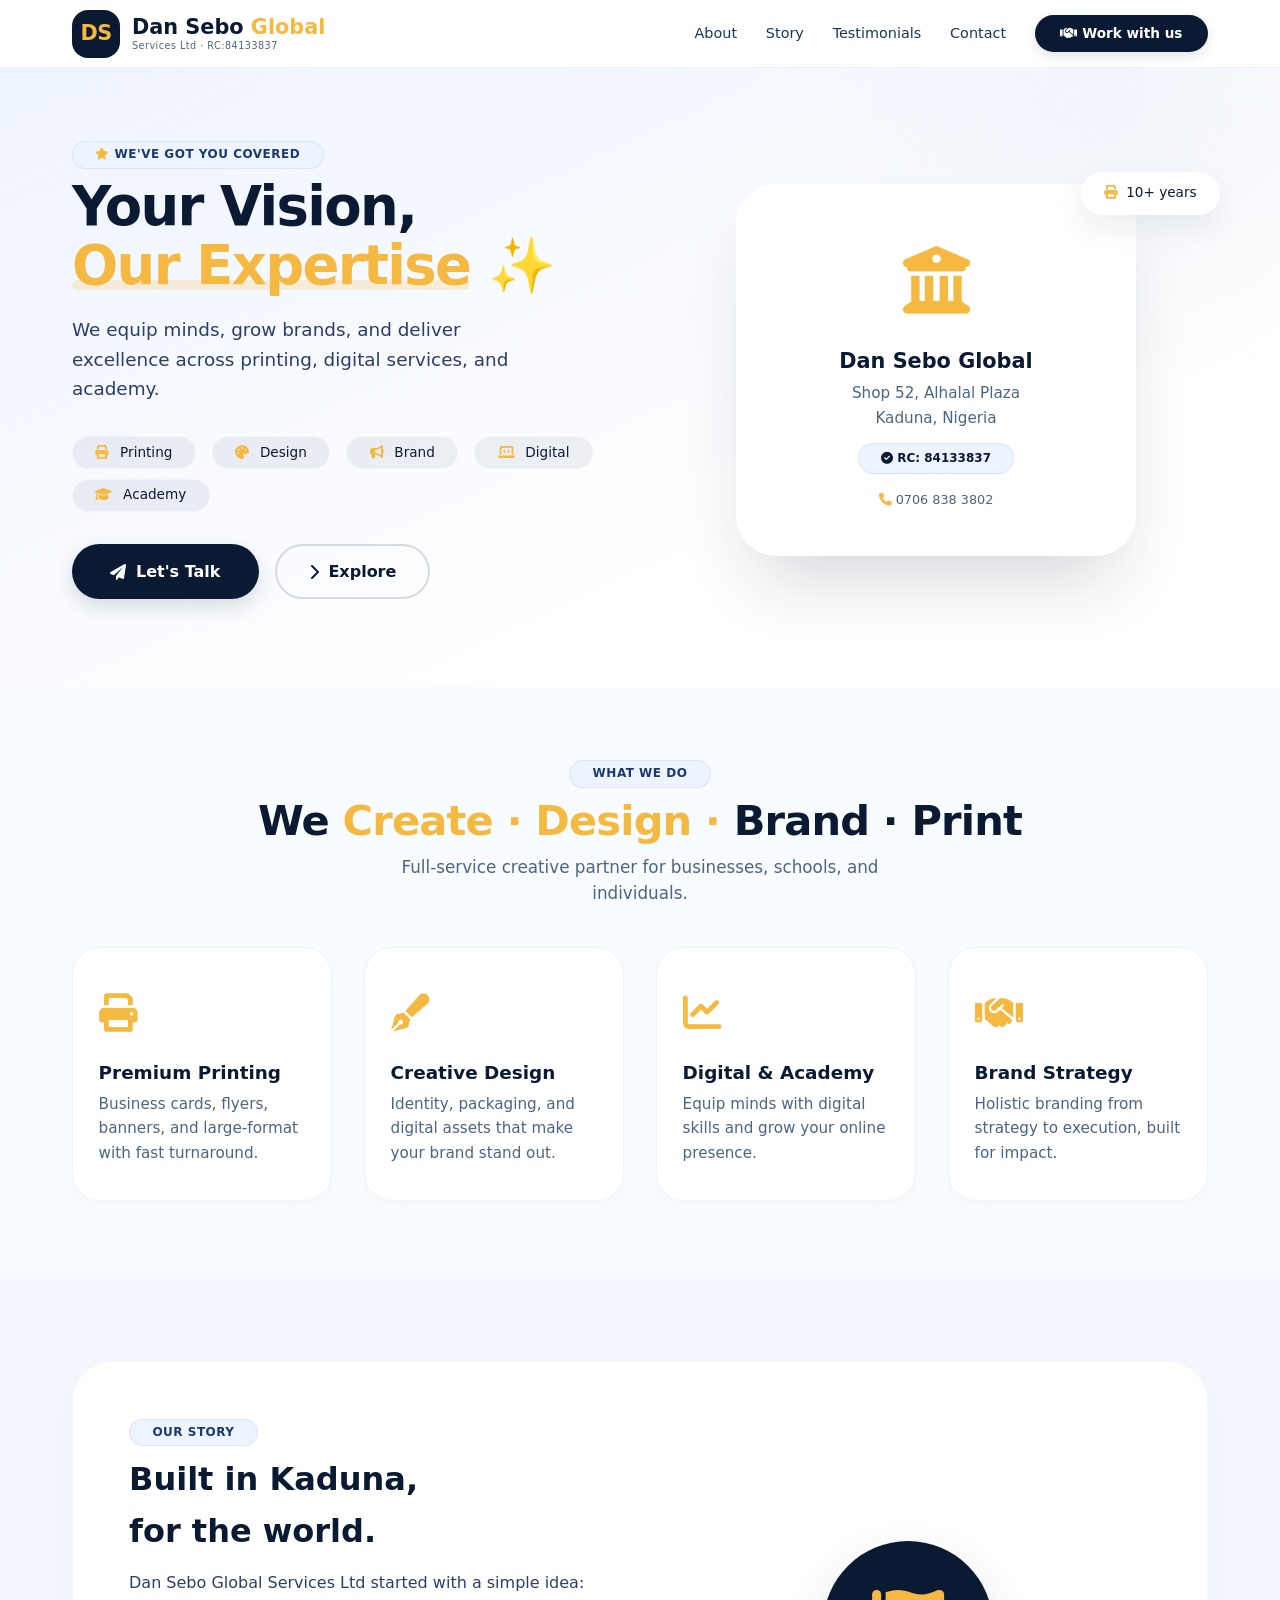
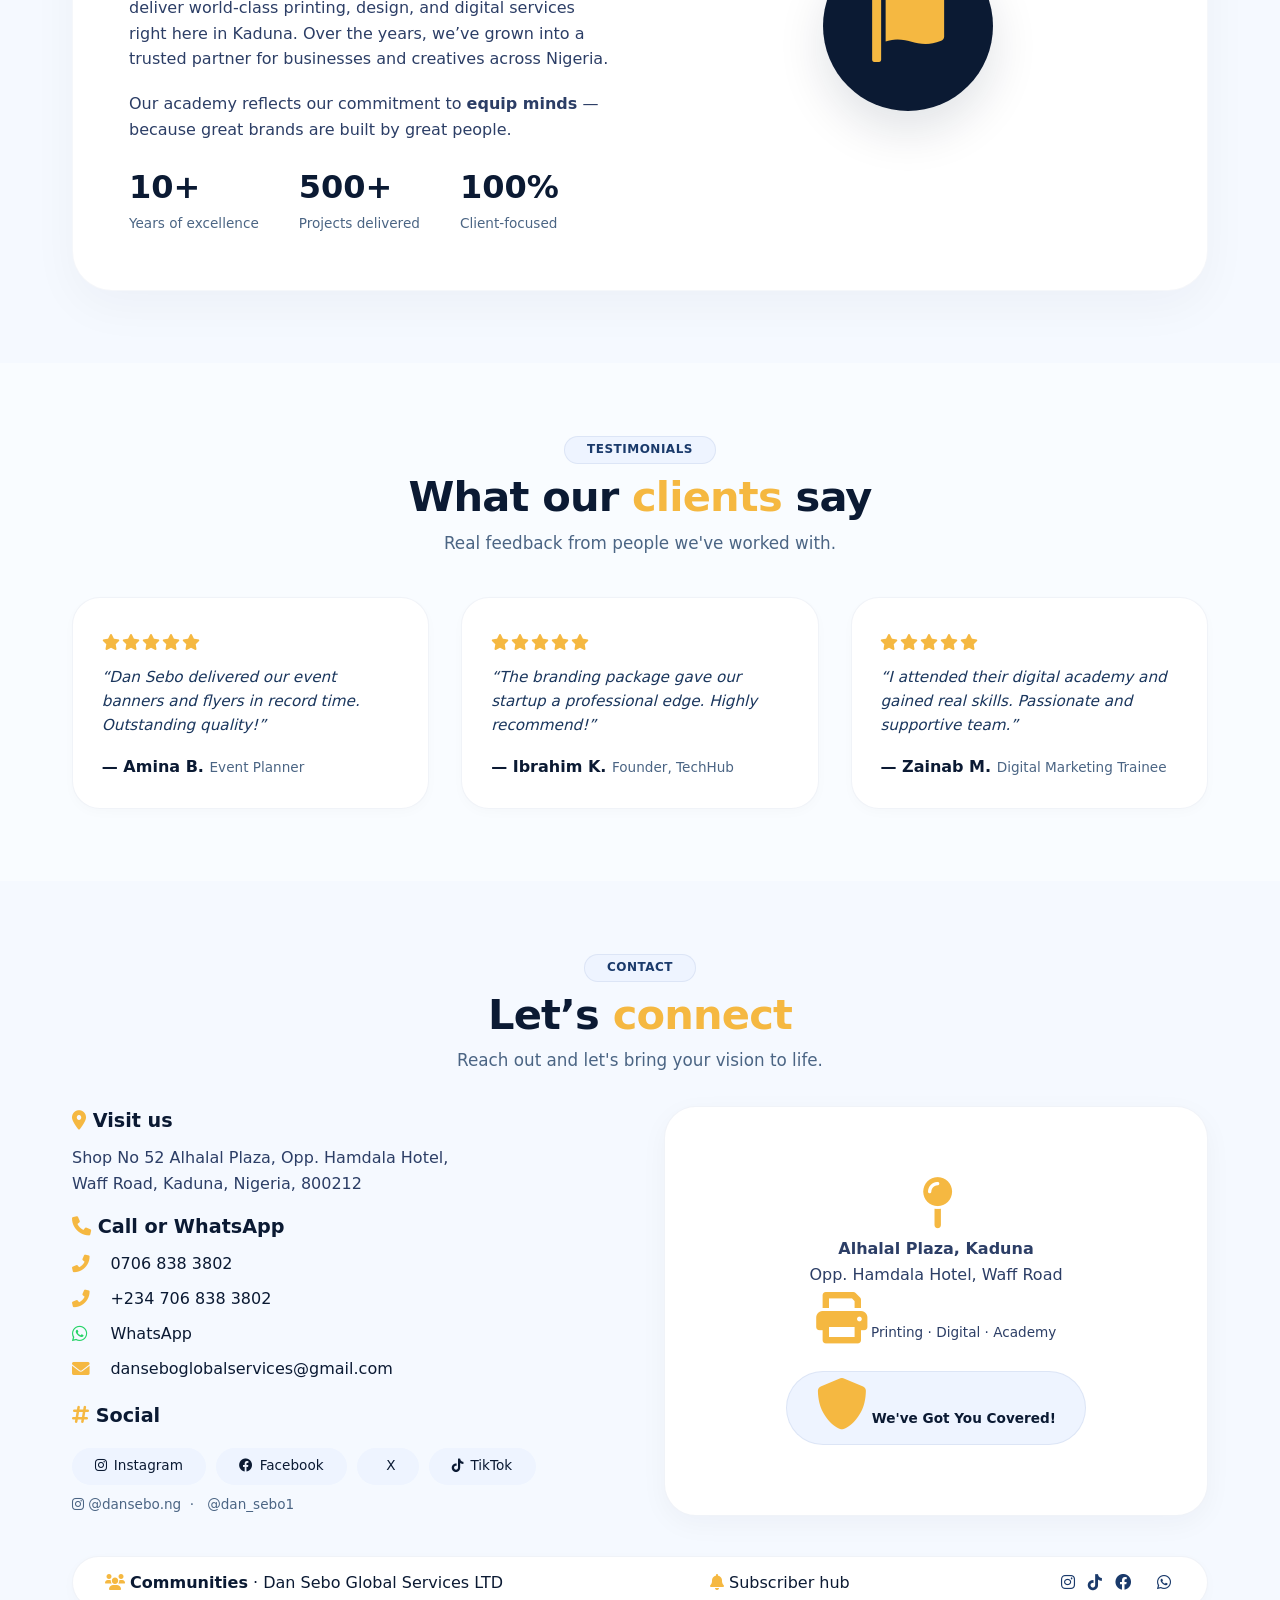
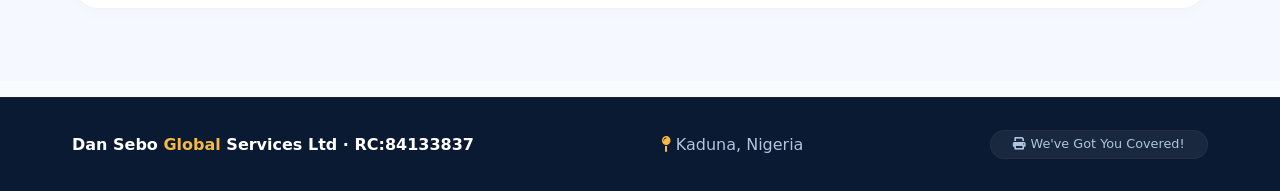
==== index.html @ afee2009 "Add files via upload" ====
<!DOCTYPE html>
<html lang="en">
<head>
  <meta charset="UTF-8" />
  <meta name="viewport" content="width=device-width, initial-scale=1.0" />
  <title>Dan Sebo Global Services Ltd</title>
  <link rel="stylesheet" href="https://cdnjs.cloudflare.com/ajax/libs/font-awesome/6.0.0-beta3/css/all.min.css" />
  <style>
    * {
      margin: 0;
      padding: 0;
      box-sizing: border-box;
    }

    html {
      scroll-behavior: smooth;
    }

    body {
      font-family: 'Inter', 'Segoe UI', system-ui, -apple-system, sans-serif;
      background: #f9fcff;
      color: #0b1a33;
      line-height: 1.6;
    }

    .container {
      max-width: 1200px;
      margin: 0 auto;
      padding: 0 2rem;
    }

    /* ---------- HEADER ---------- */
    header {
      background: rgba(255, 255, 255, 0.92);
      backdrop-filter: blur(14px);
      border-bottom: 1px solid rgba(13, 57, 138, 0.08);
      padding: 0.6rem 0;
      position: sticky;
      top: 0;
      z-index: 100;
      transition: box-shadow 0.2s;
    }

    header:hover {
      box-shadow: 0 8px 24px rgba(13, 57, 138, 0.06);
    }

    .header-inner {
      display: flex;
      justify-content: space-between;
      align-items: center;
      flex-wrap: wrap;
      gap: 1rem;
    }

    .logo {
      display: flex;
      align-items: center;
      gap: 0.75rem;
      text-decoration: none;
    }

    .logo-mark {
      background: #0b1a33;
      color: #f5b841;
      width: 48px;
      height: 48px;
      border-radius: 16px;
      display: flex;
      align-items: center;
      justify-content: center;
      font-weight: 800;
      font-size: 1.3rem;
      letter-spacing: -0.5px;
      transition: transform 0.3s ease;
    }

    .logo:hover .logo-mark {
      transform: rotate(-4deg) scale(1.02);
    }

    .logo-text {
      font-weight: 700;
      font-size: 1.3rem;
      color: #0b1a33;
      line-height: 1.2;
    }

    .logo-text span {
      color: #f5b841;
    }

    .logo-text small {
      display: block;
      font-weight: 400;
      font-size: 0.6rem;
      color: #4b6584;
      letter-spacing: 0.5px;
    }

    nav {
      display: flex;
      align-items: center;
      gap: 1.8rem;
      flex-wrap: wrap;
    }

    nav a {
      text-decoration: none;
      color: #1a365d;
      font-weight: 500;
      font-size: 0.9rem;
      transition: color 0.2s;
      position: relative;
    }

    nav a::after {
      content: '';
      position: absolute;
      bottom: -4px;
      left: 0;
      width: 0;
      height: 2.5px;
      background: #f5b841;
      transition: width 0.3s cubic-bezier(0.25, 0.46, 0.45, 0.94);
    }

    nav a:hover {
      color: #0b1a33;
    }

    nav a:hover::after {
      width: 100%;
    }

    .nav-cta {
      background: #0b1a33;
      color: #fff !important;
      padding: 0.5rem 1.6rem;
      border-radius: 100px;
      font-weight: 600;
      font-size: 0.85rem;
      transition: all 0.25s ease;
      box-shadow: 0 4px 12px rgba(11, 26, 51, 0.12);
    }

    .nav-cta::after {
      display: none !important;
    }

    .nav-cta:hover {
      background: #1a3a6b;
      color: #fff !important;
      transform: translateY(-2px);
      box-shadow: 0 10px 24px rgba(11, 26, 51, 0.2);
    }

    /* ---------- HERO ---------- */
    .hero {
      padding: 4.5rem 0 5.5rem;
      background: linear-gradient(155deg, #eef4ff 0%, #ffffff 70%);
      position: relative;
      overflow: hidden;
    }

    .hero::before {
      content: '';
      position: absolute;
      top: -40%;
      right: -10%;
      width: 600px;
      height: 600px;
      background: radial-gradient(circle, rgba(13, 57, 138, 0.03) 0%, transparent 70%);
      border-radius: 50%;
      pointer-events: none;
    }

    .hero-grid {
      display: grid;
      grid-template-columns: 1fr 1fr;
      gap: 3rem;
      align-items: center;
      position: relative;
      z-index: 2;
    }

    .hero h1 {
      font-size: 3.4rem;
      font-weight: 800;
      line-height: 1.1;
      letter-spacing: -0.03em;
      color: #0b1a33;
      animation: fadeUp 0.9s ease forwards;
    }

    .hero h1 .highlight {
      color: #f5b841;
      position: relative;
      display: inline-block;
    }

    .hero h1 .highlight::after {
      content: '';
      position: absolute;
      left: 0;
      bottom: 6px;
      width: 100%;
      height: 10px;
      background: rgba(245, 184, 65, 0.2);
      border-radius: 8px;
      z-index: -1;
    }

    .hero p {
      font-size: 1.15rem;
      color: #2c3e66;
      margin: 1.2rem 0 2rem;
      max-width: 480px;
      animation: fadeUp 1s ease forwards;
      animation-delay: 0.1s;
      opacity: 0;
    }

    .hero-tags {
      display: flex;
      flex-wrap: wrap;
      gap: 0.6rem 1rem;
      margin-bottom: 2rem;
      animation: fadeUp 1s ease forwards;
      animation-delay: 0.2s;
      opacity: 0;
    }

    .hero-tags span {
      background: rgba(11, 26, 51, 0.06);
      padding: 0.3rem 1.4rem;
      border-radius: 100px;
      font-size: 0.85rem;
      font-weight: 500;
      color: #0b1a33;
      backdrop-filter: blur(4px);
      border: 1px solid rgba(255, 255, 255, 0.4);
      transition: all 0.2s;
    }

    .hero-tags span:hover {
      background: #0b1a33;
      color: #fff;
      transform: translateY(-2px);
    }

    .hero-tags span i {
      color: #f5b841;
      margin-right: 0.4rem;
    }

    .hero-buttons {
      display: flex;
      flex-wrap: wrap;
      gap: 1rem;
      animation: fadeUp 1s ease forwards;
      animation-delay: 0.35s;
      opacity: 0;
    }

    .btn-primary {
      background: #0b1a33;
      color: #fff;
      padding: 0.8rem 2.4rem;
      border-radius: 100px;
      text-decoration: none;
      font-weight: 600;
      display: inline-flex;
      align-items: center;
      gap: 0.6rem;
      transition: all 0.3s cubic-bezier(0.25, 0.46, 0.45, 0.94);
      border: none;
      cursor: pointer;
      box-shadow: 0 8px 20px rgba(11, 26, 51, 0.15);
    }

    .btn-primary:hover {
      background: #1a3a6b;
      transform: translateY(-4px);
      box-shadow: 0 16px 36px rgba(11, 26, 51, 0.2);
    }

    .btn-outline {
      background: transparent;
      color: #0b1a33;
      padding: 0.8rem 2rem;
      border-radius: 100px;
      text-decoration: none;
      font-weight: 600;
      border: 2px solid rgba(11, 26, 51, 0.15);
      display: inline-flex;
      align-items: center;
      gap: 0.6rem;
      transition: all 0.25s;
    }

    .btn-outline:hover {
      border-color: #0b1a33;
      background: rgba(11, 26, 51, 0.04);
      transform: translateY(-2px);
    }

    .hero-visual {
      display: flex;
      justify-content: center;
      align-items: center;
      position: relative;
      animation: float 6s ease-in-out infinite;
    }

    @keyframes float {
      0% { transform: translateY(0); }
      50% { transform: translateY(-12px); }
      100% { transform: translateY(0); }
    }

    .hero-card {
      background: #ffffff;
      border-radius: 40px;
      padding: 2.8rem 2rem;
      box-shadow: 0 40px 70px -20px rgba(11, 26, 51, 0.18);
      width: 100%;
      max-width: 400px;
      border: 1px solid rgba(255, 255, 255, 0.7);
      backdrop-filter: blur(6px);
      text-align: center;
      transition: transform 0.3s ease;
    }

    .hero-card:hover {
      transform: scale(1.01);
    }

    .hero-card .big-icon {
      font-size: 4.2rem;
      color: #f5b841;
      margin-bottom: 0.5rem;
    }

    .hero-card h3 {
      font-size: 1.3rem;
      color: #0b1a33;
    }

    .hero-card p {
      font-size: 0.95rem;
      color: #4b6584;
      margin: 0.2rem 0 0.8rem;
    }

    .hero-card .badge {
      background: #eef4ff;
      padding: 0.3rem 1.4rem;
      border-radius: 100px;
      font-size: 0.75rem;
      font-weight: 600;
      color: #0b1a33;
      display: inline-block;
      border: 1px solid rgba(13, 57, 138, 0.08);
    }

    .floating-badge {
      position: absolute;
      background: #fff;
      padding: 0.6rem 1.4rem;
      border-radius: 100px;
      box-shadow: 0 12px 32px rgba(11, 26, 51, 0.08);
      font-weight: 500;
      font-size: 0.85rem;
      display: flex;
      align-items: center;
      gap: 0.5rem;
      border: 1px solid rgba(255, 255, 255, 0.6);
      backdrop-filter: blur(4px);
      animation: pulseBadge 3s infinite;
    }

    @keyframes pulseBadge {
      0% { box-shadow: 0 8px 20px rgba(11, 26, 51, 0.06); }
      50% { box-shadow: 0 16px 36px rgba(11, 26, 51, 0.14); }
      100% { box-shadow: 0 8px 20px rgba(11, 26, 51, 0.06); }
    }

    .floating-badge i {
      color: #f5b841;
    }

    .floating-badge.top-right {
      top: -12px;
      right: -12px;
    }

    /* ---------- SECTION COMMON ---------- */
    section {
      padding: 4.5rem 0;
    }

    .section-label {
      display: inline-block;
      background: #eef4ff;
      padding: 0.2rem 1.4rem;
      border-radius: 100px;
      font-size: 0.75rem;
      font-weight: 600;
      color: #1a3a6b;
      letter-spacing: 0.5px;
      text-transform: uppercase;
      margin-bottom: 0.5rem;
      border: 1px solid rgba(13, 57, 138, 0.08);
    }

    .section-title {
      font-size: 2.6rem;
      font-weight: 800;
      color: #0b1a33;
      letter-spacing: -0.02em;
      line-height: 1.2;
    }

    .section-title span {
      color: #f5b841;
    }

    .section-desc {
      color: #4b6584;
      font-size: 1.05rem;
      max-width: 560px;
      margin-top: 0.5rem;
    }

    .text-center {
      text-align: center;
    }

    .mx-auto {
      margin-left: auto;
      margin-right: auto;
    }

    /* ---------- ABOUT / SERVICES ---------- */
    .services-grid {
      display: grid;
      grid-template-columns: repeat(auto-fit, minmax(230px, 1fr));
      gap: 2rem;
      margin-top: 2.5rem;
    }

    .service-card {
      background: #ffffff;
      padding: 2.2rem 1.6rem;
      border-radius: 28px;
      border: 1px solid rgba(13, 57, 138, 0.06);
      transition: all 0.35s cubic-bezier(0.25, 0.46, 0.45, 0.94);
      box-shadow: 0 4px 12px rgba(11, 26, 51, 0.02);
    }

    .service-card:hover {
      border-color: #f5b841;
      transform: translateY(-10px);
      box-shadow: 0 28px 48px -16px rgba(11, 26, 51, 0.10);
      background: #fcfdff;
    }

    .service-card .icon {
      font-size: 2.4rem;
      color: #f5b841;
      margin-bottom: 0.8rem;
      transition: transform 0.3s;
    }

    .service-card:hover .icon {
      transform: scale(1.08);
    }

    .service-card h4 {
      font-size: 1.15rem;
      color: #0b1a33;
      margin-bottom: 0.3rem;
    }

    .service-card p {
      color: #4b6584;
      font-size: 0.95rem;
    }

    /* ---------- STORY ---------- */
    .story-wrap {
      display: grid;
      grid-template-columns: 1fr 1fr;
      gap: 3rem;
      align-items: center;
      background: #ffffff;
      border-radius: 40px;
      padding: 3.5rem;
      margin-top: 1rem;
      box-shadow: 0 16px 48px rgba(11, 26, 51, 0.04);
      border: 1px solid rgba(13, 57, 138, 0.04);
    }

    .story-wrap .story-content h3 {
      font-size: 2rem;
      font-weight: 700;
      color: #0b1a33;
    }

    .story-wrap .story-content p {
      color: #2c3e66;
      margin: 0.8rem 0 1.2rem;
    }

    .story-stats {
      display: flex;
      gap: 2.5rem;
      flex-wrap: wrap;
    }

    .story-stats .stat h4 {
      font-size: 2rem;
      font-weight: 800;
      color: #0b1a33;
    }

    .story-stats .stat p {
      font-size: 0.85rem;
      color: #4b6584;
      margin: 0;
    }

    .story-visual {
      display: flex;
      justify-content: center;
    }

    .story-visual .circle-icon {
      background: #0b1a33;
      width: 170px;
      height: 170px;
      border-radius: 50%;
      display: flex;
      align-items: center;
      justify-content: center;
      color: #f5b841;
      font-size: 4.5rem;
      box-shadow: 0 20px 48px rgba(11, 26, 51, 0.12);
      transition: transform 0.4s ease;
    }

    .story-visual .circle-icon:hover {
      transform: scale(1.04) rotate(2deg);
    }

    /* ---------- TESTIMONIALS ---------- */
    .testimonial-grid {
      display: grid;
      grid-template-columns: repeat(auto-fit, minmax(260px, 1fr));
      gap: 2rem;
      margin-top: 2.5rem;
    }

    .testimonial-card {
      background: #fff;
      padding: 2rem 1.8rem 1.8rem;
      border-radius: 28px;
      border: 1px solid rgba(13, 57, 138, 0.06);
      transition: all 0.3s ease;
      box-shadow: 0 4px 12px rgba(11, 26, 51, 0.02);
    }

    .testimonial-card:hover {
      border-color: #f5b841;
      transform: translateY(-6px);
      box-shadow: 0 24px 44px -16px rgba(11, 26, 51, 0.08);
    }

    .testimonial-card .stars {
      color: #f5b841;
      letter-spacing: 2px;
      margin-bottom: 0.6rem;
    }

    .testimonial-card blockquote {
      font-style: italic;
      color: #1a365d;
      font-size: 0.95rem;
    }

    .testimonial-card .author {
      margin-top: 1rem;
      font-weight: 600;
      color: #0b1a33;
    }

    .testimonial-card .author span {
      font-weight: 400;
      color: #4b6584;
      font-size: 0.85rem;
    }

    /* ---------- CONTACT ---------- */
    .contact-grid {
      display: grid;
      grid-template-columns: 1fr 1fr;
      gap: 3rem;
      margin-top: 2rem;
    }

    .contact-info h4 {
      font-size: 1.2rem;
      margin-bottom: 0.5rem;
      color: #0b1a33;
    }

    .contact-info .detail {
      display: flex;
      align-items: center;
      gap: 0.8rem;
      margin-bottom: 0.6rem;
      color: #2c3e66;
    }

    .contact-info .detail i {
      width: 1.6rem;
      color: #f5b841;
      font-size: 1.1rem;
    }

    .contact-info .detail a {
      color: #0b1a33;
      text-decoration: none;
      font-weight: 500;
      transition: color 0.2s;
    }

    .contact-info .detail a:hover {
      color: #f5b841;
    }

    .social-links {
      display: flex;
      flex-wrap: wrap;
      gap: 0.6rem;
      margin-top: 1rem;
    }

    .social-links a {
      background: #eef4ff;
      padding: 0.4rem 1.4rem;
      border-radius: 100px;
      text-decoration: none;
      color: #0b1a33;
      font-size: 0.85rem;
      font-weight: 500;
      display: inline-flex;
      align-items: center;
      gap: 0.4rem;
      transition: all 0.25s;
      border: 1px solid transparent;
    }

    .social-links a:hover {
      background: #0b1a33;
      color: #fff;
      border-color: #0b1a33;
      transform: translateY(-2px);
    }

    .contact-map {
      background: #ffffff;
      border-radius: 32px;
      padding: 2.5rem 2rem;
      display: flex;
      flex-direction: column;
      align-items: center;
      justify-content: center;
      min-height: 220px;
      border: 1px solid rgba(13, 57, 138, 0.06);
      box-shadow: 0 8px 28px rgba(11, 26, 51, 0.04);
      transition: transform 0.3s ease;
    }

    .contact-map:hover {
      transform: translateY(-4px);
    }

    .contact-map i {
      font-size: 3.2rem;
      color: #f5b841;
      margin-bottom: 0.5rem;
    }

    .contact-map p {
      color: #2c3e66;
      text-align: center;
    }

    /* community hub */
    .community-hub {
      margin-top: 2.5rem;
      background: #ffffff;
      padding: 0.8rem 2rem;
      border-radius: 100px;
      display: flex;
      flex-wrap: wrap;
      justify-content: space-between;
      align-items: center;
      border: 1px solid rgba(13, 57, 138, 0.06);
      box-shadow: 0 4px 16px rgba(11, 26, 51, 0.02);
      transition: all 0.3s ease;
    }

    .community-hub:hover {
      border-color: #f5b841;
      box-shadow: 0 8px 24px rgba(11, 26, 51, 0.05);
    }

    .community-hub span i {
      color: #f5b841;
    }

    .community-hub .social-icons i {
      margin: 0 4px;
      color: #1a3a6b;
      transition: color 0.2s;
      font-size: 1rem;
    }

    .community-hub .social-icons i:hover {
      color: #f5b841;
    }

    /* ---------- FOOTER ---------- */
    footer {
      background: #0b1a33;
      color: #b0c4de;
      padding: 2rem 0;
      margin-top: 1rem;
      border-top: 1px solid rgba(255, 255, 255, 0.04);
    }

    .footer-inner {
      display: flex;
      justify-content: space-between;
      align-items: center;
      flex-wrap: wrap;
      gap: 1rem;
    }

    .footer-inner .brand {
      font-weight: 600;
      color: #fff;
    }

    .footer-inner .brand span {
      color: #f5b841;
    }

    .footer-inner .tag {
      background: rgba(255, 255, 255, 0.06);
      padding: 0.2rem 1.4rem;
      border-radius: 100px;
      font-size: 0.8rem;
      border: 1px solid rgba(255, 255, 255, 0.04);
      color: #b0c4de;
    }

    /* ---------- ANIMATIONS ---------- */
    @keyframes fadeUp {
      0% { opacity: 0; transform: translateY(24px); }
      100% { opacity: 1; transform: translateY(0); }
    }

    /* ---------- RESPONSIVE ---------- */
    @media (max-width: 900px) {
      .hero-grid {
        grid-template-columns: 1fr;
        text-align: center;
      }
      .hero p {
        margin-left: auto;
        margin-right: auto;
      }
      .hero-tags {
        justify-content: center;
      }
      .hero-buttons {
        justify-content: center;
      }
      .story-wrap {
        grid-template-columns: 1fr;
        text-align: center;
        padding: 2rem;
      }
      .story-stats {
        justify-content: center;
      }
      .contact-grid {
        grid-template-columns: 1fr;
      }
      .section-title {
        font-size: 2.2rem;
      }
      .hero h1 {
        font-size: 2.6rem;
      }
      .container {
        padding: 0 1.2rem;
      }
      .floating-badge {
        display: none;
      }
      .community-hub {
        flex-direction: column;
        align-items: center;
        gap: 0.6rem;
        border-radius: 32px;
        padding: 1.2rem;
      }
    }

    @media (max-width: 600px) {
      .header-inner {
        flex-direction: column;
        align-items: stretch;
      }
      nav {
        justify-content: center;
        gap: 1rem;
      }
      .hero {
        padding: 2.5rem 0 3rem;
      }
      .hero-card {
        padding: 1.5rem;
      }
      .story-wrap {
        padding: 1.5rem;
      }
      section {
        padding: 3rem 0;
      }
      .story-visual .circle-icon {
        width: 130px;
        height: 130px;
        font-size: 3.5rem;
      }
    }
  </style>
</head>
<body>

<!-- ===== HEADER ===== -->
<header>
  <div class="container header-inner">
    <a href="#" class="logo">
      <div class="logo-mark">DS</div>
      <div class="logo-text">
        Dan Sebo <span>Global</span>
        <small>Services Ltd · RC:84133837</small>
      </div>
    </a>
    <nav>
      <a href="#about">About</a>
      <a href="#story">Story</a>
      <a href="#testimonials">Testimonials</a>
      <a href="#contact">Contact</a>
      <a href="#contact" class="nav-cta"><i class="fas fa-handshake"></i> Work with us</a>
    </nav>
  </div>
</header>

<!-- ===== HERO ===== -->
<section class="hero">
  <div class="container hero-grid">
    <div>
      <div class="section-label"><i class="fas fa-star" style="color:#f5b841;"></i> We've Got You Covered</div>
      <h1>Your Vision, <span class="highlight">Our Expertise</span> ✨</h1>
      <p>We equip minds, grow brands, and deliver excellence across printing, digital services, and academy.</p>
      <div class="hero-tags">
        <span><i class="fas fa-print"></i> Printing</span>
        <span><i class="fas fa-palette"></i> Design</span>
        <span><i class="fas fa-bullhorn"></i> Brand</span>
        <span><i class="fas fa-laptop-code"></i> Digital</span>
        <span><i class="fas fa-graduation-cap"></i> Academy</span>
      </div>
      <div class="hero-buttons">
        <a href="#contact" class="btn-primary"><i class="fas fa-paper-plane"></i> Let's Talk</a>
        <a href="#about" class="btn-outline"><i class="fas fa-chevron-right"></i> Explore</a>
      </div>
    </div>
    <div class="hero-visual">
      <div class="hero-card">
        <div class="big-icon"><i class="fas fa-building-columns"></i></div>
        <h3>Dan Sebo Global</h3>
        <p>Shop 52, Alhalal Plaza<br />Kaduna, Nigeria</p>
        <span class="badge"><i class="fas fa-check-circle"></i> RC: 84133837</span>
        <div style="margin-top:1rem; font-size:0.8rem; color:#4b6584;">
          <i class="fas fa-phone" style="color:#f5b841;"></i> 0706 838 3802
        </div>
      </div>
      <div class="floating-badge top-right">
        <i class="fas fa-print"></i> 10+ years
      </div>
    </div>
  </div>
</section>

<!-- ===== ABOUT / SERVICES ===== -->
<section id="about">
  <div class="container">
    <div class="text-center">
      <span class="section-label">What we do</span>
      <h2 class="section-title">We <span>Create · Design ·</span> Brand · Print</h2>
      <p class="section-desc mx-auto">Full-service creative partner for businesses, schools, and individuals.</p>
    </div>
    <div class="services-grid">
      <div class="service-card">
        <div class="icon"><i class="fas fa-print"></i></div>
        <h4>Premium Printing</h4>
        <p>Business cards, flyers, banners, and large-format with fast turnaround.</p>
      </div>
      <div class="service-card">
        <div class="icon"><i class="fas fa-pen-fancy"></i></div>
        <h4>Creative Design</h4>
        <p>Identity, packaging, and digital assets that make your brand stand out.</p>
      </div>
      <div class="service-card">
        <div class="icon"><i class="fas fa-chart-line"></i></div>
        <h4>Digital &amp; Academy</h4>
        <p>Equip minds with digital skills and grow your online presence.</p>
      </div>
      <div class="service-card">
        <div class="icon"><i class="fas fa-handshake"></i></div>
        <h4>Brand Strategy</h4>
        <p>Holistic branding from strategy to execution, built for impact.</p>
      </div>
    </div>
  </div>
</section>

<!-- ===== STORY ===== -->
<section id="story" style="background: #f5f9ff;">
  <div class="container">
    <div class="story-wrap">
      <div class="story-content">
        <span class="section-label">Our story</span>
        <h3>Built in Kaduna, <br />for the world.</h3>
        <p>Dan Sebo Global Services Ltd started with a simple idea: deliver world-class printing, design, and digital services right here in Kaduna. Over the years, we’ve grown into a trusted partner for businesses and creatives across Nigeria.</p>
        <p>Our academy reflects our commitment to <strong>equip minds</strong> — because great brands are built by great people.</p>
        <div class="story-stats">
          <div class="stat">
            <h4>10+</h4>
            <p>Years of excellence</p>
          </div>
          <div class="stat">
            <h4>500+</h4>
            <p>Projects delivered</p>
          </div>
          <div class="stat">
            <h4>100%</h4>
            <p>Client-focused</p>
          </div>
        </div>
      </div>
      <div class="story-visual">
        <div class="circle-icon">
          <i class="fas fa-flag"></i>
        </div>
      </div>
    </div>
  </div>
</section>

<!-- ===== TESTIMONIALS ===== -->
<section id="testimonials">
  <div class="container">
    <div class="text-center">
      <span class="section-label">Testimonials</span>
      <h2 class="section-title">What our <span>clients</span> say</h2>
      <p class="section-desc mx-auto">Real feedback from people we've worked with.</p>
    </div>
    <div class="testimonial-grid">
      <div class="testimonial-card">
        <div class="stars"><i class="fas fa-star"></i><i class="fas fa-star"></i><i class="fas fa-star"></i><i class="fas fa-star"></i><i class="fas fa-star"></i></div>
        <blockquote>“Dan Sebo delivered our event banners and flyers in record time. Outstanding quality!”</blockquote>
        <div class="author">— Amina B. <span>Event Planner</span></div>
      </div>
      <div class="testimonial-card">
        <div class="stars"><i class="fas fa-star"></i><i class="fas fa-star"></i><i class="fas fa-star"></i><i class="fas fa-star"></i><i class="fas fa-star"></i></div>
        <blockquote>“The branding package gave our startup a professional edge. Highly recommend!”</blockquote>
        <div class="author">— Ibrahim K. <span>Founder, TechHub</span></div>
      </div>
      <div class="testimonial-card">
        <div class="stars"><i class="fas fa-star"></i><i class="fas fa-star"></i><i class="fas fa-star"></i><i class="fas fa-star"></i><i class="fas fa-star"></i></div>
        <blockquote>“I attended their digital academy and gained real skills. Passionate and supportive team.”</blockquote>
        <div class="author">— Zainab M. <span>Digital Marketing Trainee</span></div>
      </div>
    </div>
  </div>
</section>

<!-- ===== CONTACT ===== -->
<section id="contact" style="background: #f5f9ff;">
  <div class="container">
    <div class="text-center">
      <span class="section-label">Contact</span>
      <h2 class="section-title">Let’s <span>connect</span></h2>
      <p class="section-desc mx-auto">Reach out and let's bring your vision to life.</p>
    </div>
    <div class="contact-grid">
      <div class="contact-info">
        <h4><i class="fas fa-location-dot" style="color:#f5b841;"></i> Visit us</h4>
        <p style="color:#2c3e66; margin-bottom:1rem;">
          Shop No 52 Alhalal Plaza, Opp. Hamdala Hotel,<br />
          Waff Road, Kaduna, Nigeria, 800212
        </p>
        <h4><i class="fas fa-phone" style="color:#f5b841;"></i> Call or WhatsApp</h4>
        <div class="detail"><i class="fas fa-phone-alt"></i> <a href="tel:+2347068383802">0706 838 3802</a></div>
        <div class="detail"><i class="fas fa-phone-alt"></i> <a href="tel:+2347068383802">+234 706 838 3802</a></div>
        <div class="detail"><i class="fab fa-whatsapp" style="color:#25d366;"></i> <a href="https://wa.me/2347068383802" target="_blank">WhatsApp</a></div>
        <div class="detail"><i class="fas fa-envelope"></i> <a href="mailto:danseboglobalservices@gmail.com">danseboglobalservices@gmail.com</a></div>
        <h4 style="margin-top:1.2rem;"><i class="fas fa-hashtag" style="color:#f5b841;"></i> Social</h4>
        <div class="social-links">
          <a href="https://www.instagram.com/Dansebo.ng" target="_blank"><i class="fab fa-instagram"></i> Instagram</a>
          <a href="https://web.facebook.com/profile.php?id=100091279508615" target="_blank"><i class="fab fa-facebook"></i> Facebook</a>
          <a href="https://x.com/dan_sebo1" target="_blank"><i class="fab fa-x-twitter"></i> X</a>
          <a href="https://www.tiktok.com/@dansebo" target="_blank"><i class="fab fa-tiktok"></i> TikTok</a>
        </div>
        <div style="margin-top:0.6rem; font-size:0.85rem; color:#4b6584;">
          <i class="fab fa-instagram"></i> @dansebo.ng &nbsp;·&nbsp; <i class="fab fa-x-twitter"></i> @dan_sebo1
        </div>
      </div>
      <div class="contact-map">
        <i class="fas fa-map-pin"></i>
        <p><strong>Alhalal Plaza, Kaduna</strong><br />Opp. Hamdala Hotel, Waff Road</p>
        <p style="font-size:0.85rem; margin-top:0.3rem;">
          <i class="fas fa-print" style="color:#f5b841;"></i> Printing · Digital · Academy
        </p>
        <div style="margin-top:1.2rem; background:#eef4ff; padding:0.4rem 1.8rem; border-radius:100px; font-size:0.85rem; font-weight:600; border:1px solid rgba(13,57,138,0.08);">
          <i class="fas fa-shield-alt" style="color:#f5b841;"></i> We've Got You Covered!
        </div>
      </div>
    </div>
    <!-- community hub -->
    <div class="community-hub">
      <span><i class="fas fa-users"></i> <strong>Communities</strong> · Dan Sebo Global Services LTD</span>
      <span><i class="fas fa-bell"></i> Subscriber hub</span>
      <span class="social-icons">
        <i class="fab fa-instagram"></i> <i class="fab fa-tiktok"></i> <i class="fab fa-facebook"></i> <i class="fab fa-x-twitter"></i> <i class="fab fa-whatsapp"></i>
      </span>
    </div>
  </div>
</section>

<!-- ===== FOOTER ===== -->
<footer>
  <div class="container footer-inner">
    <div class="brand">
      Dan Sebo <span>Global</span> Services Ltd · RC:84133837
    </div>
    <div>
      <i class="fas fa-map-pin" style="color:#f5b841;"></i> Kaduna, Nigeria
    </div>
    <div class="tag">
      <i class="fas fa-print"></i> We've Got You Covered!
    </div>
  </div>
</footer>

</body>
</html>
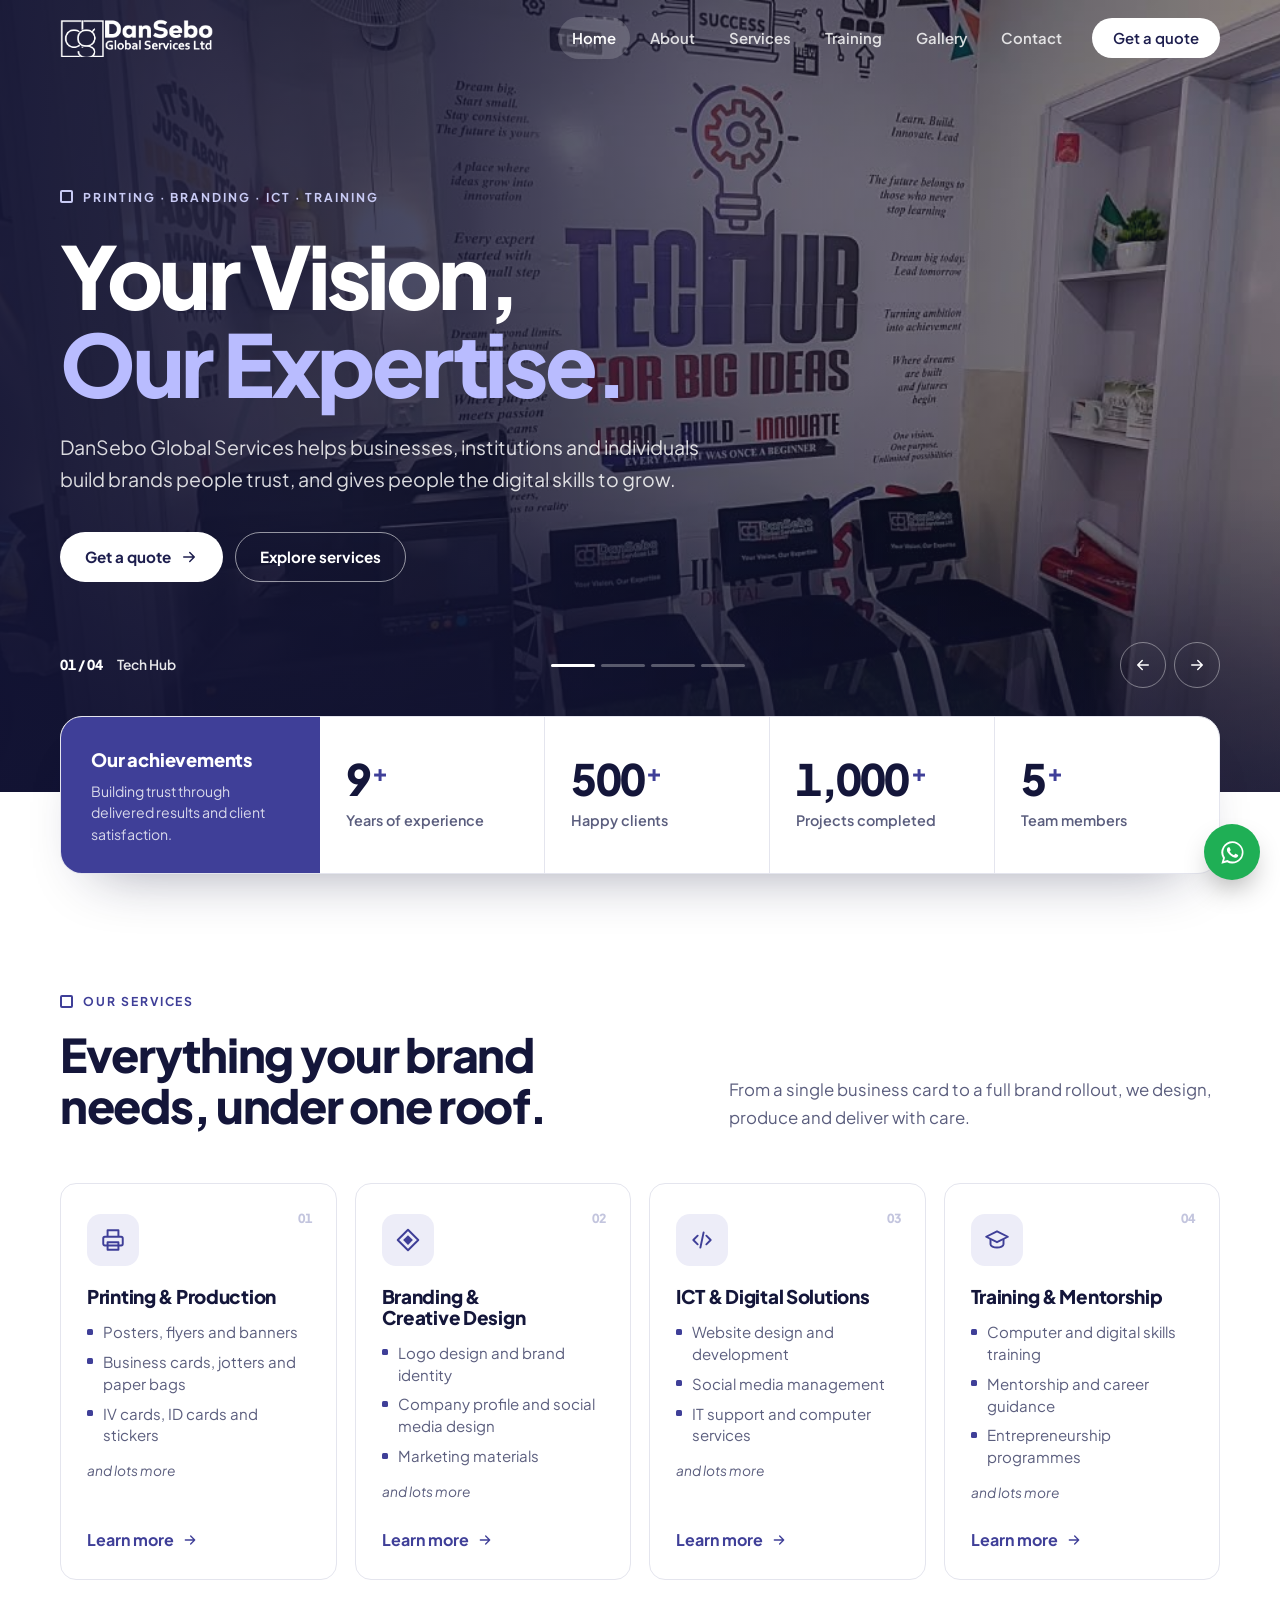
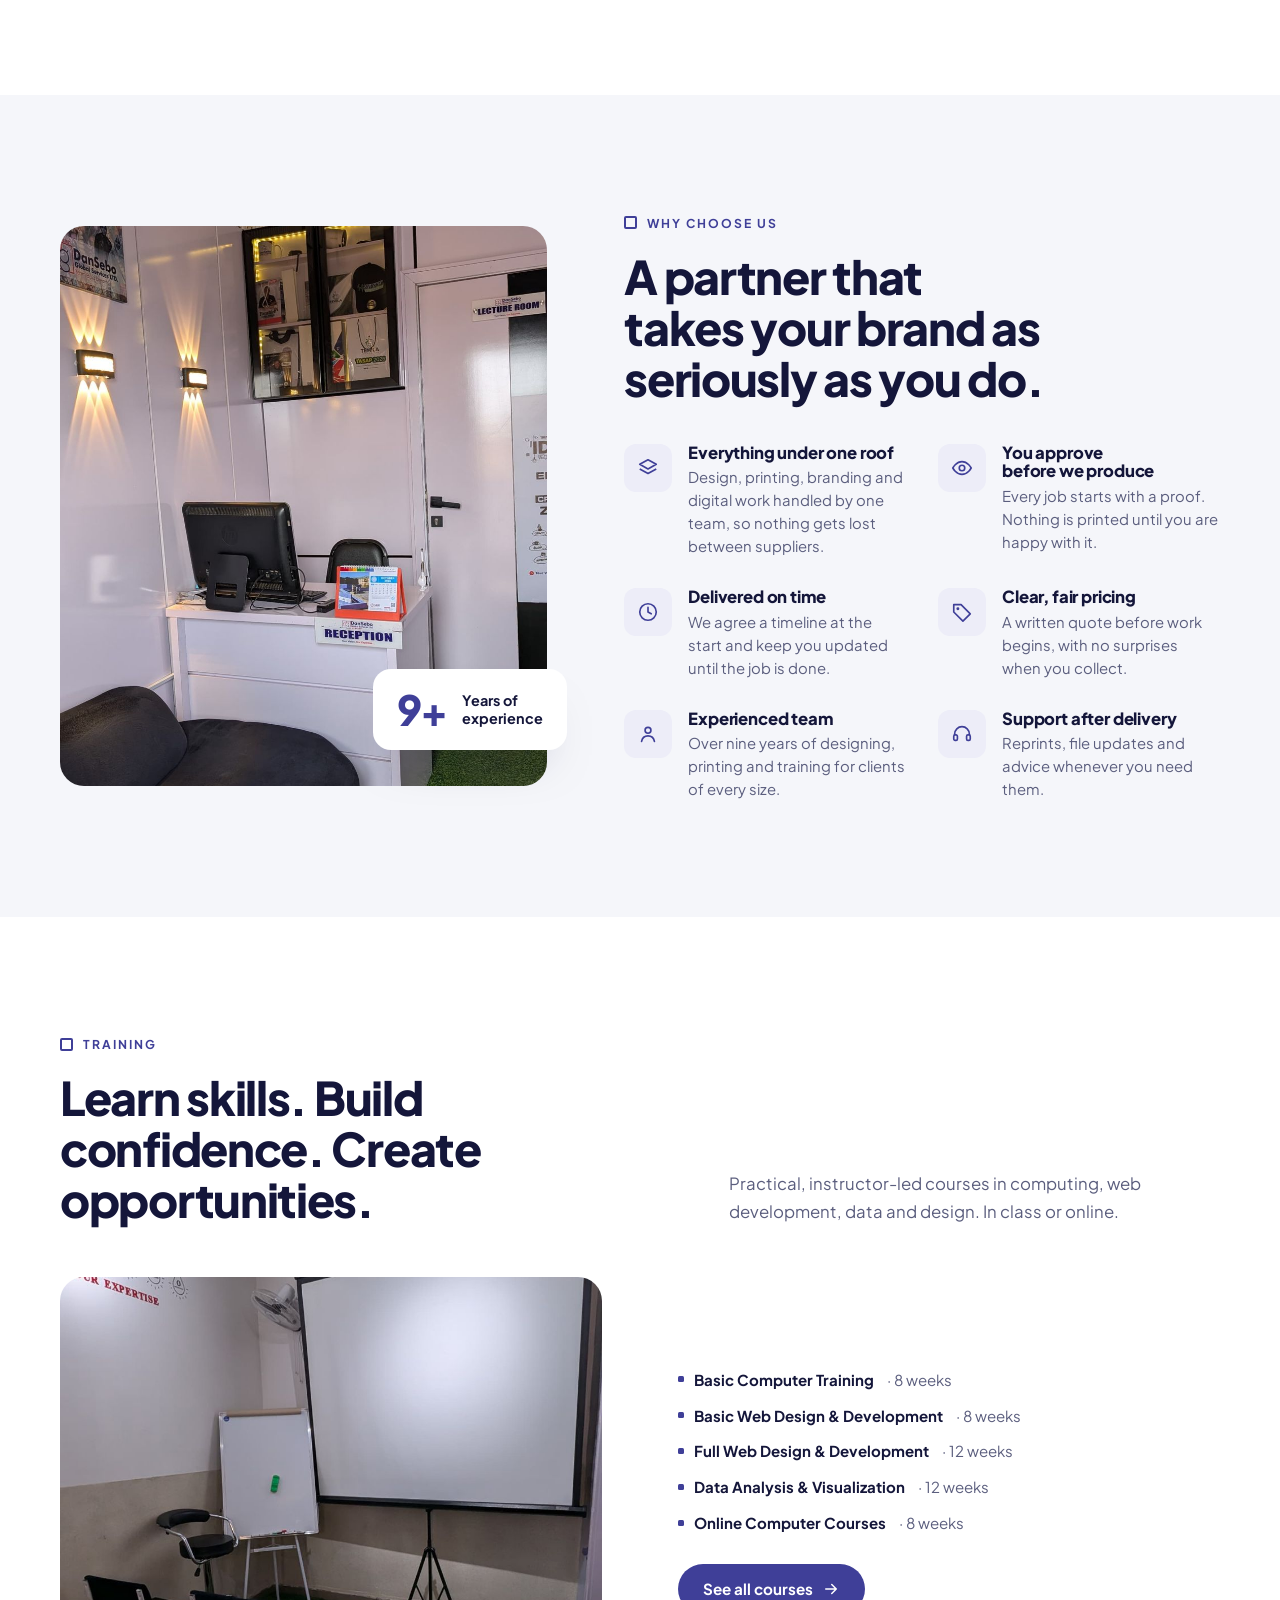
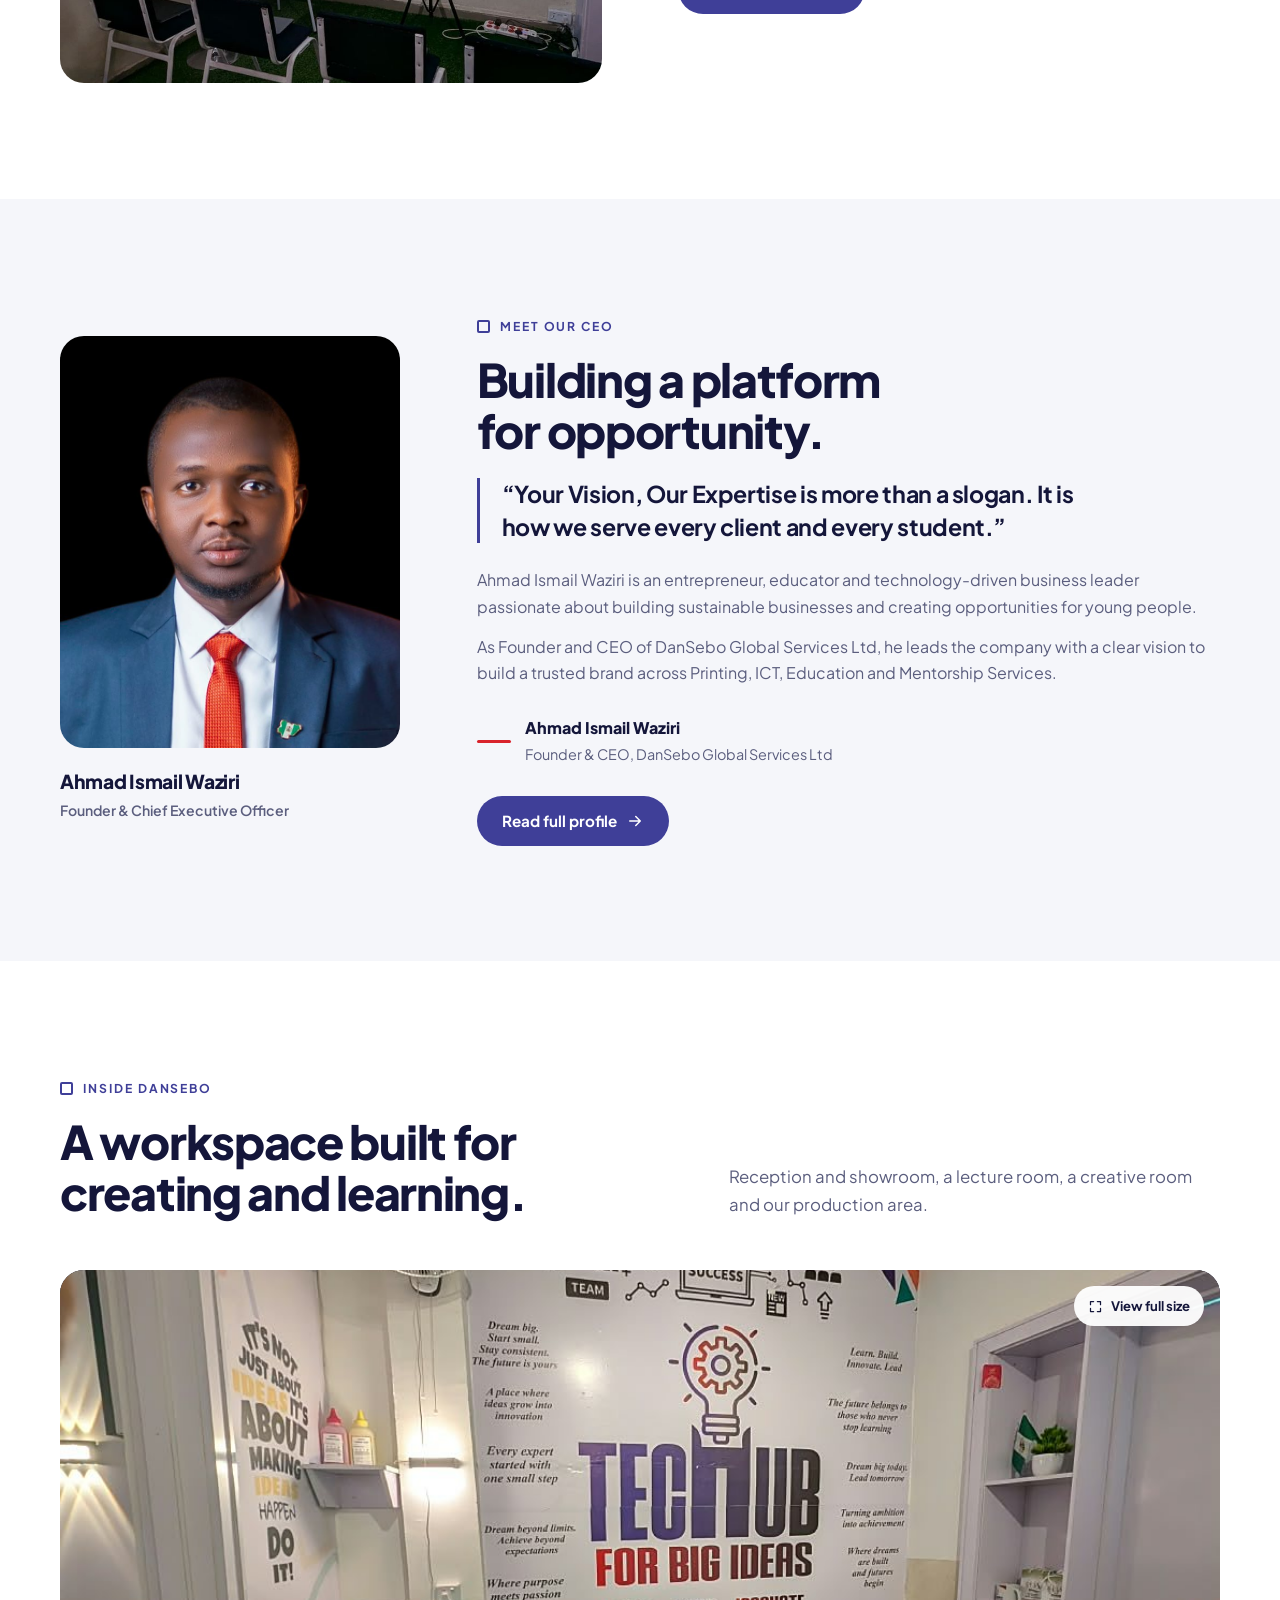
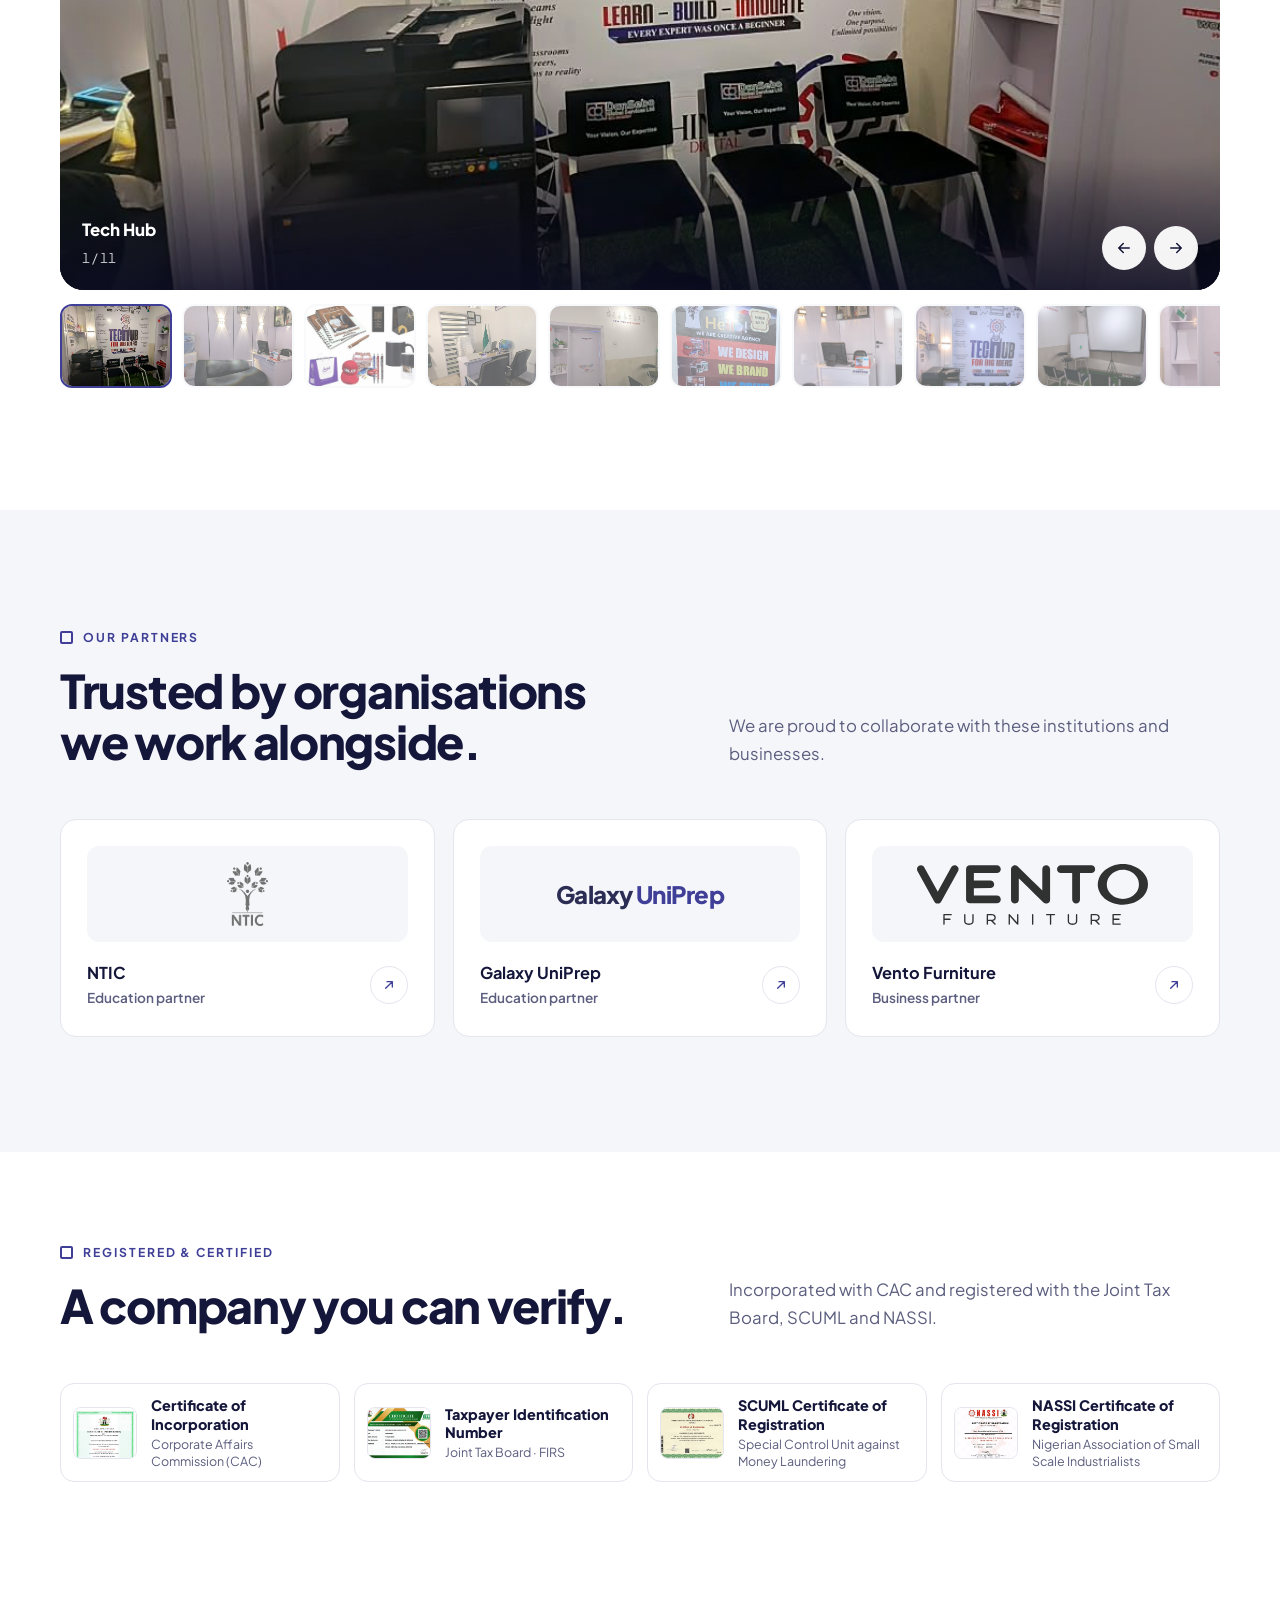
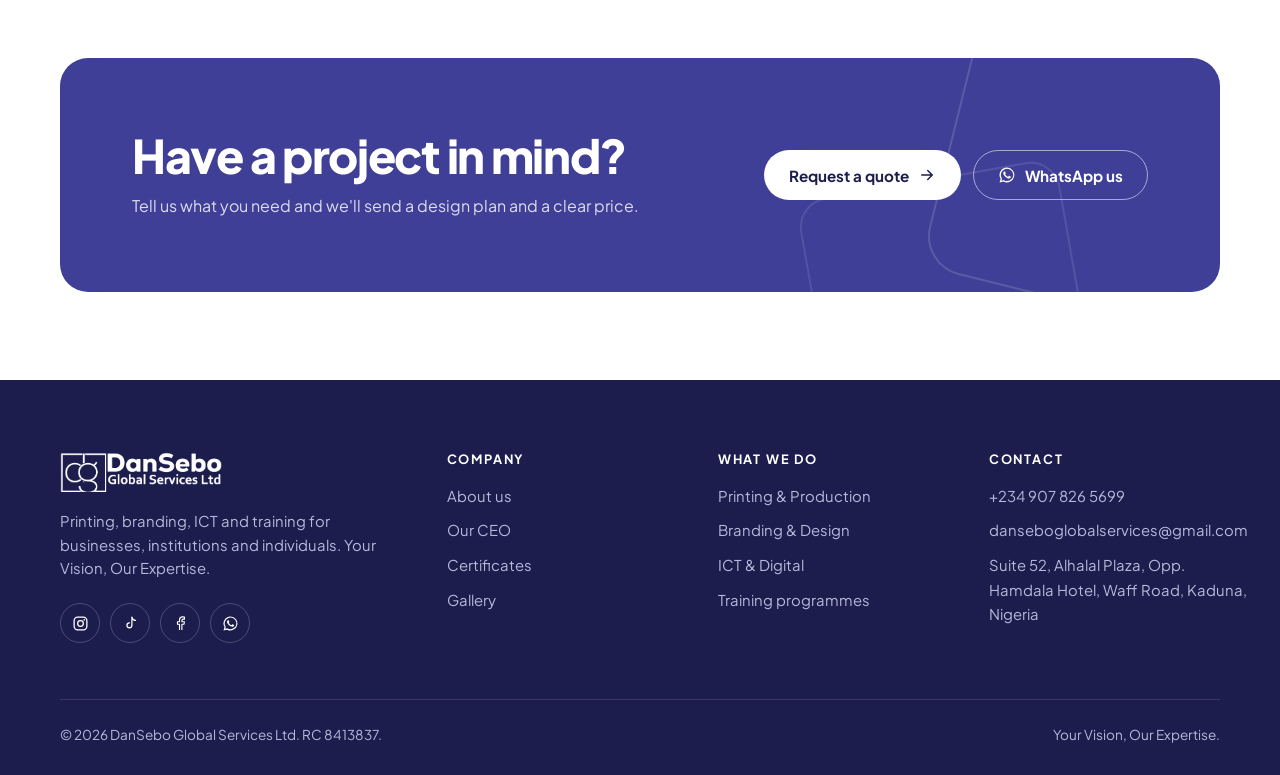
==== commit bb4300ae: "updated whole pages" ====
--- a/index.html
+++ b/index.html
@@ -1,1075 +1,156 @@
-<!DOCTYPE html>
-<html lang="en">
-<head>
-  <meta charset="UTF-8" />
-  <meta name="viewport" content="width=device-width, initial-scale=1.0" />
-  <title>Dan Sebo Global Services Ltd</title>
-  <link rel="stylesheet" href="https://cdnjs.cloudflare.com/ajax/libs/font-awesome/6.0.0-beta3/css/all.min.css" />
-  <style>
-    * {
-      margin: 0;
-      padding: 0;
-      box-sizing: border-box;
-    }
-
-    html {
-      scroll-behavior: smooth;
-    }
-
-    body {
-      font-family: 'Inter', 'Segoe UI', system-ui, -apple-system, sans-serif;
-      background: #f9fcff;
-      color: #0b1a33;
-      line-height: 1.6;
-    }
-
-    .container {
-      max-width: 1200px;
-      margin: 0 auto;
-      padding: 0 2rem;
-    }
-
-    /* ---------- HEADER ---------- */
-    header {
-      background: rgba(255, 255, 255, 0.92);
-      backdrop-filter: blur(14px);
-      border-bottom: 1px solid rgba(13, 57, 138, 0.08);
-      padding: 0.6rem 0;
-      position: sticky;
-      top: 0;
-      z-index: 100;
-      transition: box-shadow 0.2s;
-    }
-
-    header:hover {
-      box-shadow: 0 8px 24px rgba(13, 57, 138, 0.06);
-    }
-
-    .header-inner {
-      display: flex;
-      justify-content: space-between;
-      align-items: center;
-      flex-wrap: wrap;
-      gap: 1rem;
-    }
-
-    .logo {
-      display: flex;
-      align-items: center;
-      gap: 0.75rem;
-      text-decoration: none;
-    }
-
-    .logo-mark {
-      background: #0b1a33;
-      color: #f5b841;
-      width: 48px;
-      height: 48px;
-      border-radius: 16px;
-      display: flex;
-      align-items: center;
-      justify-content: center;
-      font-weight: 800;
-      font-size: 1.3rem;
-      letter-spacing: -0.5px;
-      transition: transform 0.3s ease;
-    }
-
-    .logo:hover .logo-mark {
-      transform: rotate(-4deg) scale(1.02);
-    }
-
-    .logo-text {
-      font-weight: 700;
-      font-size: 1.3rem;
-      color: #0b1a33;
-      line-height: 1.2;
-    }
-
-    .logo-text span {
-      color: #f5b841;
-    }
-
-    .logo-text small {
-      display: block;
-      font-weight: 400;
-      font-size: 0.6rem;
-      color: #4b6584;
-      letter-spacing: 0.5px;
-    }
-
-    nav {
-      display: flex;
-      align-items: center;
-      gap: 1.8rem;
-      flex-wrap: wrap;
-    }
-
-    nav a {
-      text-decoration: none;
-      color: #1a365d;
-      font-weight: 500;
-      font-size: 0.9rem;
-      transition: color 0.2s;
-      position: relative;
-    }
-
-    nav a::after {
-      content: '';
-      position: absolute;
-      bottom: -4px;
-      left: 0;
-      width: 0;
-      height: 2.5px;
-      background: #f5b841;
-      transition: width 0.3s cubic-bezier(0.25, 0.46, 0.45, 0.94);
-    }
-
-    nav a:hover {
-      color: #0b1a33;
-    }
-
-    nav a:hover::after {
-      width: 100%;
-    }
-
-    .nav-cta {
-      background: #0b1a33;
-      color: #fff !important;
-      padding: 0.5rem 1.6rem;
-      border-radius: 100px;
-      font-weight: 600;
-      font-size: 0.85rem;
-      transition: all 0.25s ease;
-      box-shadow: 0 4px 12px rgba(11, 26, 51, 0.12);
-    }
-
-    .nav-cta::after {
-      display: none !important;
-    }
-
-    .nav-cta:hover {
-      background: #1a3a6b;
-      color: #fff !important;
-      transform: translateY(-2px);
-      box-shadow: 0 10px 24px rgba(11, 26, 51, 0.2);
-    }
-
-    /* ---------- HERO ---------- */
-    .hero {
-      padding: 4.5rem 0 5.5rem;
-      background: linear-gradient(155deg, #eef4ff 0%, #ffffff 70%);
-      position: relative;
-      overflow: hidden;
-    }
-
-    .hero::before {
-      content: '';
-      position: absolute;
-      top: -40%;
-      right: -10%;
-      width: 600px;
-      height: 600px;
-      background: radial-gradient(circle, rgba(13, 57, 138, 0.03) 0%, transparent 70%);
-      border-radius: 50%;
-      pointer-events: none;
-    }
-
-    .hero-grid {
-      display: grid;
-      grid-template-columns: 1fr 1fr;
-      gap: 3rem;
-      align-items: center;
-      position: relative;
-      z-index: 2;
-    }
-
-    .hero h1 {
-      font-size: 3.4rem;
-      font-weight: 800;
-      line-height: 1.1;
-      letter-spacing: -0.03em;
-      color: #0b1a33;
-      animation: fadeUp 0.9s ease forwards;
-    }
-
-    .hero h1 .highlight {
-      color: #f5b841;
-      position: relative;
-      display: inline-block;
-    }
-
-    .hero h1 .highlight::after {
-      content: '';
-      position: absolute;
-      left: 0;
-      bottom: 6px;
-      width: 100%;
-      height: 10px;
-      background: rgba(245, 184, 65, 0.2);
-      border-radius: 8px;
-      z-index: -1;
-    }
-
-    .hero p {
-      font-size: 1.15rem;
-      color: #2c3e66;
-      margin: 1.2rem 0 2rem;
-      max-width: 480px;
-      animation: fadeUp 1s ease forwards;
-      animation-delay: 0.1s;
-      opacity: 0;
-    }
-
-    .hero-tags {
-      display: flex;
-      flex-wrap: wrap;
-      gap: 0.6rem 1rem;
-      margin-bottom: 2rem;
-      animation: fadeUp 1s ease forwards;
-      animation-delay: 0.2s;
-      opacity: 0;
-    }
-
-    .hero-tags span {
-      background: rgba(11, 26, 51, 0.06);
-      padding: 0.3rem 1.4rem;
-      border-radius: 100px;
-      font-size: 0.85rem;
-      font-weight: 500;
-      color: #0b1a33;
-      backdrop-filter: blur(4px);
-      border: 1px solid rgba(255, 255, 255, 0.4);
-      transition: all 0.2s;
-    }
-
-    .hero-tags span:hover {
-      background: #0b1a33;
-      color: #fff;
-      transform: translateY(-2px);
-    }
-
-    .hero-tags span i {
-      color: #f5b841;
-      margin-right: 0.4rem;
-    }
-
-    .hero-buttons {
-      display: flex;
-      flex-wrap: wrap;
-      gap: 1rem;
-      animation: fadeUp 1s ease forwards;
-      animation-delay: 0.35s;
-      opacity: 0;
-    }
-
-    .btn-primary {
-      background: #0b1a33;
-      color: #fff;
-      padding: 0.8rem 2.4rem;
-      border-radius: 100px;
-      text-decoration: none;
-      font-weight: 600;
-      display: inline-flex;
-      align-items: center;
-      gap: 0.6rem;
-      transition: all 0.3s cubic-bezier(0.25, 0.46, 0.45, 0.94);
-      border: none;
-      cursor: pointer;
-      box-shadow: 0 8px 20px rgba(11, 26, 51, 0.15);
-    }
-
-    .btn-primary:hover {
-      background: #1a3a6b;
-      transform: translateY(-4px);
-      box-shadow: 0 16px 36px rgba(11, 26, 51, 0.2);
-    }
-
-    .btn-outline {
-      background: transparent;
-      color: #0b1a33;
-      padding: 0.8rem 2rem;
-      border-radius: 100px;
-      text-decoration: none;
-      font-weight: 600;
-      border: 2px solid rgba(11, 26, 51, 0.15);
-      display: inline-flex;
-      align-items: center;
-      gap: 0.6rem;
-      transition: all 0.25s;
-    }
-
-    .btn-outline:hover {
-      border-color: #0b1a33;
-      background: rgba(11, 26, 51, 0.04);
-      transform: translateY(-2px);
-    }
-
-    .hero-visual {
-      display: flex;
-      justify-content: center;
-      align-items: center;
-      position: relative;
-      animation: float 6s ease-in-out infinite;
-    }
-
-    @keyframes float {
-      0% { transform: translateY(0); }
-      50% { transform: translateY(-12px); }
-      100% { transform: translateY(0); }
-    }
-
-    .hero-card {
-      background: #ffffff;
-      border-radius: 40px;
-      padding: 2.8rem 2rem;
-      box-shadow: 0 40px 70px -20px rgba(11, 26, 51, 0.18);
-      width: 100%;
-      max-width: 400px;
-      border: 1px solid rgba(255, 255, 255, 0.7);
-      backdrop-filter: blur(6px);
-      text-align: center;
-      transition: transform 0.3s ease;
-    }
-
-    .hero-card:hover {
-      transform: scale(1.01);
-    }
-
-    .hero-card .big-icon {
-      font-size: 4.2rem;
-      color: #f5b841;
-      margin-bottom: 0.5rem;
-    }
-
-    .hero-card h3 {
-      font-size: 1.3rem;
-      color: #0b1a33;
-    }
-
-    .hero-card p {
-      font-size: 0.95rem;
-      color: #4b6584;
-      margin: 0.2rem 0 0.8rem;
-    }
-
-    .hero-card .badge {
-      background: #eef4ff;
-      padding: 0.3rem 1.4rem;
-      border-radius: 100px;
-      font-size: 0.75rem;
-      font-weight: 600;
-      color: #0b1a33;
-      display: inline-block;
-      border: 1px solid rgba(13, 57, 138, 0.08);
-    }
-
-    .floating-badge {
-      position: absolute;
-      background: #fff;
-      padding: 0.6rem 1.4rem;
-      border-radius: 100px;
-      box-shadow: 0 12px 32px rgba(11, 26, 51, 0.08);
-      font-weight: 500;
-      font-size: 0.85rem;
-      display: flex;
-      align-items: center;
-      gap: 0.5rem;
-      border: 1px solid rgba(255, 255, 255, 0.6);
-      backdrop-filter: blur(4px);
-      animation: pulseBadge 3s infinite;
-    }
-
-    @keyframes pulseBadge {
-      0% { box-shadow: 0 8px 20px rgba(11, 26, 51, 0.06); }
-      50% { box-shadow: 0 16px 36px rgba(11, 26, 51, 0.14); }
-      100% { box-shadow: 0 8px 20px rgba(11, 26, 51, 0.06); }
-    }
-
-    .floating-badge i {
-      color: #f5b841;
-    }
-
-    .floating-badge.top-right {
-      top: -12px;
-      right: -12px;
-    }
-
-    /* ---------- SECTION COMMON ---------- */
-    section {
-      padding: 4.5rem 0;
-    }
-
-    .section-label {
-      display: inline-block;
-      background: #eef4ff;
-      padding: 0.2rem 1.4rem;
-      border-radius: 100px;
-      font-size: 0.75rem;
-      font-weight: 600;
-      color: #1a3a6b;
-      letter-spacing: 0.5px;
-      text-transform: uppercase;
-      margin-bottom: 0.5rem;
-      border: 1px solid rgba(13, 57, 138, 0.08);
-    }
-
-    .section-title {
-      font-size: 2.6rem;
-      font-weight: 800;
-      color: #0b1a33;
-      letter-spacing: -0.02em;
-      line-height: 1.2;
-    }
-
-    .section-title span {
-      color: #f5b841;
-    }
-
-    .section-desc {
-      color: #4b6584;
-      font-size: 1.05rem;
-      max-width: 560px;
-      margin-top: 0.5rem;
-    }
-
-    .text-center {
-      text-align: center;
-    }
-
-    .mx-auto {
-      margin-left: auto;
-      margin-right: auto;
-    }
-
-    /* ---------- ABOUT / SERVICES ---------- */
-    .services-grid {
-      display: grid;
-      grid-template-columns: repeat(auto-fit, minmax(230px, 1fr));
-      gap: 2rem;
-      margin-top: 2.5rem;
-    }
-
-    .service-card {
-      background: #ffffff;
-      padding: 2.2rem 1.6rem;
-      border-radius: 28px;
-      border: 1px solid rgba(13, 57, 138, 0.06);
-      transition: all 0.35s cubic-bezier(0.25, 0.46, 0.45, 0.94);
-      box-shadow: 0 4px 12px rgba(11, 26, 51, 0.02);
-    }
-
-    .service-card:hover {
-      border-color: #f5b841;
-      transform: translateY(-10px);
-      box-shadow: 0 28px 48px -16px rgba(11, 26, 51, 0.10);
-      background: #fcfdff;
-    }
-
-    .service-card .icon {
-      font-size: 2.4rem;
-      color: #f5b841;
-      margin-bottom: 0.8rem;
-      transition: transform 0.3s;
-    }
-
-    .service-card:hover .icon {
-      transform: scale(1.08);
-    }
-
-    .service-card h4 {
-      font-size: 1.15rem;
-      color: #0b1a33;
-      margin-bottom: 0.3rem;
-    }
-
-    .service-card p {
-      color: #4b6584;
-      font-size: 0.95rem;
-    }
-
-    /* ---------- STORY ---------- */
-    .story-wrap {
-      display: grid;
-      grid-template-columns: 1fr 1fr;
-      gap: 3rem;
-      align-items: center;
-      background: #ffffff;
-      border-radius: 40px;
-      padding: 3.5rem;
-      margin-top: 1rem;
-      box-shadow: 0 16px 48px rgba(11, 26, 51, 0.04);
-      border: 1px solid rgba(13, 57, 138, 0.04);
-    }
-
-    .story-wrap .story-content h3 {
-      font-size: 2rem;
-      font-weight: 700;
-      color: #0b1a33;
-    }
-
-    .story-wrap .story-content p {
-      color: #2c3e66;
-      margin: 0.8rem 0 1.2rem;
-    }
-
-    .story-stats {
-      display: flex;
-      gap: 2.5rem;
-      flex-wrap: wrap;
-    }
-
-    .story-stats .stat h4 {
-      font-size: 2rem;
-      font-weight: 800;
-      color: #0b1a33;
-    }
-
-    .story-stats .stat p {
-      font-size: 0.85rem;
-      color: #4b6584;
-      margin: 0;
-    }
-
-    .story-visual {
-      display: flex;
-      justify-content: center;
-    }
-
-    .story-visual .circle-icon {
-      background: #0b1a33;
-      width: 170px;
-      height: 170px;
-      border-radius: 50%;
-      display: flex;
-      align-items: center;
-      justify-content: center;
-      color: #f5b841;
-      font-size: 4.5rem;
-      box-shadow: 0 20px 48px rgba(11, 26, 51, 0.12);
-      transition: transform 0.4s ease;
-    }
-
-    .story-visual .circle-icon:hover {
-      transform: scale(1.04) rotate(2deg);
-    }
-
-    /* ---------- TESTIMONIALS ---------- */
-    .testimonial-grid {
-      display: grid;
-      grid-template-columns: repeat(auto-fit, minmax(260px, 1fr));
-      gap: 2rem;
-      margin-top: 2.5rem;
-    }
-
-    .testimonial-card {
-      background: #fff;
-      padding: 2rem 1.8rem 1.8rem;
-      border-radius: 28px;
-      border: 1px solid rgba(13, 57, 138, 0.06);
-      transition: all 0.3s ease;
-      box-shadow: 0 4px 12px rgba(11, 26, 51, 0.02);
-    }
-
-    .testimonial-card:hover {
-      border-color: #f5b841;
-      transform: translateY(-6px);
-      box-shadow: 0 24px 44px -16px rgba(11, 26, 51, 0.08);
-    }
-
-    .testimonial-card .stars {
-      color: #f5b841;
-      letter-spacing: 2px;
-      margin-bottom: 0.6rem;
-    }
-
-    .testimonial-card blockquote {
-      font-style: italic;
-      color: #1a365d;
-      font-size: 0.95rem;
-    }
-
-    .testimonial-card .author {
-      margin-top: 1rem;
-      font-weight: 600;
-      color: #0b1a33;
-    }
-
-    .testimonial-card .author span {
-      font-weight: 400;
-      color: #4b6584;
-      font-size: 0.85rem;
-    }
-
-    /* ---------- CONTACT ---------- */
-    .contact-grid {
-      display: grid;
-      grid-template-columns: 1fr 1fr;
-      gap: 3rem;
-      margin-top: 2rem;
-    }
-
-    .contact-info h4 {
-      font-size: 1.2rem;
-      margin-bottom: 0.5rem;
-      color: #0b1a33;
-    }
-
-    .contact-info .detail {
-      display: flex;
-      align-items: center;
-      gap: 0.8rem;
-      margin-bottom: 0.6rem;
-      color: #2c3e66;
-    }
-
-    .contact-info .detail i {
-      width: 1.6rem;
-      color: #f5b841;
-      font-size: 1.1rem;
-    }
-
-    .contact-info .detail a {
-      color: #0b1a33;
-      text-decoration: none;
-      font-weight: 500;
-      transition: color 0.2s;
-    }
-
-    .contact-info .detail a:hover {
-      color: #f5b841;
-    }
-
-    .social-links {
-      display: flex;
-      flex-wrap: wrap;
-      gap: 0.6rem;
-      margin-top: 1rem;
-    }
-
-    .social-links a {
-      background: #eef4ff;
-      padding: 0.4rem 1.4rem;
-      border-radius: 100px;
-      text-decoration: none;
-      color: #0b1a33;
-      font-size: 0.85rem;
-      font-weight: 500;
-      display: inline-flex;
-      align-items: center;
-      gap: 0.4rem;
-      transition: all 0.25s;
-      border: 1px solid transparent;
-    }
-
-    .social-links a:hover {
-      background: #0b1a33;
-      color: #fff;
-      border-color: #0b1a33;
-      transform: translateY(-2px);
-    }
-
-    .contact-map {
-      background: #ffffff;
-      border-radius: 32px;
-      padding: 2.5rem 2rem;
-      display: flex;
-      flex-direction: column;
-      align-items: center;
-      justify-content: center;
-      min-height: 220px;
-      border: 1px solid rgba(13, 57, 138, 0.06);
-      box-shadow: 0 8px 28px rgba(11, 26, 51, 0.04);
-      transition: transform 0.3s ease;
-    }
-
-    .contact-map:hover {
-      transform: translateY(-4px);
-    }
-
-    .contact-map i {
-      font-size: 3.2rem;
-      color: #f5b841;
-      margin-bottom: 0.5rem;
-    }
-
-    .contact-map p {
-      color: #2c3e66;
-      text-align: center;
-    }
-
-    /* community hub */
-    .community-hub {
-      margin-top: 2.5rem;
-      background: #ffffff;
-      padding: 0.8rem 2rem;
-      border-radius: 100px;
-      display: flex;
-      flex-wrap: wrap;
-      justify-content: space-between;
-      align-items: center;
-      border: 1px solid rgba(13, 57, 138, 0.06);
-      box-shadow: 0 4px 16px rgba(11, 26, 51, 0.02);
-      transition: all 0.3s ease;
-    }
-
-    .community-hub:hover {
-      border-color: #f5b841;
-      box-shadow: 0 8px 24px rgba(11, 26, 51, 0.05);
-    }
-
-    .community-hub span i {
-      color: #f5b841;
-    }
-
-    .community-hub .social-icons i {
-      margin: 0 4px;
-      color: #1a3a6b;
-      transition: color 0.2s;
-      font-size: 1rem;
-    }
-
-    .community-hub .social-icons i:hover {
-      color: #f5b841;
-    }
-
-    /* ---------- FOOTER ---------- */
-    footer {
-      background: #0b1a33;
-      color: #b0c4de;
-      padding: 2rem 0;
-      margin-top: 1rem;
-      border-top: 1px solid rgba(255, 255, 255, 0.04);
-    }
-
-    .footer-inner {
-      display: flex;
-      justify-content: space-between;
-      align-items: center;
-      flex-wrap: wrap;
-      gap: 1rem;
-    }
-
-    .footer-inner .brand {
-      font-weight: 600;
-      color: #fff;
-    }
-
-    .footer-inner .brand span {
-      color: #f5b841;
-    }
-
-    .footer-inner .tag {
-      background: rgba(255, 255, 255, 0.06);
-      padding: 0.2rem 1.4rem;
-      border-radius: 100px;
-      font-size: 0.8rem;
-      border: 1px solid rgba(255, 255, 255, 0.04);
-      color: #b0c4de;
-    }
-
-    /* ---------- ANIMATIONS ---------- */
-    @keyframes fadeUp {
-      0% { opacity: 0; transform: translateY(24px); }
-      100% { opacity: 1; transform: translateY(0); }
-    }
-
-    /* ---------- RESPONSIVE ---------- */
-    @media (max-width: 900px) {
-      .hero-grid {
-        grid-template-columns: 1fr;
-        text-align: center;
-      }
-      .hero p {
-        margin-left: auto;
-        margin-right: auto;
-      }
-      .hero-tags {
-        justify-content: center;
-      }
-      .hero-buttons {
-        justify-content: center;
-      }
-      .story-wrap {
-        grid-template-columns: 1fr;
-        text-align: center;
-        padding: 2rem;
-      }
-      .story-stats {
-        justify-content: center;
-      }
-      .contact-grid {
-        grid-template-columns: 1fr;
-      }
-      .section-title {
-        font-size: 2.2rem;
-      }
-      .hero h1 {
-        font-size: 2.6rem;
-      }
-      .container {
-        padding: 0 1.2rem;
-      }
-      .floating-badge {
-        display: none;
-      }
-      .community-hub {
-        flex-direction: column;
-        align-items: center;
-        gap: 0.6rem;
-        border-radius: 32px;
-        padding: 1.2rem;
-      }
-    }
-
-    @media (max-width: 600px) {
-      .header-inner {
-        flex-direction: column;
-        align-items: stretch;
-      }
-      nav {
-        justify-content: center;
-        gap: 1rem;
-      }
-      .hero {
-        padding: 2.5rem 0 3rem;
-      }
-      .hero-card {
-        padding: 1.5rem;
-      }
-      .story-wrap {
-        padding: 1.5rem;
-      }
-      section {
-        padding: 3rem 0;
-      }
-      .story-visual .circle-icon {
-        width: 130px;
-        height: 130px;
-        font-size: 3.5rem;
-      }
-    }
-  </style>
-</head>
-<body>
-
-<!-- ===== HEADER ===== -->
-<header>
-  <div class="container header-inner">
-    <a href="#" class="logo">
-      <div class="logo-mark">DS</div>
-      <div class="logo-text">
-        Dan Sebo <span>Global</span>
-        <small>Services Ltd · RC:84133837</small>
-      </div>
-    </a>
-    <nav>
-      <a href="#about">About</a>
-      <a href="#story">Story</a>
-      <a href="#testimonials">Testimonials</a>
-      <a href="#contact">Contact</a>
-      <a href="#contact" class="nav-cta"><i class="fas fa-handshake"></i> Work with us</a>
-    </nav>
-  </div>
-</header>
-
-<!-- ===== HERO ===== -->
-<section class="hero">
-  <div class="container hero-grid">
-    <div>
-      <div class="section-label"><i class="fas fa-star" style="color:#f5b841;"></i> We've Got You Covered</div>
-      <h1>Your Vision, <span class="highlight">Our Expertise</span> ✨</h1>
-      <p>We equip minds, grow brands, and deliver excellence across printing, digital services, and academy.</p>
-      <div class="hero-tags">
-        <span><i class="fas fa-print"></i> Printing</span>
-        <span><i class="fas fa-palette"></i> Design</span>
-        <span><i class="fas fa-bullhorn"></i> Brand</span>
-        <span><i class="fas fa-laptop-code"></i> Digital</span>
-        <span><i class="fas fa-graduation-cap"></i> Academy</span>
-      </div>
-      <div class="hero-buttons">
-        <a href="#contact" class="btn-primary"><i class="fas fa-paper-plane"></i> Let's Talk</a>
-        <a href="#about" class="btn-outline"><i class="fas fa-chevron-right"></i> Explore</a>
-      </div>
-    </div>
-    <div class="hero-visual">
-      <div class="hero-card">
-        <div class="big-icon"><i class="fas fa-building-columns"></i></div>
-        <h3>Dan Sebo Global</h3>
-        <p>Shop 52, Alhalal Plaza<br />Kaduna, Nigeria</p>
-        <span class="badge"><i class="fas fa-check-circle"></i> RC: 84133837</span>
-        <div style="margin-top:1rem; font-size:0.8rem; color:#4b6584;">
-          <i class="fas fa-phone" style="color:#f5b841;"></i> 0706 838 3802
-        </div>
-      </div>
-      <div class="floating-badge top-right">
-        <i class="fas fa-print"></i> 10+ years
-      </div>
-    </div>
-  </div>
-</section>
-
-<!-- ===== ABOUT / SERVICES ===== -->
-<section id="about">
-  <div class="container">
-    <div class="text-center">
-      <span class="section-label">What we do</span>
-      <h2 class="section-title">We <span>Create · Design ·</span> Brand · Print</h2>
-      <p class="section-desc mx-auto">Full-service creative partner for businesses, schools, and individuals.</p>
-    </div>
-    <div class="services-grid">
-      <div class="service-card">
-        <div class="icon"><i class="fas fa-print"></i></div>
-        <h4>Premium Printing</h4>
-        <p>Business cards, flyers, banners, and large-format with fast turnaround.</p>
-      </div>
-      <div class="service-card">
-        <div class="icon"><i class="fas fa-pen-fancy"></i></div>
-        <h4>Creative Design</h4>
-        <p>Identity, packaging, and digital assets that make your brand stand out.</p>
-      </div>
-      <div class="service-card">
-        <div class="icon"><i class="fas fa-chart-line"></i></div>
-        <h4>Digital &amp; Academy</h4>
-        <p>Equip minds with digital skills and grow your online presence.</p>
-      </div>
-      <div class="service-card">
-        <div class="icon"><i class="fas fa-handshake"></i></div>
-        <h4>Brand Strategy</h4>
-        <p>Holistic branding from strategy to execution, built for impact.</p>
-      </div>
-    </div>
-  </div>
-</section>
-
-<!-- ===== STORY ===== -->
-<section id="story" style="background: #f5f9ff;">
-  <div class="container">
-    <div class="story-wrap">
-      <div class="story-content">
-        <span class="section-label">Our story</span>
-        <h3>Built in Kaduna, <br />for the world.</h3>
-        <p>Dan Sebo Global Services Ltd started with a simple idea: deliver world-class printing, design, and digital services right here in Kaduna. Over the years, we’ve grown into a trusted partner for businesses and creatives across Nigeria.</p>
-        <p>Our academy reflects our commitment to <strong>equip minds</strong> — because great brands are built by great people.</p>
-        <div class="story-stats">
-          <div class="stat">
-            <h4>10+</h4>
-            <p>Years of excellence</p>
-          </div>
-          <div class="stat">
-            <h4>500+</h4>
-            <p>Projects delivered</p>
-          </div>
-          <div class="stat">
-            <h4>100%</h4>
-            <p>Client-focused</p>
-          </div>
-        </div>
-      </div>
-      <div class="story-visual">
-        <div class="circle-icon">
-          <i class="fas fa-flag"></i>
-        </div>
-      </div>
-    </div>
-  </div>
-</section>
-
-<!-- ===== TESTIMONIALS ===== -->
-<section id="testimonials">
-  <div class="container">
-    <div class="text-center">
-      <span class="section-label">Testimonials</span>
-      <h2 class="section-title">What our <span>clients</span> say</h2>
-      <p class="section-desc mx-auto">Real feedback from people we've worked with.</p>
-    </div>
-    <div class="testimonial-grid">
-      <div class="testimonial-card">
-        <div class="stars"><i class="fas fa-star"></i><i class="fas fa-star"></i><i class="fas fa-star"></i><i class="fas fa-star"></i><i class="fas fa-star"></i></div>
-        <blockquote>“Dan Sebo delivered our event banners and flyers in record time. Outstanding quality!”</blockquote>
-        <div class="author">— Amina B. <span>Event Planner</span></div>
-      </div>
-      <div class="testimonial-card">
-        <div class="stars"><i class="fas fa-star"></i><i class="fas fa-star"></i><i class="fas fa-star"></i><i class="fas fa-star"></i><i class="fas fa-star"></i></div>
-        <blockquote>“The branding package gave our startup a professional edge. Highly recommend!”</blockquote>
-        <div class="author">— Ibrahim K. <span>Founder, TechHub</span></div>
-      </div>
-      <div class="testimonial-card">
-        <div class="stars"><i class="fas fa-star"></i><i class="fas fa-star"></i><i class="fas fa-star"></i><i class="fas fa-star"></i><i class="fas fa-star"></i></div>
-        <blockquote>“I attended their digital academy and gained real skills. Passionate and supportive team.”</blockquote>
-        <div class="author">— Zainab M. <span>Digital Marketing Trainee</span></div>
-      </div>
-    </div>
-  </div>
-</section>
-
-<!-- ===== CONTACT ===== -->
-<section id="contact" style="background: #f5f9ff;">
-  <div class="container">
-    <div class="text-center">
-      <span class="section-label">Contact</span>
-      <h2 class="section-title">Let’s <span>connect</span></h2>
-      <p class="section-desc mx-auto">Reach out and let's bring your vision to life.</p>
-    </div>
-    <div class="contact-grid">
-      <div class="contact-info">
-        <h4><i class="fas fa-location-dot" style="color:#f5b841;"></i> Visit us</h4>
-        <p style="color:#2c3e66; margin-bottom:1rem;">
-          Shop No 52 Alhalal Plaza, Opp. Hamdala Hotel,<br />
-          Waff Road, Kaduna, Nigeria, 800212
-        </p>
-        <h4><i class="fas fa-phone" style="color:#f5b841;"></i> Call or WhatsApp</h4>
-        <div class="detail"><i class="fas fa-phone-alt"></i> <a href="tel:+2347068383802">0706 838 3802</a></div>
-        <div class="detail"><i class="fas fa-phone-alt"></i> <a href="tel:+2347068383802">+234 706 838 3802</a></div>
-        <div class="detail"><i class="fab fa-whatsapp" style="color:#25d366;"></i> <a href="https://wa.me/2347068383802" target="_blank">WhatsApp</a></div>
-        <div class="detail"><i class="fas fa-envelope"></i> <a href="mailto:danseboglobalservices@gmail.com">danseboglobalservices@gmail.com</a></div>
-        <h4 style="margin-top:1.2rem;"><i class="fas fa-hashtag" style="color:#f5b841;"></i> Social</h4>
-        <div class="social-links">
-          <a href="https://www.instagram.com/Dansebo.ng" target="_blank"><i class="fab fa-instagram"></i> Instagram</a>
-          <a href="https://web.facebook.com/profile.php?id=100091279508615" target="_blank"><i class="fab fa-facebook"></i> Facebook</a>
-          <a href="https://x.com/dan_sebo1" target="_blank"><i class="fab fa-x-twitter"></i> X</a>
-          <a href="https://www.tiktok.com/@dansebo" target="_blank"><i class="fab fa-tiktok"></i> TikTok</a>
-        </div>
-        <div style="margin-top:0.6rem; font-size:0.85rem; color:#4b6584;">
-          <i class="fab fa-instagram"></i> @dansebo.ng &nbsp;·&nbsp; <i class="fab fa-x-twitter"></i> @dan_sebo1
-        </div>
-      </div>
-      <div class="contact-map">
-        <i class="fas fa-map-pin"></i>
-        <p><strong>Alhalal Plaza, Kaduna</strong><br />Opp. Hamdala Hotel, Waff Road</p>
-        <p style="font-size:0.85rem; margin-top:0.3rem;">
-          <i class="fas fa-print" style="color:#f5b841;"></i> Printing · Digital · Academy
-        </p>
-        <div style="margin-top:1.2rem; background:#eef4ff; padding:0.4rem 1.8rem; border-radius:100px; font-size:0.85rem; font-weight:600; border:1px solid rgba(13,57,138,0.08);">
-          <i class="fas fa-shield-alt" style="color:#f5b841;"></i> We've Got You Covered!
-        </div>
-      </div>
-    </div>
-    <!-- community hub -->
-    <div class="community-hub">
-      <span><i class="fas fa-users"></i> <strong>Communities</strong> · Dan Sebo Global Services LTD</span>
-      <span><i class="fas fa-bell"></i> Subscriber hub</span>
-      <span class="social-icons">
-        <i class="fab fa-instagram"></i> <i class="fab fa-tiktok"></i> <i class="fab fa-facebook"></i> <i class="fab fa-x-twitter"></i> <i class="fab fa-whatsapp"></i>
-      </span>
-    </div>
-  </div>
-</section>
-
-<!-- ===== FOOTER ===== -->
-<footer>
-  <div class="container footer-inner">
-    <div class="brand">
-      Dan Sebo <span>Global</span> Services Ltd · RC:84133837
-    </div>
-    <div>
-      <i class="fas fa-map-pin" style="color:#f5b841;"></i> Kaduna, Nigeria
-    </div>
-    <div class="tag">
-      <i class="fas fa-print"></i> We've Got You Covered!
-    </div>
-  </div>
-</footer>
-
-</body>
+<!doctype html>
+<html lang="en">
+<head>
+<meta charset="utf-8">
+<meta name="viewport" content="width=device-width,initial-scale=1,viewport-fit=cover">
+<title>DanSebo Global Services</title>
+<meta name="description" content="Printing, branding, ICT and training. Your Vision, Our Expertise.">
+<link rel="icon" type="image/png" sizes="32x32" href="/assets/favicon-32.png">
+<link rel="icon" type="image/png" sizes="48x48" href="/assets/favicon-48.png">
+<link rel="apple-touch-icon" href="/assets/apple-touch-icon.png">
+<meta name="theme-color" content="#3F3F98">
+
+<link rel="preconnect" href="https://fonts.googleapis.com"><link rel="preconnect" href="https://fonts.gstatic.com" crossorigin><link rel="stylesheet" href="https://fonts.googleapis.com/css2?family=Plus+Jakarta+Sans:wght@400;500;600;700;800&display=swap">
+<style>:root{padding-top:env(safe-area-inset-top,0px);padding-bottom:env(safe-area-inset-bottom,0px)}</style>
+<link rel="stylesheet" href="/site.css">
+</head>
+<body>
+<svg width="0" height="0" style="position:absolute" aria-hidden="true">
+<symbol id="i-arrow" viewBox="0 0 24 24"><path d="M5 12h14M13 6l6 6-6 6" fill="none" stroke="currentColor" stroke-width="2" stroke-linecap="round" stroke-linejoin="round"/></symbol>
+<symbol id="i-x" viewBox="0 0 24 24"><path d="M6 6l12 12M18 6 6 18" fill="none" stroke="currentColor" stroke-width="2" stroke-linecap="round"/></symbol>
+<symbol id="i-ext" viewBox="0 0 24 24"><path d="M7 17 17 7M9 7h8v8" fill="none" stroke="currentColor" stroke-width="2" stroke-linecap="round" stroke-linejoin="round"/></symbol>
+<symbol id="i-zoom" viewBox="0 0 24 24"><path d="M4 9V4h5M20 9V4h-5M4 15v5h5M20 15v5h-5" fill="none" stroke="currentColor" stroke-width="2" stroke-linecap="round" stroke-linejoin="round"/></symbol>
+<symbol id="i-check" viewBox="0 0 24 24"><path d="M4 12.5l5 5L20 6.5" fill="none" stroke="currentColor" stroke-width="2.6" stroke-linecap="round" stroke-linejoin="round"/></symbol>
+<symbol id="i-wa" viewBox="0 0 24 24"><path fill="currentColor" d="M12.04 2a9.9 9.9 0 0 0-8.5 15l-1.4 5 5.1-1.34A9.9 9.9 0 1 0 12.04 2Zm0 18.1a8.2 8.2 0 0 1-4.2-1.15l-.3-.18-3.03.8.81-2.95-.2-.31a8.23 8.23 0 1 1 6.92 3.79Zm4.5-6.15c-.25-.12-1.46-.72-1.69-.8-.23-.08-.39-.12-.55.12-.17.25-.64.8-.78.97-.14.16-.29.18-.53.06a6.74 6.74 0 0 1-3.37-2.94c-.25-.44.25-.41.72-1.36.08-.16.04-.3-.02-.43-.06-.12-.55-1.33-.76-1.82-.2-.48-.4-.41-.55-.42h-.47a.9.9 0 0 0-.66.31 2.76 2.76 0 0 0-.86 2.05 4.8 4.8 0 0 0 1 2.55 11 11 0 0 0 4.2 3.7c1.56.68 2.17.73 2.95.62.48-.07 1.46-.6 1.67-1.18.2-.58.2-1.07.14-1.18-.06-.1-.22-.16-.47-.28Z"/></symbol>
+<symbol id="i-phone" viewBox="0 0 24 24"><path d="M6.6 3h2.6l1.5 4.2-1.9 1.4a12 12 0 0 0 6.6 6.6l1.4-1.9 4.2 1.5v2.6A2.6 2.6 0 0 1 18.4 20 15.4 15.4 0 0 1 4 5.6 2.6 2.6 0 0 1 6.6 3Z" fill="none" stroke="currentColor" stroke-width="1.8" stroke-linejoin="round"/></symbol>
+<symbol id="i-mail" viewBox="0 0 24 24"><rect x="3" y="5" width="18" height="14" rx="2" fill="none" stroke="currentColor" stroke-width="1.8"/><path d="M3.5 6.5 12 13l8.5-6.5" fill="none" stroke="currentColor" stroke-width="1.8"/></symbol>
+<symbol id="i-pin" viewBox="0 0 24 24"><path d="M12 21s-7-6.2-7-11.5a7 7 0 0 1 14 0C19 14.8 12 21 12 21Z" fill="none" stroke="currentColor" stroke-width="1.8"/><circle cx="12" cy="9.5" r="2.6" fill="none" stroke="currentColor" stroke-width="1.8"/></symbol>
+<symbol id="i-pinfill" viewBox="0 0 24 24"><path d="M12 22s-7.5-6.6-7.5-12.3a7.5 7.5 0 0 1 15 0C19.5 15.4 12 22 12 22Z" fill="currentColor"/><circle cx="12" cy="9.7" r="2.8" fill="#fff"/></symbol>
+<symbol id="s-print" viewBox="0 0 24 24"><rect x="3" y="9" width="18" height="8" rx="1.5" fill="none" stroke="currentColor" stroke-width="1.8"/><path d="M7 9V3h10v6M7 14h10v7H7z" fill="none" stroke="currentColor" stroke-width="1.8" stroke-linejoin="round"/></symbol>
+<symbol id="s-brand" viewBox="0 0 24 24"><path d="M12 2.5 21.5 12 12 21.5 2.5 12z" fill="none" stroke="currentColor" stroke-width="1.8" stroke-linejoin="round"/><path d="M12 7.5 16.5 12 12 16.5 7.5 12z" fill="currentColor"/></symbol>
+<symbol id="s-ict" viewBox="0 0 24 24"><path d="m8 8-4 4 4 4M16 8l4 4-4 4M13.5 5l-3 14" fill="none" stroke="currentColor" stroke-width="1.8" stroke-linecap="round" stroke-linejoin="round"/></symbol>
+<symbol id="s-train" viewBox="0 0 24 24"><path d="M2 9l10-5 10 5-10 5z" fill="none" stroke="currentColor" stroke-width="1.8" stroke-linejoin="round"/><path d="M6 11v5c0 1.5 2.7 3 6 3s6-1.5 6-3v-5" fill="none" stroke="currentColor" stroke-width="1.8"/></symbol>
+<symbol id="s-mentor" viewBox="0 0 24 24"><circle cx="8" cy="7" r="3" fill="none" stroke="currentColor" stroke-width="1.8"/><circle cx="17" cy="9" r="2.3" fill="none" stroke="currentColor" stroke-width="1.8"/><path d="M2.5 20c.6-3.6 2.8-5.5 5.5-5.5s4.9 1.9 5.5 5.5M14 15c.8-.5 1.8-.8 3-.8 2.2 0 3.8 1.5 4.5 4.3" fill="none" stroke="currentColor" stroke-width="1.8" stroke-linecap="round"/></symbol>
+<symbol id="s-gift" viewBox="0 0 24 24"><rect x="3" y="8" width="18" height="5" rx="1" fill="none" stroke="currentColor" stroke-width="1.8"/><path d="M5 13v8h14v-8M12 8v13M12 8c-1-3-5-4-5-1.5S11 8 12 8Zm0 0c1-3 5-4 5-1.5S13 8 12 8Z" fill="none" stroke="currentColor" stroke-width="1.8" stroke-linejoin="round"/></symbol>
+<symbol id="s-layers" viewBox="0 0 24 24"><path d="m12 3 9 5-9 5-9-5z M3 13l9 5 9-5" fill="none" stroke="currentColor" stroke-width="1.8" stroke-linejoin="round"/></symbol>
+<symbol id="s-eye" viewBox="0 0 24 24"><path d="M2 12s3.6-7 10-7 10 7 10 7-3.6 7-10 7S2 12 2 12Z" fill="none" stroke="currentColor" stroke-width="1.8"/><circle cx="12" cy="12" r="3" fill="none" stroke="currentColor" stroke-width="1.8"/></symbol>
+<symbol id="s-clock" viewBox="0 0 24 24"><circle cx="12" cy="12" r="9" fill="none" stroke="currentColor" stroke-width="1.8"/><path d="M12 7v5l3.5 2" fill="none" stroke="currentColor" stroke-width="1.8" stroke-linecap="round"/></symbol>
+<symbol id="s-tag" viewBox="0 0 24 24"><path d="M3 12V4h8l10 10-8 8z" fill="none" stroke="currentColor" stroke-width="1.8" stroke-linejoin="round"/><circle cx="7.5" cy="8.5" r="1.6" fill="currentColor"/></symbol>
+<symbol id="s-team" viewBox="0 0 24 24"><circle cx="12" cy="8" r="3.2" fill="none" stroke="currentColor" stroke-width="1.8"/><path d="M5 20c.7-3.8 3.4-6 7-6s6.3 2.2 7 6" fill="none" stroke="currentColor" stroke-width="1.8" stroke-linecap="round"/></symbol>
+<symbol id="s-support" viewBox="0 0 24 24"><path d="M4 13v-1a8 8 0 0 1 16 0v1" fill="none" stroke="currentColor" stroke-width="1.8"/><rect x="3" y="13" width="4" height="6" rx="1.5" fill="none" stroke="currentColor" stroke-width="1.8"/><rect x="17" y="13" width="4" height="6" rx="1.5" fill="none" stroke="currentColor" stroke-width="1.8"/></symbol>
+<symbol id="s-monitor" viewBox="0 0 24 24"><rect x="3" y="4" width="18" height="12" rx="1.5" fill="none" stroke="currentColor" stroke-width="1.8"/><path d="M8 20h8M12 16v4" stroke="currentColor" stroke-width="1.8" stroke-linecap="round"/></symbol>
+<symbol id="s-chart" viewBox="0 0 24 24"><path d="M3 20h18M6 20v-6M11 20V9M16 20v-9M21 20V5" fill="none" stroke="currentColor" stroke-width="1.8" stroke-linecap="round"/></symbol>
+<symbol id="s-pen" viewBox="0 0 24 24"><path d="M4 20l1.5-5L15 5.5a2.1 2.1 0 0 1 3 3L8.5 18z" fill="none" stroke="currentColor" stroke-width="1.8" stroke-linejoin="round"/><path d="M13.5 7l3 3" stroke="currentColor" stroke-width="1.8"/></symbol>
+<symbol id="s-kids" viewBox="0 0 24 24"><circle cx="12" cy="6" r="2.6" fill="none" stroke="currentColor" stroke-width="1.8"/><path d="M5 10l7 2 7-2M12 12v4l-3 5M12 16l3 5" fill="none" stroke="currentColor" stroke-width="1.8" stroke-linecap="round" stroke-linejoin="round"/></symbol>
+<symbol id="s-globe" viewBox="0 0 24 24"><circle cx="12" cy="12" r="9" fill="none" stroke="currentColor" stroke-width="1.8"/><path d="M3 12h18M12 3c2.5 2.6 3.8 5.6 3.8 9s-1.3 6.4-3.8 9c-2.5-2.6-3.8-5.6-3.8-9S9.5 5.6 12 3Z" fill="none" stroke="currentColor" stroke-width="1.8"/></symbol>
+<symbol id="s-seal" viewBox="0 0 24 24"><circle cx="12" cy="9" r="6" fill="none" stroke="currentColor" stroke-width="1.8"/><path d="m8.5 14-1.5 7 5-2.5 5 2.5-1.5-7" fill="none" stroke="currentColor" stroke-width="1.8" stroke-linejoin="round"/><path d="m9.5 9 1.8 1.8L14.8 7.5" fill="none" stroke="currentColor" stroke-width="1.8" stroke-linecap="round" stroke-linejoin="round"/></symbol>
+<symbol id="s-target" viewBox="0 0 24 24"><circle cx="12" cy="12" r="9" fill="none" stroke="currentColor" stroke-width="1.8"/><circle cx="12" cy="12" r="5" fill="none" stroke="currentColor" stroke-width="1.8"/><circle cx="12" cy="12" r="1.6" fill="currentColor"/></symbol>
+<symbol id="s-heart" viewBox="0 0 24 24"><path d="M12 20s-8-4.7-8-10.5A4.5 4.5 0 0 1 12 7a4.5 4.5 0 0 1 8 2.5C20 15.3 12 20 12 20Z" fill="none" stroke="currentColor" stroke-width="1.8" stroke-linejoin="round"/></symbol>
+<symbol id="so-ig" viewBox="0 0 24 24"><rect x="3" y="3" width="18" height="18" rx="5" fill="none" stroke="currentColor" stroke-width="1.8"/><circle cx="12" cy="12" r="4" fill="none" stroke="currentColor" stroke-width="1.8"/><circle cx="17.3" cy="6.7" r="1.2" fill="currentColor"/></symbol>
+<symbol id="so-tt" viewBox="0 0 24 24"><path d="M14 3v11.5a3.5 3.5 0 1 1-3.5-3.5M14 3c.4 2.6 2.2 4.4 5 4.6" fill="none" stroke="currentColor" stroke-width="1.8" stroke-linecap="round"/></symbol>
+<symbol id="so-fb" viewBox="0 0 24 24"><path d="M14 21v-8h3l.5-3.5H14V7.6c0-1 .3-1.7 1.8-1.7h1.8V2.8A24 24 0 0 0 15 2.7c-2.6 0-4.4 1.6-4.4 4.5v2.3H7.7V13h2.9v8" fill="none" stroke="currentColor" stroke-width="1.6" stroke-linejoin="round"/></symbol>
+</svg>
+<header class="top">
+  <div class="wrap">
+    <a class="brand" href="/" aria-label="DanSebo Global Services, home">
+      <img class="on-light" src="/assets/logo.png" alt="DanSebo Global Services Ltd" width="937" height="232">
+      <img class="on-dark" src="/assets/logo-white.png" alt="DanSebo Global Services Ltd" width="937" height="232">
+    </a>
+    <button class="menu-btn" id="menuBtn" type="button" aria-label="Open menu" aria-expanded="false" aria-controls="nav"><svg width="22" height="22" viewBox="0 0 24 24" aria-hidden="true"><path d="M4 7h16M4 12h16M4 17h16" stroke="currentColor" stroke-width="2" stroke-linecap="round"/></svg></button>
+    <nav class="nav" id="nav" aria-label="Main"><a href="/" aria-current="page">Home</a><a href="/about">About</a><a href="/services">Services</a><a href="/training">Training</a><a href="/gallery">Gallery</a><a href="/contact">Contact</a><a class="btn" href="/contact#quote">Get a quote</a></nav>
+  </div>
+</header>
+<main>
+<section class="hero" aria-label="Welcome">
+  <div class="hero-slides" aria-hidden="true"><div class="hero-slide on" data-cap="Tech Hub"><img src="/assets/hero-hub.jpg" alt=""></div><div class="hero-slide" data-cap="Reception &amp; lounge"><img src="/assets/hero-reception.jpg" alt="" loading="lazy"></div><div class="hero-slide" data-cap="Creative room"><img src="/assets/hero-creative.jpg" alt="" loading="lazy"></div><div class="hero-slide" data-cap="Management office"><img src="/assets/hero-office.jpg" alt="" loading="lazy"></div></div>
+  <div class="wrap"><div class="hero-copy">
+    <div class="eyebrow">Printing · Branding · ICT · Training</div>
+    <h1>Your Vision,<br><em>Our Expertise.</em></h1>
+    <p class="lead">DanSebo Global Services helps businesses, institutions and individuals build brands people trust, and gives people the digital skills to grow.</p>
+    <div class="actions"><a class="btn btn-white" href="/contact#quote">Get a quote <svg aria-hidden="true"><use href="#i-arrow"/></svg></a><a class="btn btn-ghost" href="/services">Explore services</a></div>
+  </div></div>
+  <div class="hero-ctrl"><div class="wrap">
+    <div class="hero-cap"><b>01 / 04</b><span>Tech Hub</span></div>
+    <div class="hero-bars" aria-label="Slides"></div>
+    <div class="hero-arrows"><button class="h-prev flip" type="button" aria-label="Previous slide"><svg aria-hidden="true"><use href="#i-arrow"/></svg></button><button class="h-next" type="button" aria-label="Next slide"><svg aria-hidden="true"><use href="#i-arrow"/></svg></button></div>
+  </div></div>
+</section>
+<section class="stats" aria-label="Our achievements"><div class="wrap"><div class="stats-card">
+  <div class="stats-intro"><b>Our achievements</b><span>Building trust through delivered results and client satisfaction.</span></div><div class="stat"><strong>9<sup>+</sup></strong><span>Years of experience</span></div><div class="stat"><strong>500<sup>+</sup></strong><span>Happy clients</span></div><div class="stat"><strong>1,000<sup>+</sup></strong><span>Projects completed</span></div><div class="stat"><strong>5<sup>+</sup></strong><span>Team members</span></div>
+</div></div></section>
+<section class="section"><div class="wrap">
+  <div class="head"><div><div class="eyebrow">Our services</div><h2>Everything your brand needs, under one roof.</h2></div><p>From a single business card to a full brand rollout, we design, produce and deliver with care.</p></div>
+  <div class="svc-grid"><article class="svc"><span class="num">01</span><span class="ic"><svg aria-hidden="true"><use href="#s-print"/></svg></span><h3>Printing &amp; Production</h3><ul class="ticks"><li>Posters, flyers and banners</li><li>Business cards, jotters and paper bags</li><li>IV cards, ID cards and stickers</li></ul><span class="more">and lots more</span><a class="link" href="/services#printing">Learn more <svg aria-hidden="true"><use href="#i-arrow"/></svg></a></article><article class="svc"><span class="num">02</span><span class="ic"><svg aria-hidden="true"><use href="#s-brand"/></svg></span><h3>Branding &amp; Creative Design</h3><ul class="ticks"><li>Logo design and brand identity</li><li>Company profile and social media design</li><li>Marketing materials</li></ul><span class="more">and lots more</span><a class="link" href="/services#branding">Learn more <svg aria-hidden="true"><use href="#i-arrow"/></svg></a></article><article class="svc"><span class="num">03</span><span class="ic"><svg aria-hidden="true"><use href="#s-ict"/></svg></span><h3>ICT &amp; Digital Solutions</h3><ul class="ticks"><li>Website design and development</li><li>Social media management</li><li>IT support and computer services</li></ul><span class="more">and lots more</span><a class="link" href="/services#ict">Learn more <svg aria-hidden="true"><use href="#i-arrow"/></svg></a></article><article class="svc"><span class="num">04</span><span class="ic"><svg aria-hidden="true"><use href="#s-train"/></svg></span><h3>Training &amp; Mentorship</h3><ul class="ticks"><li>Computer and digital skills training</li><li>Mentorship and career guidance</li><li>Entrepreneurship programmes</li></ul><span class="more">and lots more</span><a class="link" href="/training">Learn more <svg aria-hidden="true"><use href="#i-arrow"/></svg></a></article></div>
+</div></section>
+<section class="section soft"><div class="wrap"><div class="why">
+  <div class="why-media"><img src="/assets/tall-reception.jpg" alt="DanSebo reception with a lit display of branded products" width="960" height="1280" loading="lazy" style="object-position:center 35%"><div class="why-badge"><strong>9+</strong><span>Years of<br>experience</span></div></div>
+  <div><div class="eyebrow">Why choose us</div><h2 style="font-size:clamp(2rem,3.8vw,2.9rem);font-weight:800;margin-top:14px">A partner that takes your brand as seriously as you do.</h2>
+  <div class="why-list"><div class="why-item"><span class="ic"><svg aria-hidden="true"><use href="#s-layers"/></svg></span><div><h3>Everything under one roof</h3><p>Design, printing, branding and digital work handled by one team, so nothing gets lost between suppliers.</p></div></div><div class="why-item"><span class="ic"><svg aria-hidden="true"><use href="#s-eye"/></svg></span><div><h3>You approve before we produce</h3><p>Every job starts with a proof. Nothing is printed until you are happy with it.</p></div></div><div class="why-item"><span class="ic"><svg aria-hidden="true"><use href="#s-clock"/></svg></span><div><h3>Delivered on time</h3><p>We agree a timeline at the start and keep you updated until the job is done.</p></div></div><div class="why-item"><span class="ic"><svg aria-hidden="true"><use href="#s-tag"/></svg></span><div><h3>Clear, fair pricing</h3><p>A written quote before work begins, with no surprises when you collect.</p></div></div><div class="why-item"><span class="ic"><svg aria-hidden="true"><use href="#s-team"/></svg></span><div><h3>Experienced team</h3><p>Over nine years of designing, printing and training for clients of every size.</p></div></div><div class="why-item"><span class="ic"><svg aria-hidden="true"><use href="#s-support"/></svg></span><div><h3>Support after delivery</h3><p>Reprints, file updates and advice whenever you need them.</p></div></div></div></div>
+</div></div></section>
+<section class="section"><div class="wrap">
+  <div class="head"><div><div class="eyebrow">Training</div><h2>Learn skills. Build confidence. Create opportunities.</h2></div><p>Practical, instructor-led courses in computing, web development, data and design. In class or online.</p></div>
+  <div class="split" style="align-items:stretch">
+    <div class="split-media"><img src="/assets/tall-lecture.jpg" alt="DanSebo training room with projector screen and flip chart" width="960" height="1027" loading="lazy" style="height:100%"></div>
+    <div style="display:flex;flex-direction:column;justify-content:center">
+      <ul class="ticks" style="grid-template-columns:1fr;gap:14px;font-size:1.02rem"><li><b style="color:var(--ink)">Basic Computer Training</b>&nbsp;· 8 weeks</li><li><b style="color:var(--ink)">Basic Web Design &amp; Development</b>&nbsp;· 8 weeks</li><li><b style="color:var(--ink)">Full Web Design &amp; Development</b>&nbsp;· 12 weeks</li><li><b style="color:var(--ink)">Data Analysis &amp; Visualization</b>&nbsp;· 12 weeks</li><li><b style="color:var(--ink)">Online Computer Courses</b>&nbsp;· 8 weeks</li></ul>
+      <div class="actions" style="margin-top:30px;display:flex;gap:12px;flex-wrap:wrap"><a class="btn btn-primary" href="/training">See all courses <svg aria-hidden="true"><use href="#i-arrow"/></svg></a></div>
+    </div>
+  </div>
+</div></section>
+<section class="section soft" id="ceo"><div class="wrap"><div class="ceo">
+  <div class="ceo-card"><div class="photo"><img src="/assets/ceo.jpg" alt="Ahmad Ismail Waziri, Founder and CEO of DanSebo Global Services" width="743" height="900" loading="lazy"></div>
+    <div class="ceo-name"><b>Ahmad Ismail Waziri</b><span>Founder &amp; Chief Executive Officer</span></div></div>
+  <div class="ceo-text"><div class="eyebrow">Meet our CEO</div><h2>Building a platform for opportunity.</h2>
+    <p class="ceo-quote">“Your Vision, Our Expertise is more than a slogan. It is how we serve every client and every student.”</p>
+    <div class="bio"><p>Ahmad Ismail Waziri is an entrepreneur, educator and technology-driven business leader passionate about building sustainable businesses and creating opportunities for young people.</p><p>As Founder and CEO of DanSebo Global Services Ltd, he leads the company with a clear vision to build a trusted brand across Printing, ICT, Education and Mentorship Services.</p></div>
+    <div class="sig"><span class="bar"></span><div><b>Ahmad Ismail Waziri</b><br><span>Founder &amp; CEO, DanSebo Global Services Ltd</span></div></div><div class="actions"><a class="btn btn-primary" href="/about#ceo">Read full profile <svg aria-hidden="true"><use href="#i-arrow"/></svg></a></div>
+  </div>
+</div></div></section>
+<section class="section"><div class="wrap">
+  <div class="head"><div><div class="eyebrow">Inside DanSebo</div><h2>A workspace built for creating and learning.</h2></div><p>Reception and showroom, a lecture room, a creative room and our production area.</p></div>
+  <div class="gs" data-auto="1">
+  <div class="gs-stage" tabindex="0" role="region" aria-roledescription="carousel" aria-label="Photo gallery">
+    <figure class="gs-item cover on" data-cap="Tech Hub"><img class="blur" src="/assets/hero-hub.jpg" alt="" aria-hidden="true"><img class="main" src="/assets/hero-hub.jpg" alt="The Tech Hub wall and branded seating" width="1080" height="607"></figure><figure class="gs-item cover" data-cap="Reception &amp; lounge"><img class="blur" src="/assets/hero-reception.jpg" alt="" aria-hidden="true"><img class="main" src="/assets/hero-reception.jpg" alt="Reception lounge with wall lights" width="1080" height="607" loading="lazy"></figure><figure class="gs-item" data-cap="Branded merchandise"><img class="blur" data-src="/assets/products.jpg" alt="" aria-hidden="true"><img class="main" src="/assets/products.jpg" alt="Notebooks, bags, caps, pens and mugs produced by DanSebo" width="520" height="415" loading="lazy"></figure><figure class="gs-item cover" data-cap="Management office"><img class="blur" data-src="/assets/hero-office.jpg" alt="" aria-hidden="true"><img class="main" src="/assets/hero-office.jpg" alt="Management office with the Nigerian flag and globe" width="1080" height="607" loading="lazy"></figure><figure class="gs-item cover" data-cap="Creative room"><img class="blur" data-src="/assets/hero-creative.jpg" alt="" aria-hidden="true"><img class="main" src="/assets/hero-creative.jpg" alt="Entrance to the Creative Room" width="1080" height="607" loading="lazy"></figure><figure class="gs-item" data-cap="Roll-up banner"><img class="blur" data-src="/assets/banner.jpg" alt="" aria-hidden="true"><img class="main" src="/assets/banner.jpg" alt="A DanSebo roll-up banner: We Design, We Brand, We Print, We Train" width="724" height="1400" loading="lazy"></figure><figure class="gs-item" data-cap="Reception &amp; showroom"><img class="blur" data-src="/assets/tall-reception.jpg" alt="" aria-hidden="true"><img class="main" src="/assets/tall-reception.jpg" alt="Reception desk and display cabinet of branded products" width="960" height="1280" loading="lazy"></figure><figure class="gs-item" data-cap="Production area"><img class="blur" data-src="/assets/tall-hub.jpg" alt="" aria-hidden="true"><img class="main" src="/assets/tall-hub.jpg" alt="Production printer beside the Tech Hub wall" width="960" height="1107" loading="lazy"></figure><figure class="gs-item" data-cap="Training room"><img class="blur" data-src="/assets/tall-lecture.jpg" alt="" aria-hidden="true"><img class="main" src="/assets/tall-lecture.jpg" alt="Training room with screen and flip chart" width="960" height="1027" loading="lazy"></figure><figure class="gs-item" data-cap="Creative room door"><img class="blur" data-src="/assets/tall-creative.jpg" alt="" aria-hidden="true"><img class="main" src="/assets/tall-creative.jpg" alt="Shelving and the Creative Room door" width="959" height="1400" loading="lazy"></figure><figure class="gs-item" data-cap="CEO's office"><img class="blur" data-src="/assets/tall-ceo.jpg" alt="" aria-hidden="true"><img class="main" src="/assets/tall-ceo.jpg" alt="CEO office with certificates on the wall" width="960" height="1227" loading="lazy"></figure>
+    <button class="gs-zoom" type="button"><svg aria-hidden="true"><use href="#i-zoom"/></svg>View full size</button>
+    <div class="gs-bar"><div class="gs-cap" aria-live="polite"><b></b><span></span></div><div class="gs-btns"><button class="g-prev flip" type="button" aria-label="Previous photo"><svg aria-hidden="true"><use href="#i-arrow"/></svg></button><button class="g-next" type="button" aria-label="Next photo"><svg aria-hidden="true"><use href="#i-arrow"/></svg></button></div></div>
+  </div>
+  <div class="gs-thumbs" aria-label="Choose a photo"></div>
+</div>
+</div></section>
+<section class="section soft"><div class="wrap">
+  <div class="head"><div><div class="eyebrow">Our partners</div><h2>Trusted by organisations we work alongside.</h2></div><p>We are proud to collaborate with these institutions and businesses.</p></div>
+  <div class="partners"><a class="partner" href="https://ntic.edu.ng/" target="_blank" rel="noopener"><div class="logo"><img src="/assets/partner-ntic.png" alt="NTIC logo" width="240" height="378" loading="lazy"></div><div class="pmeta"><div><b>NTIC</b><small>Education partner</small></div><span class="ext"><svg aria-hidden="true"><use href="#i-ext"/></svg></span></div></a><a class="partner" href="https://galaxy.com.ng/" target="_blank" rel="noopener"><div class="logo"><span class="word">Galaxy <span>UniPrep</span></span></div><div class="pmeta"><div><b>Galaxy UniPrep</b><small>Education partner</small></div><span class="ext"><svg aria-hidden="true"><use href="#i-ext"/></svg></span></div></a><a class="partner" href="https://ventofurniture.com/" target="_blank" rel="noopener"><div class="logo"><img src="/assets/partner-vento.svg" alt="Vento Furniture logo" width="294" height="78" loading="lazy"></div><div class="pmeta"><div><b>Vento Furniture</b><small>Business partner</small></div><span class="ext"><svg aria-hidden="true"><use href="#i-ext"/></svg></span></div></a></div>
+</div></section>
+<section class="section tight"><div class="wrap">
+  <div class="head"><div><div class="eyebrow">Registered &amp; certified</div><h2>A company you can verify.</h2></div><p>Incorporated with CAC and registered with the Joint Tax Board, SCUML and NASSI.</p></div>
+  <div class="cert-strip"><a href="/about#certificates"><img src="/assets/cert-cac.jpg" alt="" loading="lazy"><span><b>Certificate of Incorporation</b><small>Corporate Affairs Commission (CAC)</small></span></a><a href="/about#certificates"><img src="/assets/cert-tin.jpg" alt="" loading="lazy"><span><b>Taxpayer Identification Number</b><small>Joint Tax Board · FIRS</small></span></a><a href="/about#certificates"><img src="/assets/cert-scuml.jpg" alt="" loading="lazy"><span><b>SCUML Certificate of Registration</b><small>Special Control Unit against Money Laundering</small></span></a><a href="/about#certificates"><img src="/assets/cert-nassi.jpg" alt="" loading="lazy"><span><b>NASSI Certificate of Registration</b><small>Nigerian Association of Small Scale Industrialists</small></span></a></div>
+</div></section>
+<section class="section tight"><div class="wrap"><div class="cta">
+  <div><h2>Have a project in mind?</h2><p>Tell us what you need and we'll send a design plan and a clear price.</p></div>
+  <div class="actions"><a class="btn btn-white" href="/contact#quote">Request a quote <svg aria-hidden="true"><use href="#i-arrow"/></svg></a><a class="btn btn-ghost" href="https://wa.me/2349078265699" target="_blank" rel="noopener"><svg aria-hidden="true"><use href="#i-wa"/></svg>WhatsApp us</a></div>
+</div></div></section>
+</main>
+<footer>
+  <div class="wrap">
+    <div class="f-grid">
+      <div class="f-brand">
+        <img src="/assets/logo-white.png" alt="DanSebo Global Services Ltd" width="937" height="232" loading="lazy">
+        <p>Printing, branding, ICT and training for businesses, institutions and individuals. Your Vision, Our Expertise.</p>
+        <div class="socials">
+          <a href="https://www.instagram.com/dansebo.ng/" target="_blank" rel="noopener" aria-label="Instagram"><svg aria-hidden="true"><use href="#so-ig"/></svg></a>
+          <a href="https://www.tiktok.com/@dansebo.ng" target="_blank" rel="noopener" aria-label="TikTok"><svg aria-hidden="true"><use href="#so-tt"/></svg></a>
+          <a href="https://www.facebook.com/p/Dan-Sebo-Global-Services-LTD-100091279508615/" target="_blank" rel="noopener" aria-label="Facebook"><svg aria-hidden="true"><use href="#so-fb"/></svg></a>
+          <a href="https://wa.me/2349078265699" target="_blank" rel="noopener" aria-label="WhatsApp"><svg aria-hidden="true"><use href="#i-wa"/></svg></a>
+        </div>
+      </div>
+      <div><h4>Company</h4><ul><li><a href="/about">About us</a></li><li><a href="/about#ceo">Our CEO</a></li><li><a href="/about#certificates">Certificates</a></li><li><a href="/gallery">Gallery</a></li></ul></div>
+      <div><h4>What we do</h4><ul><li><a href="/services#printing">Printing &amp; Production</a></li><li><a href="/services#branding">Branding &amp; Design</a></li><li><a href="/services#ict">ICT &amp; Digital</a></li><li><a href="/training">Training programmes</a></li></ul></div>
+      <div><h4>Contact</h4><ul><li>+234 907 826 5699</li><li>danseboglobalservices@gmail.com</li><li>Suite 52, Alhalal Plaza, Opp. Hamdala Hotel, Waff Road, Kaduna, Nigeria</li></ul></div>
+    </div>
+    <div class="f-bottom"><span>© <span id="yr">2026</span> DanSebo Global Services Ltd. RC 8413837.</span><span>Your Vision, Our Expertise.</span></div>
+  </div>
+</footer>
+<a class="float-wa" href="https://wa.me/2349078265699" target="_blank" rel="noopener" aria-label="Chat with DanSebo on WhatsApp"><svg aria-hidden="true"><use href="#i-wa"/></svg></a>
+<script src="/site.js" defer></script>
+</body>
 </html>
--- a/site.css
+++ b/site.css
@@ -0,0 +1,484 @@
+/* DanSebo Global Services — light, editorial corporate system.
+   Layout: full-bleed photographic hero, then calm white/soft bands on a 1200px grid.
+   Motif: the square from the cg logo mark, used as a small section marker. */
+:root{
+  --bg:#FFFFFF;
+  --soft:#F5F6FA;
+  --ink:#14163A;
+  --muted:#5B5E7E;
+  --line:#E4E5EE;
+  --brand:#3F3F98;      /* logo indigo */
+  --brand-deep:#1C1D4D; /* footer, hero overlay */
+  --brand-soft:#EDEDF8;
+  --red:#D9232B;        /* sparing accent */
+  --white:#FFFFFF;
+  --font:"Plus Jakarta Sans","Segoe UI",system-ui,-apple-system,sans-serif;
+  --r:16px;
+  --wrap:1200px;
+  --hdr:76px;
+  color-scheme:light;
+}
+*{box-sizing:border-box}
+html{scroll-behavior:smooth;scroll-padding-top:calc(var(--hdr) + 16px)}
+@media (prefers-reduced-motion:reduce){html{scroll-behavior:auto}*,*::before,*::after{transition:none!important;animation:none!important}}
+body{margin:0;background:var(--bg);color:var(--ink);font-family:var(--font);font-size:16px;line-height:1.65;-webkit-font-smoothing:antialiased;text-rendering:optimizeLegibility}
+body::before{content:"";position:fixed;inset:0 0 auto;height:env(safe-area-inset-top,0px);z-index:70;background:var(--bg)}
+body.no-hero{padding-top:var(--hdr)}
+img{max-width:100%;height:auto;display:block}
+a{color:inherit}
+h1,h2,h3,h4{margin:0;line-height:1.1;letter-spacing:-.028em;text-wrap:balance}
+p{margin:0}
+ul{margin:0;padding:0}
+:focus-visible{outline:3px solid var(--brand);outline-offset:3px;border-radius:6px}
+[hidden]{display:none!important}
+.sr{position:absolute;width:1px;height:1px;overflow:hidden;clip:rect(0 0 0 0);white-space:nowrap}
+
+.wrap{max-width:var(--wrap);margin:0 auto;padding-left:max(20px,env(safe-area-inset-left,0px));padding-right:max(20px,env(safe-area-inset-right,0px))}
+.section{padding-block:clamp(72px,9vw,120px)}
+.section.tight{padding-block:clamp(56px,7vw,88px)}
+.soft{background:var(--soft)}
+
+.eyebrow{display:inline-flex;align-items:center;gap:10px;font-size:.76rem;font-weight:700;letter-spacing:.16em;text-transform:uppercase;color:var(--brand)}
+.eyebrow::before{content:"";width:9px;height:9px;border:2px solid currentColor;border-radius:2px}
+.head{display:grid;grid-template-columns:minmax(0,1fr) minmax(0,.8fr);gap:20px 56px;align-items:end;margin-bottom:52px}
+.head.single{grid-template-columns:minmax(0,720px)}
+.head h2{font-size:clamp(2rem,3.8vw,2.9rem);font-weight:800;margin-top:14px}
+.head p{color:var(--muted);font-size:1.05rem;max-width:52ch}
+@media (max-width:860px){.head{grid-template-columns:1fr;margin-bottom:36px}}
+
+/* Buttons */
+.btn{display:inline-flex;align-items:center;justify-content:center;gap:9px;font:inherit;font-weight:700;font-size:.95rem;line-height:1;padding:15px 24px;border-radius:999px;text-decoration:none;border:1.5px solid transparent;cursor:pointer;transition:background .18s,border-color .18s,color .18s,transform .18s}
+.btn svg{width:18px;height:18px;flex-shrink:0}
+.btn-primary{background:var(--brand);color:var(--white)}
+.btn-primary:hover{background:#2F2F80}
+.btn-white{background:var(--white);color:var(--brand-deep)}
+.btn-white:hover{background:#EEF0FA}
+.btn-ghost{border-color:rgba(255,255,255,.55);color:var(--white)}
+.btn-ghost:hover{background:rgba(255,255,255,.12);border-color:#fff}
+.btn-line{border-color:var(--line);color:var(--ink);background:var(--bg)}
+.btn-line:hover{border-color:var(--ink)}
+.btn[disabled]{opacity:.45;cursor:not-allowed}
+.link{display:inline-flex;align-items:center;gap:8px;font-weight:700;color:var(--brand);text-decoration:none}
+.link svg{width:16px;height:16px;transition:transform .18s}
+.link:hover svg{transform:translateX(3px)}
+
+/* Header */
+.top{position:fixed;top:env(safe-area-inset-top,0px);left:0;right:0;z-index:60;background:rgba(255,255,255,.94);backdrop-filter:saturate(1.4) blur(12px);-webkit-backdrop-filter:saturate(1.4) blur(12px);border-bottom:1px solid var(--line);transition:background .25s,border-color .25s,box-shadow .25s}
+.top .wrap{display:flex;align-items:center;justify-content:space-between;gap:24px;height:var(--hdr)}
+.brand{display:flex;align-items:center;flex-shrink:0}
+.brand img{height:38px;width:auto}
+.brand .on-dark{display:none}
+.nav{display:flex;align-items:center;gap:6px}
+.nav a{text-decoration:none;font-weight:600;font-size:.93rem;color:var(--muted);padding:9px 14px;border-radius:999px;transition:color .15s,background .15s}
+.nav a:hover{color:var(--ink);background:var(--soft)}
+.nav a[aria-current="page"]{color:var(--brand);background:var(--brand-soft)}
+.nav .btn{margin-left:10px;padding:12px 20px;color:var(--white);background:var(--brand)}
+.nav .btn:hover{background:#2F2F80;color:#fff}
+.top.scrolled{box-shadow:0 10px 30px -22px rgba(20,22,58,.45)}
+/* transparent state over the home hero */
+.top.over{background:transparent;border-color:transparent;backdrop-filter:none;-webkit-backdrop-filter:none}
+.top.over .brand .on-light{display:none}
+.top.over .brand .on-dark{display:block}
+.top.over .nav a{color:rgba(255,255,255,.82)}
+.top.over .nav a:hover{color:#fff;background:rgba(255,255,255,.12)}
+.top.over .nav a[aria-current="page"]{color:#fff;background:rgba(255,255,255,.16)}
+.top.over .nav .btn{background:#fff;color:var(--brand-deep)}
+.top.over .menu-btn{color:#fff;border-color:rgba(255,255,255,.4);background:transparent}
+.menu-btn{display:none;width:46px;height:46px;border:1px solid var(--line);border-radius:12px;background:var(--bg);color:var(--ink);cursor:pointer;align-items:center;justify-content:center}
+@media (max-width:980px){
+  .menu-btn{display:inline-flex}
+  .nav{display:none;position:absolute;left:0;right:0;top:var(--hdr);background:var(--bg);border-bottom:1px solid var(--line);box-shadow:0 24px 40px -30px rgba(20,22,58,.5);flex-direction:column;align-items:stretch;gap:2px;padding:10px max(20px,env(safe-area-inset-right,0px)) 22px max(20px,env(safe-area-inset-left,0px))}
+  .nav.open{display:flex}
+  .nav a{padding:14px 14px;font-size:1.02rem;border-radius:12px}
+  .nav .btn{margin:12px 0 0}
+  .top.over.menu-open{background:var(--bg)}
+  .top.over.menu-open .brand .on-light{display:block}.top.over.menu-open .brand .on-dark{display:none}
+  .top.over.menu-open .menu-btn{color:var(--ink);border-color:var(--line)}
+  .top.over .nav a{color:var(--muted)}
+  .top.over .nav a[aria-current="page"]{color:var(--brand);background:var(--brand-soft)}
+  .top.over .nav .btn{background:var(--brand);color:#fff}
+}
+
+/* Home hero — full-bleed sliding background */
+.hero{position:relative;min-height:clamp(620px,88vh,860px);display:flex;flex-direction:column;justify-content:center;color:var(--white);background:var(--brand-deep);overflow:hidden;isolation:isolate}
+.hero-slides{position:absolute;inset:0;z-index:-2}
+.hero-slide{position:absolute;inset:0;opacity:0;transition:opacity 1.2s ease}
+.hero-slide.on{opacity:1}
+.hero-slide img{width:100%;height:100%;object-fit:cover;transform:scale(1.08);transition:transform 7s ease-out}
+.hero-slide.on img{transform:scale(1)}
+.hero::before{content:"";position:absolute;inset:0;z-index:-1;background:linear-gradient(90deg,rgba(18,19,52,.92) 0%,rgba(18,19,52,.72) 42%,rgba(18,19,52,.28) 100%),linear-gradient(0deg,rgba(18,19,52,.7) 0%,rgba(18,19,52,0) 38%)}
+.hero .wrap{width:100%;padding-top:calc(var(--hdr) + 48px);padding-bottom:150px}
+.hero-copy{max-width:660px}
+.hero .eyebrow{color:#C9CBF5}
+.hero h1{font-size:clamp(2.8rem,7vw,5.4rem);font-weight:800;margin-top:20px;letter-spacing:-.04em;line-height:1.02}
+.hero h1 em{font-style:normal;color:#B9BCFF}
+.hero .lead{font-size:clamp(1.05rem,1.6vw,1.22rem);color:rgba(255,255,255,.84);margin-top:24px;max-width:50ch}
+.hero .actions{display:flex;flex-wrap:wrap;gap:12px;margin-top:36px}
+.hero-ctrl{position:absolute;left:0;right:0;bottom:104px;z-index:2}
+.hero-ctrl .wrap{display:flex;align-items:center;justify-content:space-between;gap:20px;padding-top:0;padding-bottom:0}
+.hero-cap{display:flex;align-items:center;gap:14px;font-size:.86rem;font-weight:600;color:rgba(255,255,255,.9);min-width:0}
+.hero-cap b{font-variant-numeric:tabular-nums;font-weight:800;color:#fff}
+.hero-bars{display:flex;gap:6px}
+.hero-bars button{position:relative;width:44px;height:3px;border:0;padding:0;background:rgba(255,255,255,.3);border-radius:3px;cursor:pointer;overflow:hidden}
+.hero-bars button::before{content:"";position:absolute;inset:-10px 0}
+.hero-bars button i{position:absolute;inset:0;width:0;background:#fff}
+.hero-bars button.done i{width:100%}
+.hero-bars button.run i{width:100%;transition:width var(--dur,6s) linear}
+.hero-arrows{display:flex;gap:8px}
+.hero-arrows button{width:46px;height:46px;border-radius:50%;border:1.5px solid rgba(255,255,255,.4);background:transparent;color:#fff;display:grid;place-items:center;cursor:pointer;transition:background .15s,border-color .15s}
+.hero-arrows button:hover{background:rgba(255,255,255,.14);border-color:#fff}
+.hero-arrows svg{width:18px;height:18px}
+.flip svg{transform:rotate(180deg)}
+@media (max-width:640px){.hero{min-height:0;justify-content:flex-end}.hero .wrap{padding-bottom:28px}.hero-ctrl{position:static;padding-bottom:104px}.hero-ctrl .wrap{flex-wrap:wrap;row-gap:14px}.hero-bars{order:3;width:100%}.hero-bars button{flex:1}.hero::before{background:linear-gradient(0deg,rgba(18,19,52,.94) 0%,rgba(18,19,52,.75) 55%,rgba(18,19,52,.45) 100%)}}
+@media (prefers-reduced-motion:reduce){.hero-slide img,.hero-slide.on img{transform:none}}
+
+/* Achievements bar (overlaps hero) */
+.stats{position:relative;z-index:5;margin-top:-76px}
+.stats-card{background:var(--bg);border:1px solid var(--line);border-radius:22px;box-shadow:0 30px 60px -36px rgba(20,22,58,.45);display:grid;grid-template-columns:minmax(0,1.15fr) repeat(4,minmax(0,1fr));overflow:hidden}
+.stats-intro{padding:28px 30px;background:var(--brand);color:#fff;display:flex;flex-direction:column;justify-content:center;gap:6px}
+.stats-intro b{font-size:1.15rem;font-weight:800;letter-spacing:-.01em}
+.stats-intro span{font-size:.88rem;color:rgba(255,255,255,.8);line-height:1.5}
+.stat{padding:28px 26px;border-left:1px solid var(--line);display:flex;flex-direction:column;justify-content:center}
+.stat:nth-child(2){border-left:0}
+.stat strong{font-size:clamp(2rem,3.4vw,2.7rem);font-weight:800;letter-spacing:-.04em;line-height:1;font-variant-numeric:tabular-nums}
+.stat strong sup{font-size:.55em;color:var(--brand);top:-.6em;margin-left:2px}
+.stat span{display:block;color:var(--muted);font-size:.9rem;margin-top:8px;font-weight:600}
+@media (max-width:980px){.stats-card{grid-template-columns:1fr 1fr}.stats-intro{grid-column:1/-1}.stat:nth-child(2){border-left:0}.stat:nth-child(4){border-left:0}.stat:nth-child(n+4){border-top:1px solid var(--line)}}
+.stats.flat{margin-top:0}
+
+/* Page header (inner pages) */
+.page-head{position:relative;background:var(--soft);border-bottom:1px solid var(--line);overflow:hidden}
+.page-head::after{content:"";position:absolute;right:-60px;top:-60px;width:360px;height:360px;border:2px solid var(--brand-soft);border-radius:32px;transform:rotate(12deg)}
+.page-head::before{content:"";position:absolute;right:120px;bottom:-140px;width:240px;height:240px;border:2px solid var(--brand-soft);border-radius:24px;transform:rotate(-8deg)}
+.page-head .wrap{position:relative;z-index:1;padding-block:clamp(56px,8vw,96px)}
+.crumbs{display:flex;gap:8px;font-size:.85rem;color:var(--muted);font-weight:600}
+.crumbs a{text-decoration:none}
+.crumbs a:hover{color:var(--brand)}
+.page-head h1{font-size:clamp(2.4rem,5.4vw,4rem);font-weight:800;margin-top:18px;letter-spacing:-.035em}
+.page-head p{color:var(--muted);font-size:1.1rem;margin-top:16px;max-width:58ch}
+
+/* Service cards */
+.svc-grid{display:grid;grid-template-columns:repeat(4,minmax(0,1fr));gap:18px}
+@media (max-width:1100px){.svc-grid{grid-template-columns:repeat(2,minmax(0,1fr))}}
+@media (max-width:600px){.svc-grid{grid-template-columns:1fr}}
+.svc{position:relative;background:var(--bg);border:1px solid var(--line);border-radius:var(--r);padding:30px 26px 26px;display:flex;flex-direction:column;gap:14px;transition:transform .2s,box-shadow .2s,border-color .2s}
+.svc:hover{transform:translateY(-4px);box-shadow:0 26px 50px -34px rgba(20,22,58,.5);border-color:#D3D4E8}
+.svc .num{position:absolute;top:24px;right:24px;font-size:.78rem;font-weight:800;color:#C3C5DE;font-variant-numeric:tabular-nums}
+.ic{width:52px;height:52px;border-radius:14px;background:var(--brand-soft);color:var(--brand);display:grid;place-items:center;flex-shrink:0}
+.ic svg{width:26px;height:26px}
+.svc h3{font-size:1.18rem;font-weight:800;letter-spacing:-.015em;margin-top:6px}
+.ticks{list-style:none;display:grid;gap:8px}
+.ticks li{display:flex;gap:10px;align-items:flex-start;color:var(--muted);font-size:.94rem;line-height:1.45}
+.ticks li::before{content:"";flex-shrink:0;width:6px;height:6px;margin-top:.5em;border-radius:1.5px;background:var(--brand)}
+.svc .more{font-size:.86rem;color:var(--muted);font-style:italic}
+.svc .link{margin-top:auto;padding-top:8px}
+
+/* Why choose us */
+.why{display:grid;grid-template-columns:minmax(0,.9fr) minmax(0,1.1fr);gap:clamp(36px,6vw,80px);align-items:center}
+@media (max-width:960px){.why{grid-template-columns:1fr}}
+.why-media{position:relative}
+.why-media img{width:100%;aspect-ratio:4/4.6;object-fit:cover;border-radius:24px}
+.why-badge{position:absolute;right:-20px;bottom:36px;background:var(--bg);border-radius:18px;padding:20px 24px;box-shadow:0 26px 50px -30px rgba(20,22,58,.55);display:flex;align-items:center;gap:16px}
+.why-badge strong{font-size:2.6rem;font-weight:800;color:var(--brand);letter-spacing:-.04em;line-height:1}
+.why-badge span{font-size:.9rem;font-weight:700;line-height:1.3}
+@media (max-width:960px){.why-badge{right:16px}.why-media img{aspect-ratio:4/3.2}}
+.why-list{display:grid;grid-template-columns:1fr 1fr;gap:30px 32px;margin-top:40px}
+@media (max-width:560px){.why-list{grid-template-columns:1fr}}
+.why-item{display:grid;grid-template-columns:48px minmax(0,1fr);gap:16px}
+.why-item .ic{width:48px;height:48px;border-radius:12px}
+.why-item .ic svg{width:22px;height:22px}
+.why-item h3{font-size:1.04rem;font-weight:800;letter-spacing:-.01em}
+.why-item p{color:var(--muted);font-size:.93rem;margin-top:4px;line-height:1.55}
+
+/* Expertise tiles */
+.exp-grid{display:grid;grid-template-columns:repeat(3,minmax(0,1fr));gap:1px;background:var(--line);border:1px solid var(--line);border-radius:var(--r);overflow:hidden}
+@media (max-width:860px){.exp-grid{grid-template-columns:1fr 1fr}}
+@media (max-width:520px){.exp-grid{grid-template-columns:1fr}}
+.exp{background:var(--bg);padding:30px 28px;display:flex;flex-direction:column;gap:12px;transition:background .2s}
+.exp:hover{background:#FBFBFE}
+.exp h3{font-size:1.1rem;font-weight:800}
+.exp p{color:var(--muted);font-size:.93rem}
+
+/* Courses */
+.course-grid{display:grid;grid-template-columns:repeat(3,minmax(0,1fr));gap:18px}
+@media (max-width:980px){.course-grid{grid-template-columns:repeat(2,minmax(0,1fr))}}
+@media (max-width:600px){.course-grid{grid-template-columns:1fr}}
+.course{font:inherit;text-align:left;color:inherit;background:var(--bg);border:1px solid var(--line);border-radius:var(--r);padding:26px;display:flex;flex-direction:column;gap:14px;cursor:pointer;transition:transform .2s,box-shadow .2s,border-color .2s;width:100%}
+.course:hover{transform:translateY(-4px);box-shadow:0 26px 50px -34px rgba(20,22,58,.5);border-color:#D3D4E8}
+.course-top{display:flex;align-items:center;justify-content:space-between;gap:12px}
+.chip{display:inline-flex;align-items:center;gap:6px;font-size:.74rem;font-weight:700;letter-spacing:.04em;padding:6px 11px;border-radius:999px;background:var(--brand-soft);color:var(--brand);white-space:nowrap}
+.chip.grey{background:var(--soft);color:var(--muted)}
+.course h3{font-size:1.2rem;font-weight:800;letter-spacing:-.015em}
+.course p{color:var(--muted);font-size:.94rem}
+.course .meta{display:flex;flex-wrap:wrap;gap:8px;margin-top:auto;padding-top:6px}
+.course .link{padding-top:4px}
+.course.alt{background:var(--brand);color:#fff;border-color:var(--brand)}
+.course.alt p{color:rgba(255,255,255,.8)}
+.course.alt .ic{background:rgba(255,255,255,.14);color:#fff}
+.course.alt .link{color:#fff}
+
+/* Course dialog */
+dialog.course-dlg{width:min(1040px,calc(100% - 32px));max-height:calc(100% - 32px);padding:0;border:0;border-radius:24px;background:var(--bg);color:var(--ink);box-shadow:0 40px 90px -30px rgba(10,11,40,.6);overflow-y:auto;overscroll-behavior:contain;-webkit-overflow-scrolling:touch}
+dialog.course-dlg::backdrop{background:rgba(14,15,42,.6);backdrop-filter:blur(4px)}
+.dlg{display:grid;grid-template-columns:minmax(0,1.15fr) minmax(0,.85fr);align-items:stretch}
+.dlg-main{padding:clamp(24px,4vw,44px);min-width:0}
+.dlg-side{background:var(--soft);border-left:1px solid var(--line);padding:clamp(24px,3.4vw,36px);min-width:0}
+@media (max-width:860px){dialog.course-dlg{width:100%;max-width:100%;max-height:100%;height:100%;margin:0;border-radius:0}.dlg{grid-template-columns:1fr}.dlg-side{border-left:0;border-top:1px solid var(--line)}}
+.dlg-close{position:sticky;top:12px;float:right;margin:-8px -8px 0 12px;box-shadow:0 6px 16px -8px rgba(20,22,58,.4);width:42px;height:42px;border-radius:50%;border:1px solid var(--line);background:var(--bg);color:var(--ink);cursor:pointer;display:grid;place-items:center;z-index:2}
+.dlg-close svg{width:18px;height:18px}
+.dlg h2{font-size:clamp(1.7rem,3vw,2.3rem);font-weight:800;margin-top:14px}
+.dlg .summary{color:var(--muted);margin-top:12px;font-size:1.02rem}
+.dlg h4{font-size:.78rem;letter-spacing:.14em;text-transform:uppercase;color:var(--muted);margin:30px 0 14px;font-weight:700}
+.modules{list-style:none;margin:0;padding:0;counter-reset:m;display:grid;gap:0;border-top:1px solid var(--line)}
+.modules li{counter-increment:m;display:grid;grid-template-columns:38px minmax(0,1fr);gap:10px;padding:12px 0;border-bottom:1px solid var(--line);font-weight:600;font-size:.96rem}
+.modules li::before{content:counter(m,decimal-leading-zero);color:var(--brand);font-weight:800;font-size:.82rem;padding-top:2px;font-variant-numeric:tabular-nums}
+.facts{display:grid;grid-template-columns:repeat(3,minmax(0,1fr));gap:10px;margin-top:24px}
+.facts div{background:var(--soft);border-radius:12px;padding:14px}
+.facts small{display:block;font-size:.74rem;color:var(--muted);font-weight:700;letter-spacing:.06em;text-transform:uppercase}
+.facts b{font-size:.98rem}
+@media (max-width:520px){.facts{grid-template-columns:1fr 1fr}}
+.price-box{background:var(--bg);border:1px solid var(--line);border-radius:16px;padding:20px}
+.price-row{display:flex;justify-content:space-between;align-items:baseline;gap:12px;padding:8px 0;font-variant-numeric:tabular-nums}
+.price-row + .price-row{border-top:1px dashed var(--line)}
+.price-row span{color:var(--muted);font-size:.92rem}
+.price-row b{font-size:1rem}
+.price-row.main b{font-size:1.9rem;font-weight:800;letter-spacing:-.03em;color:var(--brand)}
+.incl{list-style:none;display:grid;gap:8px;margin-top:16px}
+.incl li{display:flex;gap:10px;align-items:center;font-size:.92rem;font-weight:600}
+.incl svg{width:16px;height:16px;color:var(--brand);flex-shrink:0}
+.enrol{margin-top:22px;display:grid;gap:12px}
+.enrol h3{font-size:1.1rem;font-weight:800}
+.pay-note{font-size:.84rem;color:var(--muted);text-align:center}
+.pay-msg{background:var(--brand-soft);color:var(--brand-deep);border-radius:12px;padding:14px 16px;font-size:.9rem;font-weight:600}
+
+/* Forms */
+.field label{display:block;font-size:.82rem;font-weight:700;margin-bottom:7px}
+.field input,.field select,.field textarea{width:100%;font:inherit;font-size:.97rem;color:var(--ink);background:var(--bg);border:1px solid #D9DAE6;border-radius:12px;padding:13px 15px;transition:border-color .15s,box-shadow .15s}
+.field textarea{min-height:130px;resize:vertical}
+.field input:focus,.field select:focus,.field textarea:focus{outline:none;border-color:var(--brand);box-shadow:0 0 0 4px var(--brand-soft)}
+.field .req{color:var(--red)}
+.field .err{display:block;font-size:.8rem;color:var(--red);margin-top:6px;font-weight:600}
+.field.invalid input,.field.invalid select{border-color:var(--red)}
+.row2{display:grid;grid-template-columns:1fr 1fr;gap:12px}
+@media (max-width:520px){.row2{grid-template-columns:1fr}}
+.seg{display:grid;grid-template-columns:1fr 1fr;gap:8px}
+.seg label{margin:0;display:flex;align-items:center;justify-content:center;gap:8px;border:1px solid #D9DAE6;border-radius:12px;padding:12px;font-weight:700;font-size:.9rem;cursor:pointer;background:var(--bg)}
+.seg input{position:absolute;opacity:0;pointer-events:none}
+.seg input:checked + span{color:var(--brand)}
+.seg label:has(input:checked){border-color:var(--brand);background:var(--brand-soft);color:var(--brand)}
+.seg label:has(input:focus-visible){outline:3px solid var(--brand);outline-offset:2px}
+
+/* CEO */
+.ceo{display:grid;grid-template-columns:340px minmax(0,1fr);gap:clamp(36px,6vw,80px);align-items:center}
+@media (max-width:860px){.ceo{grid-template-columns:1fr}}
+.ceo-card{position:relative;max-width:340px}
+.ceo-card .photo{border-radius:24px;overflow:hidden;background:#111;aspect-ratio:743/900}
+.ceo-card .photo img{width:100%;height:100%;object-fit:cover}
+.ceo-card::before{content:"";position:absolute;inset:18px -18px -18px 18px;border:2px solid var(--brand-soft);border-radius:28px;z-index:-1}
+.ceo-name{margin-top:18px}
+.ceo-name b{display:block;font-size:1.2rem;font-weight:800;letter-spacing:-.015em}
+.ceo-name span{font-size:.88rem;color:var(--muted);font-weight:600}
+.ceo-text h2{font-size:clamp(2rem,3.8vw,2.9rem);font-weight:800;margin-top:14px}
+.ceo-quote{font-size:clamp(1.2rem,2vw,1.45rem);font-weight:700;line-height:1.4;letter-spacing:-.015em;margin-top:22px;padding-left:22px;border-left:3px solid var(--brand);max-width:40ch}
+.ceo-text .bio{display:grid;gap:14px;color:var(--muted);margin-top:24px;max-width:62ch}
+.ceo-text .actions{margin-top:28px;display:flex;flex-wrap:wrap;gap:12px}
+.sig{display:flex;align-items:center;gap:14px;margin-top:28px}
+.sig .bar{width:34px;height:3px;background:var(--red);border-radius:2px}
+.sig b{font-weight:800}
+.sig span{color:var(--muted);font-size:.9rem}
+
+/* Partners */
+.partners{display:grid;grid-template-columns:repeat(3,minmax(0,1fr));gap:18px}
+@media (max-width:760px){.partners{grid-template-columns:1fr}}
+.partner{display:flex;flex-direction:column;gap:18px;background:var(--bg);border:1px solid var(--line);border-radius:var(--r);padding:26px;text-decoration:none;transition:transform .2s,box-shadow .2s,border-color .2s}
+.partner:hover{transform:translateY(-3px);box-shadow:0 26px 50px -34px rgba(20,22,58,.5);border-color:#D3D4E8}
+.partner .logo{height:96px;display:flex;align-items:center;justify-content:center;background:var(--soft);border-radius:12px;padding:16px}
+.partner .logo img{max-height:64px;width:auto;max-width:80%;object-fit:contain;filter:grayscale(1);opacity:.8;transition:filter .2s,opacity .2s}
+.partner:hover .logo img{filter:none;opacity:1}
+.partner .word{font-size:1.5rem;font-weight:800;letter-spacing:-.03em;color:#2B2D55}
+.partner .word span{color:var(--brand)}
+.partner .pmeta{display:flex;align-items:center;justify-content:space-between;gap:12px}
+.partner b{font-size:1.02rem}
+.partner small{display:block;color:var(--muted);font-size:.85rem;font-weight:600}
+.partner .ext{width:38px;height:38px;border-radius:50%;border:1px solid var(--line);display:grid;place-items:center;color:var(--brand);flex-shrink:0;transition:background .2s,color .2s}
+.partner:hover .ext{background:var(--brand);color:#fff;border-color:var(--brand)}
+.partner .ext svg{width:16px;height:16px}
+
+/* Gallery slider */
+.gs{position:relative}
+.gs-stage{position:relative;aspect-ratio:16/9;max-height:620px;width:100%;border-radius:24px;overflow:hidden;background:var(--brand-deep)}
+.gs-item{position:absolute;inset:0;margin:0;opacity:0;transition:opacity .6s ease;visibility:hidden}
+.gs-item.on{opacity:1;visibility:visible}
+.gs-item .blur{position:absolute;inset:-30px;width:calc(100% + 60px);height:calc(100% + 60px);object-fit:cover;filter:blur(28px) brightness(.55);transform:scale(1.1)}
+.gs-item .main{position:relative;width:100%;height:100%;object-fit:contain}
+.gs-item.cover .main{object-fit:cover}
+.gs-bar{position:absolute;left:0;right:0;bottom:0;display:flex;align-items:flex-end;justify-content:space-between;gap:16px;padding:60px 22px 20px;background:linear-gradient(transparent,rgba(12,13,38,.78));color:#fff;z-index:2;pointer-events:none}
+.gs-bar > *{pointer-events:auto}
+.gs-cap b{display:block;font-size:1.05rem;font-weight:800}
+.gs-cap span{font-size:.84rem;color:rgba(255,255,255,.78);font-variant-numeric:tabular-nums}
+.gs-btns{display:flex;gap:8px}
+.gs-btns button{width:44px;height:44px;border-radius:50%;border:0;background:rgba(255,255,255,.95);color:var(--ink);display:grid;place-items:center;cursor:pointer}
+.gs-btns button:hover{background:#fff}
+.gs-btns svg{width:18px;height:18px}
+.gs-zoom{position:absolute;top:16px;right:16px;z-index:2;border:0;border-radius:999px;background:rgba(255,255,255,.95);color:var(--ink);font:inherit;font-weight:700;font-size:.82rem;padding:9px 14px;display:flex;gap:8px;align-items:center;cursor:pointer}
+.gs-zoom svg{width:15px;height:15px}
+.gs-thumbs{display:flex;gap:10px;margin-top:14px;overflow-x:auto;padding-bottom:6px;scroll-snap-type:x mandatory;scrollbar-width:thin}
+.gs-thumbs button{flex:0 0 auto;width:112px;aspect-ratio:4/3;border-radius:12px;overflow:hidden;border:2px solid transparent;padding:0;cursor:pointer;background:var(--soft);opacity:.6;transition:opacity .2s,border-color .2s;scroll-snap-align:start}
+.gs-thumbs button img{width:100%;height:100%;object-fit:cover}
+.gs-thumbs button[aria-current="true"]{opacity:1;border-color:var(--brand)}
+.gs-thumbs button:hover{opacity:1}
+@media (max-width:600px){.gs-stage{aspect-ratio:4/3.6;border-radius:18px}.gs-thumbs button{width:84px}}
+
+/* Gallery grid (gallery page) */
+.filters{display:flex;flex-wrap:wrap;gap:8px;margin-bottom:24px}
+.filters button{font:inherit;font-weight:700;font-size:.88rem;padding:10px 16px;border-radius:999px;border:1px solid var(--line);background:var(--bg);color:var(--muted);cursor:pointer}
+.filters button[aria-pressed="true"]{background:var(--ink);border-color:var(--ink);color:#fff}
+.masonry{columns:3 280px;column-gap:16px}
+.masonry button{display:block;width:100%;margin:0 0 16px;padding:0;border:0;border-radius:16px;overflow:hidden;cursor:zoom-in;break-inside:avoid;position:relative;background:var(--soft)}
+.masonry img{width:100%;height:auto;transition:transform .5s ease}
+.masonry button:hover img{transform:scale(1.03)}
+.masonry span{position:absolute;left:12px;bottom:12px;background:rgba(255,255,255,.95);color:var(--ink);font-size:.78rem;font-weight:700;padding:6px 11px;border-radius:999px}
+
+/* Lightbox */
+.lb{position:fixed;inset:0;z-index:100;background:rgba(10,11,32,.94);display:flex;align-items:center;justify-content:center;padding:calc(64px + env(safe-area-inset-top,0px)) max(16px,env(safe-area-inset-right,0px)) calc(80px + env(safe-area-inset-bottom,0px)) max(16px,env(safe-area-inset-left,0px))}
+.lb img{max-width:100%;max-height:100%;object-fit:contain;border-radius:8px}
+.lb-close,.lb-prev,.lb-next{position:absolute;width:48px;height:48px;border-radius:50%;border:1px solid rgba(255,255,255,.3);background:rgba(255,255,255,.08);color:#fff;display:grid;place-items:center;cursor:pointer}
+.lb-close{top:calc(14px + env(safe-area-inset-top,0px));right:calc(14px + env(safe-area-inset-right,0px))}
+.lb-prev{left:calc(14px + env(safe-area-inset-left,0px));top:50%;margin-top:-24px}
+.lb-next{right:calc(14px + env(safe-area-inset-right,0px));top:50%;margin-top:-24px}
+.lb svg{width:20px;height:20px}
+.lb-cap{position:absolute;left:0;right:0;bottom:calc(24px + env(safe-area-inset-bottom,0px));text-align:center;color:#fff;font-weight:700;font-size:.92rem}
+.lb-cap span{color:rgba(255,255,255,.6);font-weight:600;margin-left:10px}
+@media (max-width:600px){.lb-prev,.lb-next{top:auto;bottom:calc(14px + env(safe-area-inset-bottom,0px));margin:0}.lb-cap{bottom:calc(76px + env(safe-area-inset-bottom,0px))}}
+
+/* Story / split */
+.split{display:grid;grid-template-columns:minmax(0,1fr) minmax(0,1fr);gap:clamp(36px,6vw,80px);align-items:center}
+@media (max-width:900px){.split{grid-template-columns:1fr}}
+.split.rev .split-media{order:2}
+@media (max-width:900px){.split.rev .split-media{order:0}}
+.split-media img{width:100%;border-radius:24px;aspect-ratio:4/3;object-fit:cover}
+.split-media.contain img{object-fit:contain;background:#fff;border:1px solid var(--line)}
+.split h2{font-size:clamp(1.9rem,3.6vw,2.7rem);font-weight:800;margin-top:14px}
+.split .body{display:grid;gap:14px;color:var(--muted);margin-top:20px;max-width:60ch}
+.split .ticks{margin-top:22px;grid-template-columns:1fr 1fr;gap:10px 22px}
+@media (max-width:520px){.split .ticks{grid-template-columns:1fr}}
+.split .actions{display:flex;flex-wrap:wrap;gap:12px;margin-top:30px}
+.svc-detail + .svc-detail{margin-top:clamp(72px,9vw,112px)}
+
+.mv{display:grid;grid-template-columns:repeat(3,minmax(0,1fr));gap:18px}
+@media (max-width:900px){.mv{grid-template-columns:1fr}}
+.mv > div{background:var(--bg);border:1px solid var(--line);border-radius:var(--r);padding:30px}
+.mv h3{font-size:1.2rem;font-weight:800;margin-top:16px}
+.mv p{color:var(--muted);margin-top:8px;font-size:.96rem}
+.values{display:flex;flex-wrap:wrap;gap:8px;margin-top:14px}
+
+/* Certificates */
+.certs{display:grid;grid-template-columns:repeat(4,minmax(0,1fr));gap:18px}
+@media (max-width:1000px){.certs{grid-template-columns:1fr 1fr}}
+@media (max-width:520px){.certs{grid-template-columns:1fr}}
+.cert{font:inherit;color:inherit;text-align:left;padding:0;cursor:zoom-in;background:var(--bg);border:1px solid var(--line);border-radius:var(--r);overflow:hidden;display:flex;flex-direction:column;transition:transform .2s,box-shadow .2s,border-color .2s}
+.cert:hover{transform:translateY(-4px);box-shadow:0 26px 50px -34px rgba(20,22,58,.5);border-color:#D3D4E8}
+.cert .doc{aspect-ratio:4/3.2;background:linear-gradient(135deg,#FBFBFE,#EEF0F8);display:grid;place-items:center;border-bottom:1px solid var(--line);padding:16px}
+.cert .doc{position:relative;overflow:hidden}
+.cert .doc img{position:absolute;inset:16px;width:calc(100% - 32px);height:calc(100% - 32px);object-fit:contain;filter:drop-shadow(0 10px 16px rgba(20,22,58,.18))}
+.cert .txt{padding:18px 20px 20px;display:grid;gap:3px}
+.cert b{font-size:1rem;font-weight:800;line-height:1.3}
+.cert span{color:var(--muted);font-size:.88rem;line-height:1.4}
+.cert small{color:var(--brand);font-size:.8rem;font-weight:700;margin-top:6px;font-variant-numeric:tabular-nums}
+.cert-strip{display:grid;grid-template-columns:repeat(4,minmax(0,1fr));gap:14px}
+@media (max-width:1000px){.cert-strip{grid-template-columns:1fr 1fr}}
+@media (max-width:520px){.cert-strip{grid-template-columns:1fr}}
+.cert-strip a{display:grid;grid-template-columns:64px minmax(0,1fr);gap:14px;align-items:center;text-decoration:none;background:var(--bg);border:1px solid var(--line);border-radius:14px;padding:12px;transition:border-color .2s,box-shadow .2s}
+.cert-strip a:hover{border-color:#D3D4E8;box-shadow:0 20px 40px -30px rgba(20,22,58,.5)}
+.cert-strip img{width:64px;height:52px;object-fit:cover;object-position:top;border-radius:8px;border:1px solid var(--line)}
+.cert-strip b{display:block;font-size:.9rem;font-weight:800;line-height:1.3}
+.cert-strip small{display:block;color:var(--muted);font-size:.78rem;line-height:1.35;margin-top:2px}
+.reg{display:grid;grid-template-columns:auto minmax(0,1fr) auto;gap:28px;align-items:center;background:var(--bg);border:1px solid var(--line);border-radius:22px;padding:clamp(22px,3.4vw,36px)}
+.reg .seal{width:96px;height:96px;border-radius:50%;border:2px dashed #C9CBE6;display:grid;place-items:center;color:var(--brand);background:var(--brand-soft)}
+.reg .seal svg{width:44px;height:44px}
+.reg h3{font-size:1.35rem;font-weight:800}
+.reg dl{display:grid;grid-template-columns:repeat(3,minmax(0,auto));gap:6px 36px;margin:16px 0 0;justify-content:start}
+.reg dt{font-size:.74rem;font-weight:700;letter-spacing:.08em;text-transform:uppercase;color:var(--muted)}
+.reg dd{margin:2px 0 0;font-weight:700;font-variant-numeric:tabular-nums}
+@media (max-width:760px){.reg{grid-template-columns:1fr}.reg dl{grid-template-columns:1fr 1fr}}
+
+/* Steps */
+.steps{list-style:none;display:grid;grid-template-columns:repeat(4,minmax(0,1fr));gap:0;counter-reset:s;border-top:2px solid var(--ink)}
+@media (max-width:860px){.steps{grid-template-columns:1fr 1fr}}
+@media (max-width:480px){.steps{grid-template-columns:1fr}}
+.steps li{padding:26px 24px 8px 0;counter-increment:s}
+.steps li::before{content:counter(s,decimal-leading-zero);display:block;font-size:.84rem;font-weight:800;color:var(--brand);margin-bottom:14px;font-variant-numeric:tabular-nums}
+.steps h3{font-size:1.12rem;font-weight:800}
+.steps p{color:var(--muted);font-size:.93rem;margin-top:6px}
+
+/* FAQ */
+.faq{display:grid;gap:10px;max-width:860px}
+.faq details{background:var(--bg);border:1px solid var(--line);border-radius:14px;padding:0 22px}
+.faq summary{list-style:none;cursor:pointer;display:flex;justify-content:space-between;align-items:center;gap:16px;padding:20px 0;font-weight:700}
+.faq summary::-webkit-details-marker{display:none}
+.faq summary::after{content:"+";font-size:1.4rem;font-weight:500;color:var(--brand);line-height:1}
+.faq details[open] summary::after{content:"–"}
+.faq details p{color:var(--muted);padding-bottom:20px;margin-top:-4px}
+
+/* Contact */
+.contact{display:grid;grid-template-columns:minmax(0,.9fr) minmax(0,1.1fr);gap:clamp(28px,5vw,64px);align-items:start}
+@media (max-width:900px){.contact{grid-template-columns:1fr}}
+.cinfo{display:grid;gap:12px}
+.cinfo > div{display:grid;grid-template-columns:48px minmax(0,1fr);gap:16px;align-items:center;background:var(--bg);border:1px solid var(--line);border-radius:14px;padding:16px 18px}
+.cinfo .ic{width:48px;height:48px;border-radius:12px}
+.cinfo .ic svg{width:21px;height:21px}
+.cinfo small{display:block;color:var(--muted);font-size:.78rem;font-weight:700;letter-spacing:.06em;text-transform:uppercase}
+.cinfo span{font-weight:700;overflow-wrap:anywhere}
+.cform{background:var(--bg);border:1px solid var(--line);border-radius:22px;padding:clamp(24px,3.4vw,40px);box-shadow:0 30px 60px -44px rgba(20,22,58,.5);display:grid;gap:14px}
+.cform h2{font-size:1.6rem;font-weight:800}
+.cform > p{color:var(--muted);font-size:.95rem;margin-top:-6px}
+.cform .btns{display:flex;flex-wrap:wrap;gap:10px;margin-top:4px}
+.cform .btns .btn{flex:1 1 200px}
+.form-ok{background:#E8F6EE;color:#14532D;border-radius:12px;padding:14px 16px;font-weight:600;font-size:.92rem}
+.map{position:relative;border-radius:22px;overflow:hidden;border:1px solid var(--line);aspect-ratio:21/8;min-height:300px;background:#E9EBF3}
+.map iframe{position:absolute;inset:0;width:100%;height:100%;border:0}
+.map-art{position:absolute;inset:0;background:
+  linear-gradient(90deg,transparent 0 48%,#fff 48% 52%,transparent 52%) 0 0/100% 100%,
+  linear-gradient(0deg,transparent 0 58%,#fff 58% 61%,transparent 61%) 0 0/100% 100%,
+  linear-gradient(115deg,transparent 0 30%,#F7F8FC 30% 32.5%,transparent 32.5%) 0 0/100% 100%,
+  repeating-linear-gradient(0deg,#E3E6F0 0 1px,transparent 1px 48px),
+  repeating-linear-gradient(90deg,#E3E6F0 0 1px,transparent 1px 48px),#ECEEF5}
+.map-pin{position:absolute;left:50%;top:42%;transform:translate(-50%,-100%);color:var(--red)}
+.map-pin svg{width:54px;height:54px;filter:drop-shadow(0 8px 10px rgba(0,0,0,.25))}
+.map-card{position:absolute;left:20px;bottom:20px;right:20px;max-width:420px;background:var(--bg);border-radius:16px;padding:18px 20px;box-shadow:0 20px 40px -24px rgba(20,22,58,.55);display:grid;gap:12px}
+.map-card b{font-size:1rem}
+.map-card span{color:var(--muted);font-size:.9rem}
+.map-card .btns{display:flex;flex-wrap:wrap;gap:8px}
+.map-card .btn{padding:11px 16px;font-size:.86rem}
+@media (max-width:600px){.map{aspect-ratio:auto;min-height:380px}}
+
+/* CTA band */
+.cta{position:relative;background:var(--brand);color:#fff;border-radius:28px;overflow:hidden;padding:clamp(36px,6vw,72px);display:grid;grid-template-columns:minmax(0,1.3fr) auto;gap:28px;align-items:center;isolation:isolate}
+.cta::before{content:"";position:absolute;right:-80px;top:-90px;width:340px;height:340px;border:2px solid rgba(255,255,255,.14);border-radius:40px;transform:rotate(14deg);z-index:-1}
+.cta::after{content:"";position:absolute;right:140px;bottom:-150px;width:260px;height:260px;border:2px solid rgba(255,255,255,.1);border-radius:30px;transform:rotate(-10deg);z-index:-1}
+.cta h2{font-size:clamp(1.9rem,3.8vw,2.9rem);font-weight:800}
+.cta p{color:rgba(255,255,255,.82);margin-top:12px;max-width:52ch}
+.cta .actions{display:flex;flex-wrap:wrap;gap:12px}
+@media (max-width:860px){.cta{grid-template-columns:1fr}}
+
+/* Footer */
+footer{background:var(--brand-deep);color:#B7B9DA;font-size:.93rem}
+footer .wrap{padding-block:72px 28px}
+.f-grid{display:grid;grid-template-columns:minmax(0,1.5fr) repeat(3,minmax(0,1fr));gap:40px}
+@media (max-width:900px){.f-grid{grid-template-columns:1fr 1fr}}
+@media (max-width:520px){.f-grid{grid-template-columns:1fr}}
+.f-brand img{height:40px;width:auto}
+.f-brand p{margin-top:18px;max-width:36ch;line-height:1.6}
+.socials{display:flex;gap:10px;margin-top:22px}
+.socials a{width:40px;height:40px;border-radius:50%;border:1px solid rgba(255,255,255,.2);display:grid;place-items:center;color:#fff;transition:background .2s}
+.socials a:hover{background:rgba(255,255,255,.12)}
+.socials svg{width:17px;height:17px}
+footer h4{color:#fff;font-size:.8rem;letter-spacing:.14em;text-transform:uppercase;margin-bottom:18px;font-weight:700}
+footer ul{list-style:none;display:grid;gap:10px}
+footer a{text-decoration:none}
+footer a:hover{color:#fff}
+.f-bottom{display:flex;flex-wrap:wrap;justify-content:space-between;gap:12px;margin-top:56px;padding-top:24px;border-top:1px solid rgba(255,255,255,.12);font-size:.85rem}
+
+.float-wa{position:fixed;right:calc(20px + env(safe-area-inset-right,0px));bottom:calc(20px + env(safe-area-inset-bottom,0px));z-index:50;width:56px;height:56px;border-radius:50%;background:#1FAF55;color:#fff;display:grid;place-items:center;box-shadow:0 14px 30px -10px rgba(0,0,0,.45);transition:transform .2s}
+.float-wa:hover{transform:scale(1.07)}
+.float-wa svg{width:27px;height:27px}
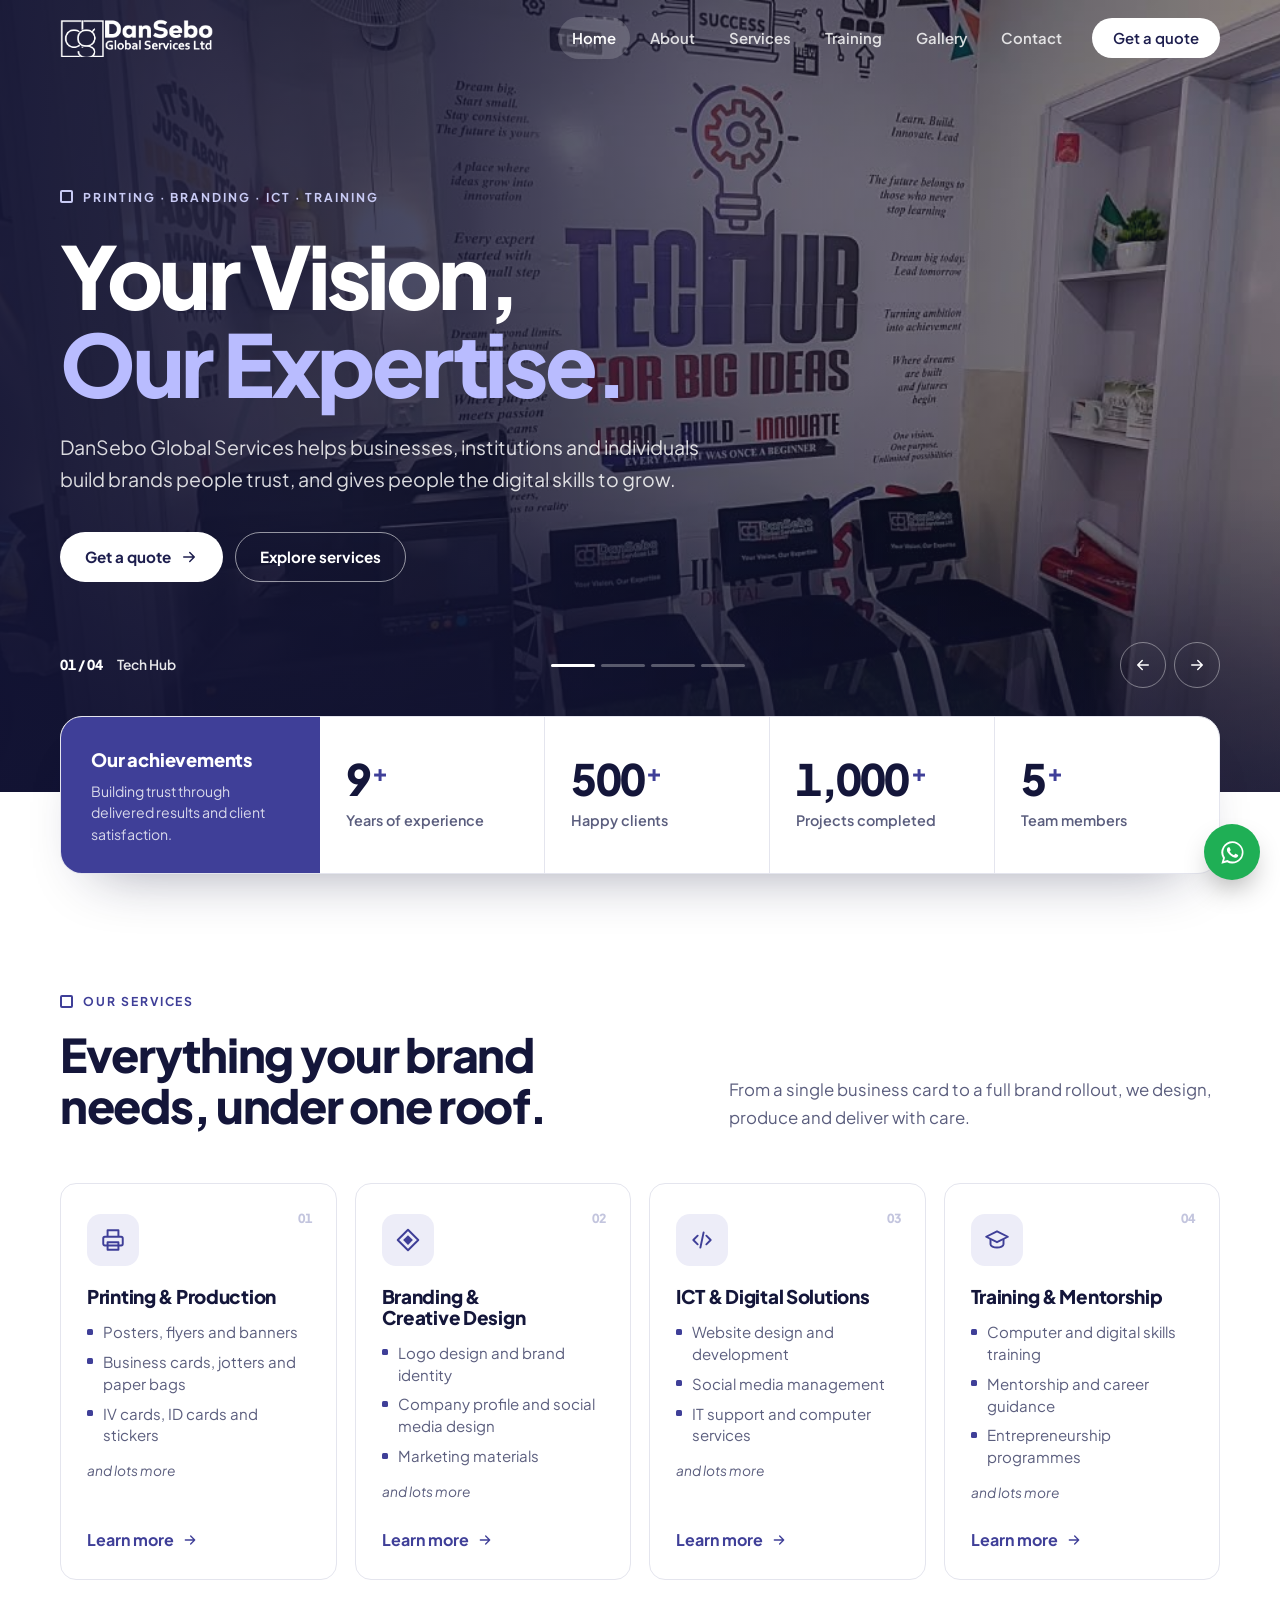
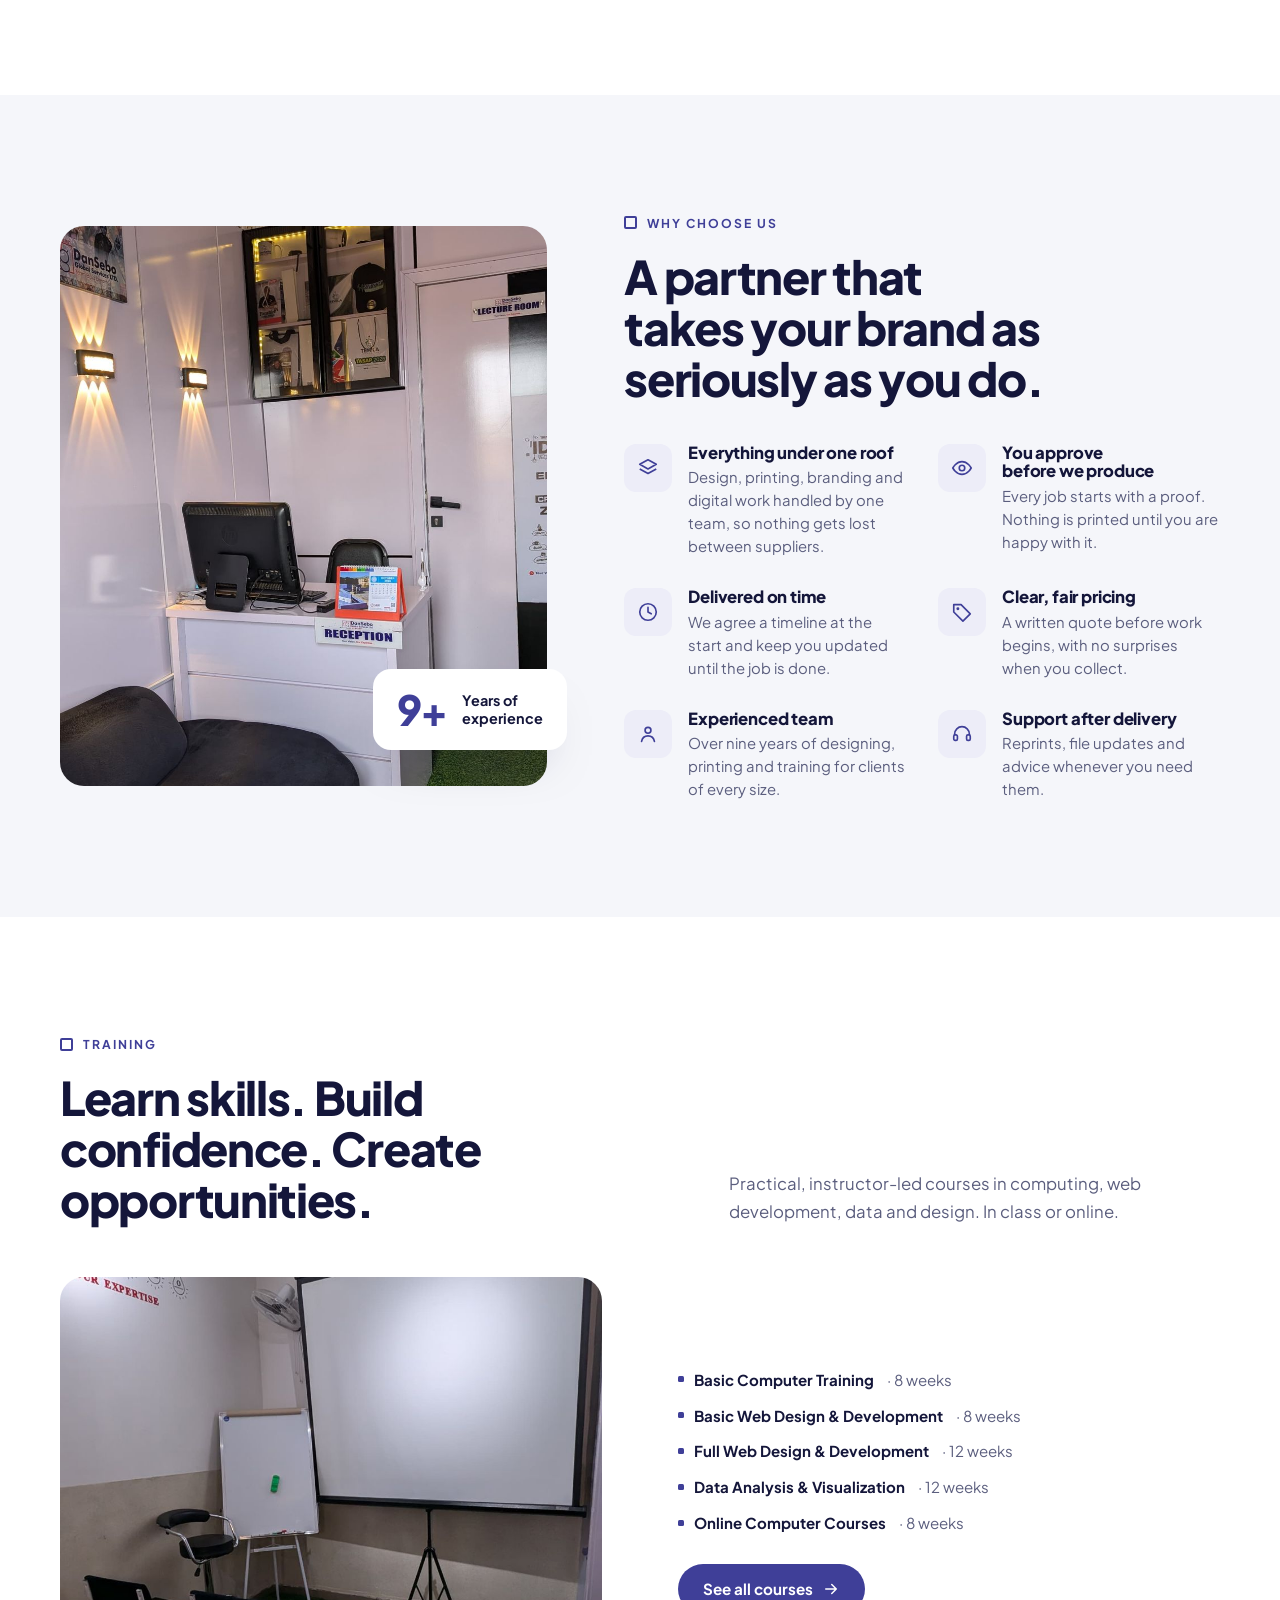
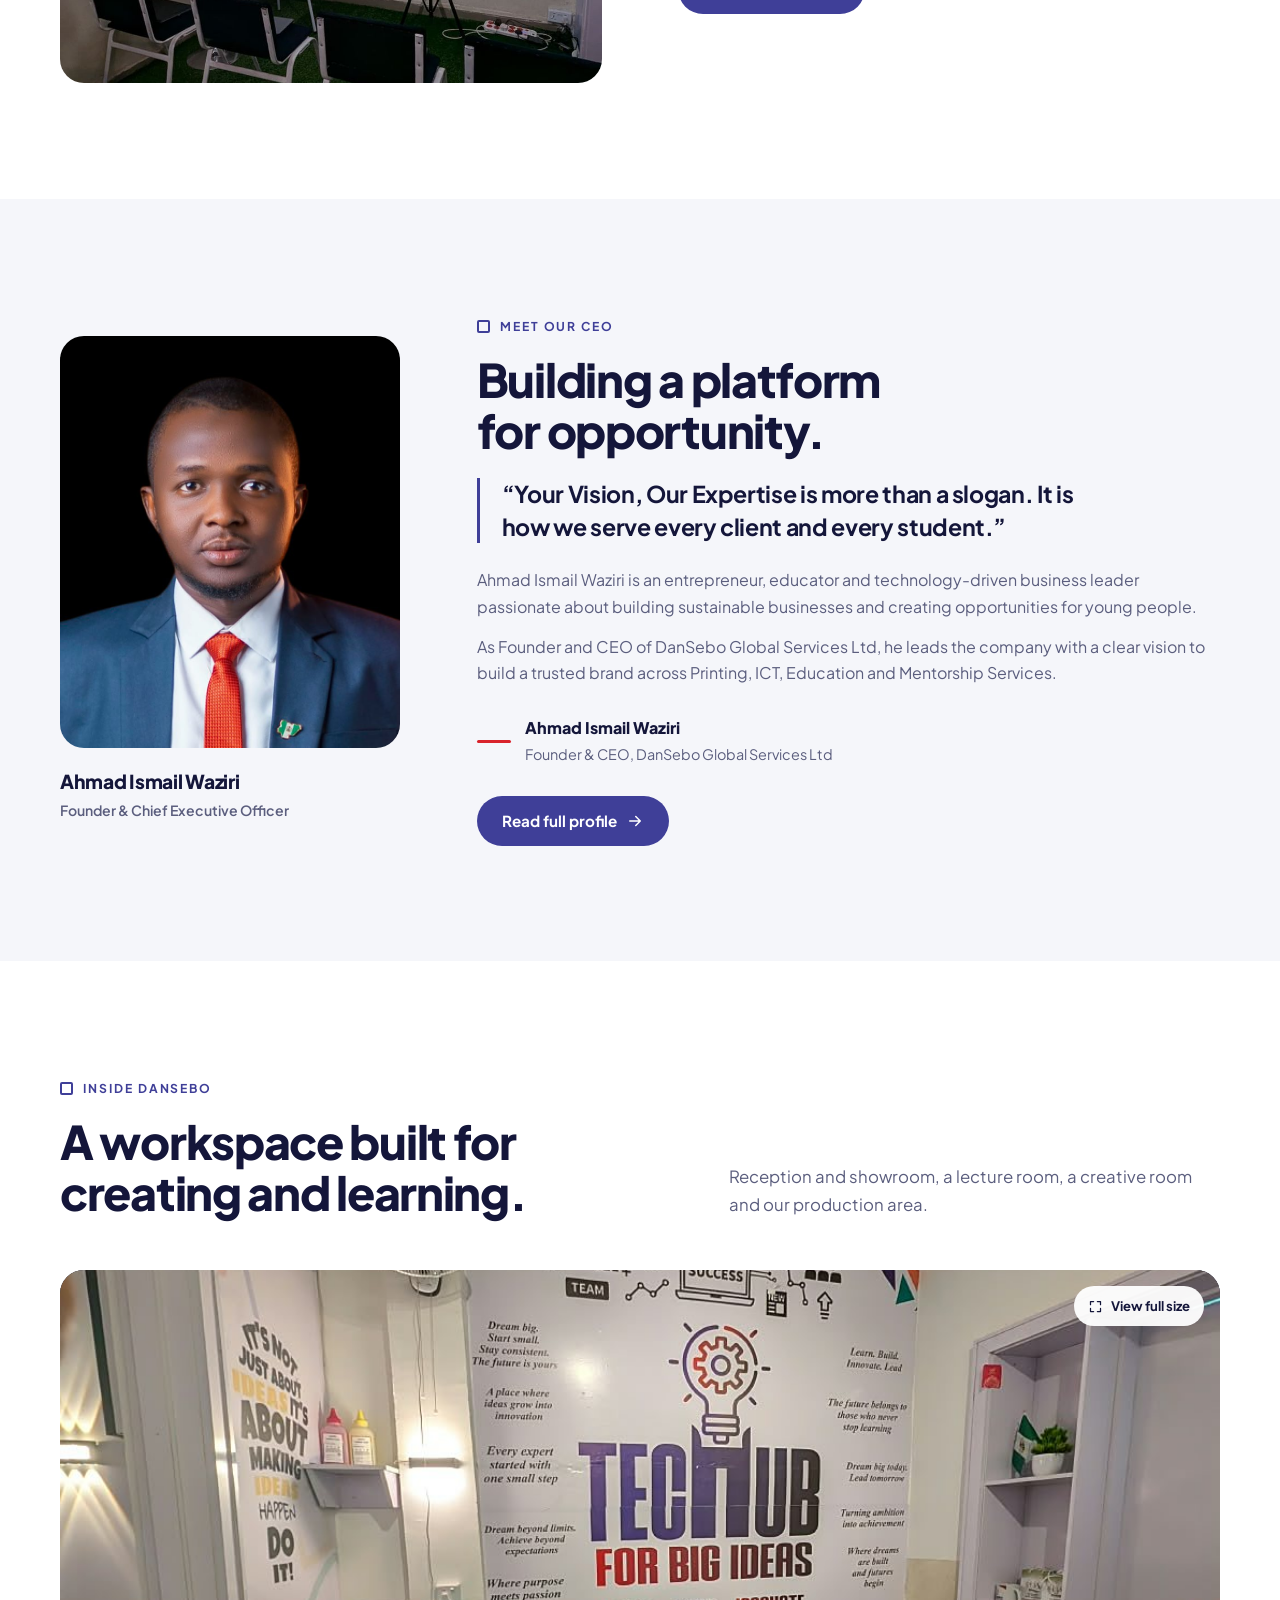
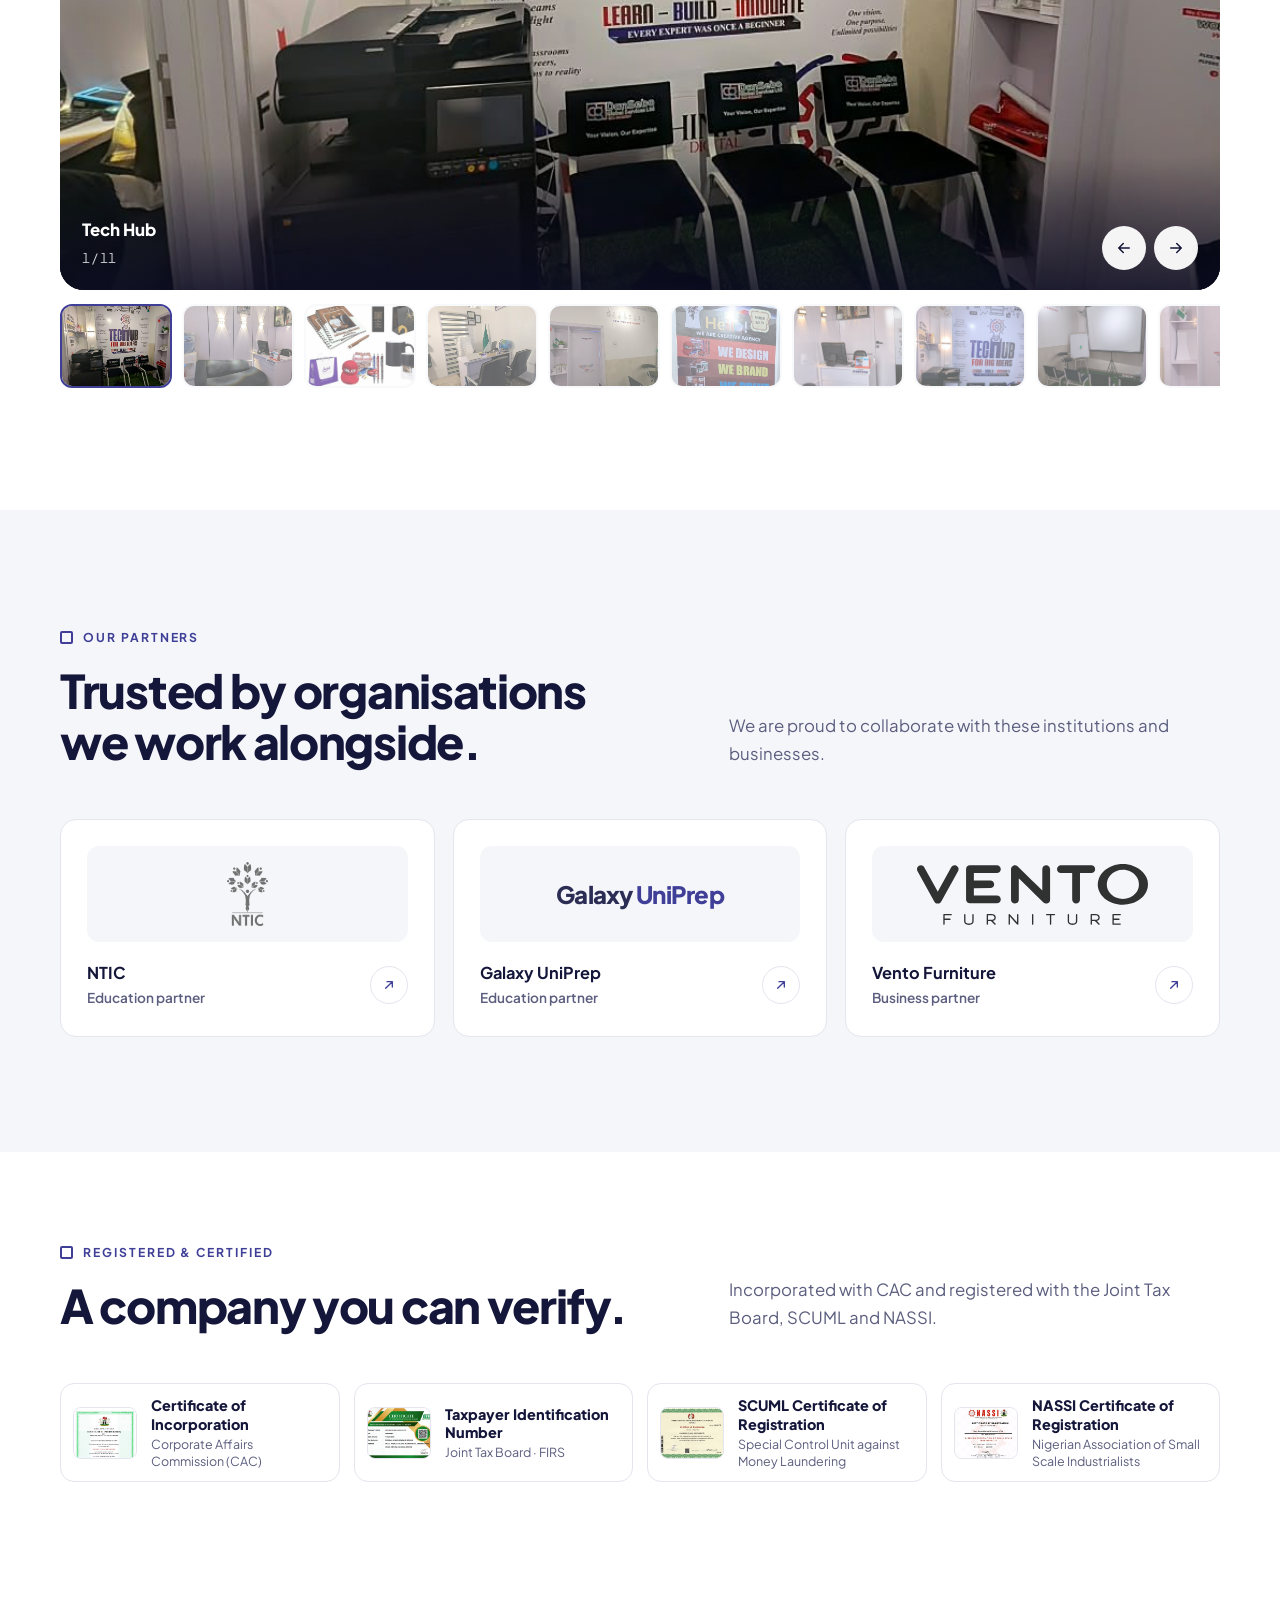
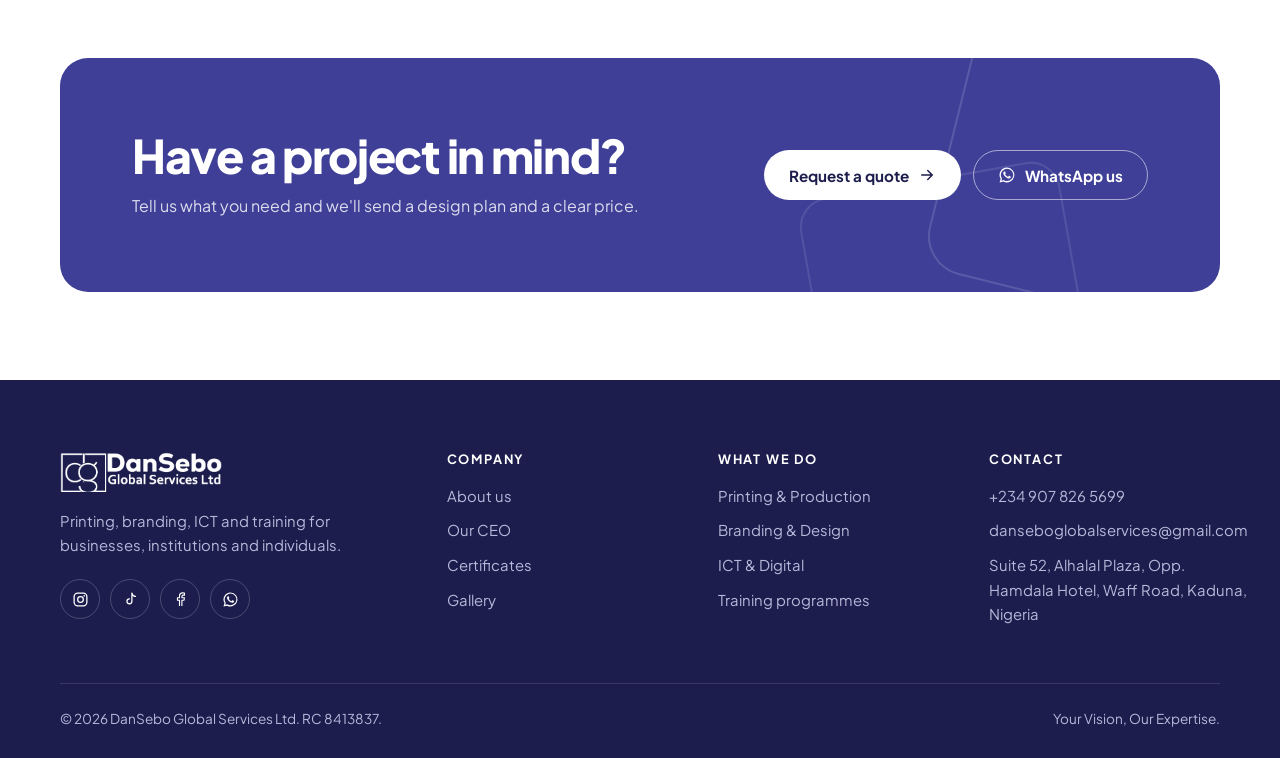
==== commit 7b98b11a: "updated index.html" ====
--- a/index.html
+++ b/index.html
@@ -135,7 +135,7 @@
     <div class="f-grid">
       <div class="f-brand">
         <img src="/assets/logo-white.png" alt="DanSebo Global Services Ltd" width="937" height="232" loading="lazy">
-        <p>Printing, branding, ICT and training for businesses, institutions and individuals. Your Vision, Our Expertise.</p>
+        <p>Printing, branding, ICT and training for businesses, institutions and individuals.</p>
         <div class="socials">
           <a href="https://www.instagram.com/dansebo.ng/" target="_blank" rel="noopener" aria-label="Instagram"><svg aria-hidden="true"><use href="#so-ig"/></svg></a>
           <a href="https://www.tiktok.com/@dansebo.ng" target="_blank" rel="noopener" aria-label="TikTok"><svg aria-hidden="true"><use href="#so-tt"/></svg></a>
@@ -153,4 +153,4 @@
 <a class="float-wa" href="https://wa.me/2349078265699" target="_blank" rel="noopener" aria-label="Chat with DanSebo on WhatsApp"><svg aria-hidden="true"><use href="#i-wa"/></svg></a>
 <script src="/site.js" defer></script>
 </body>
-</html>+</html>
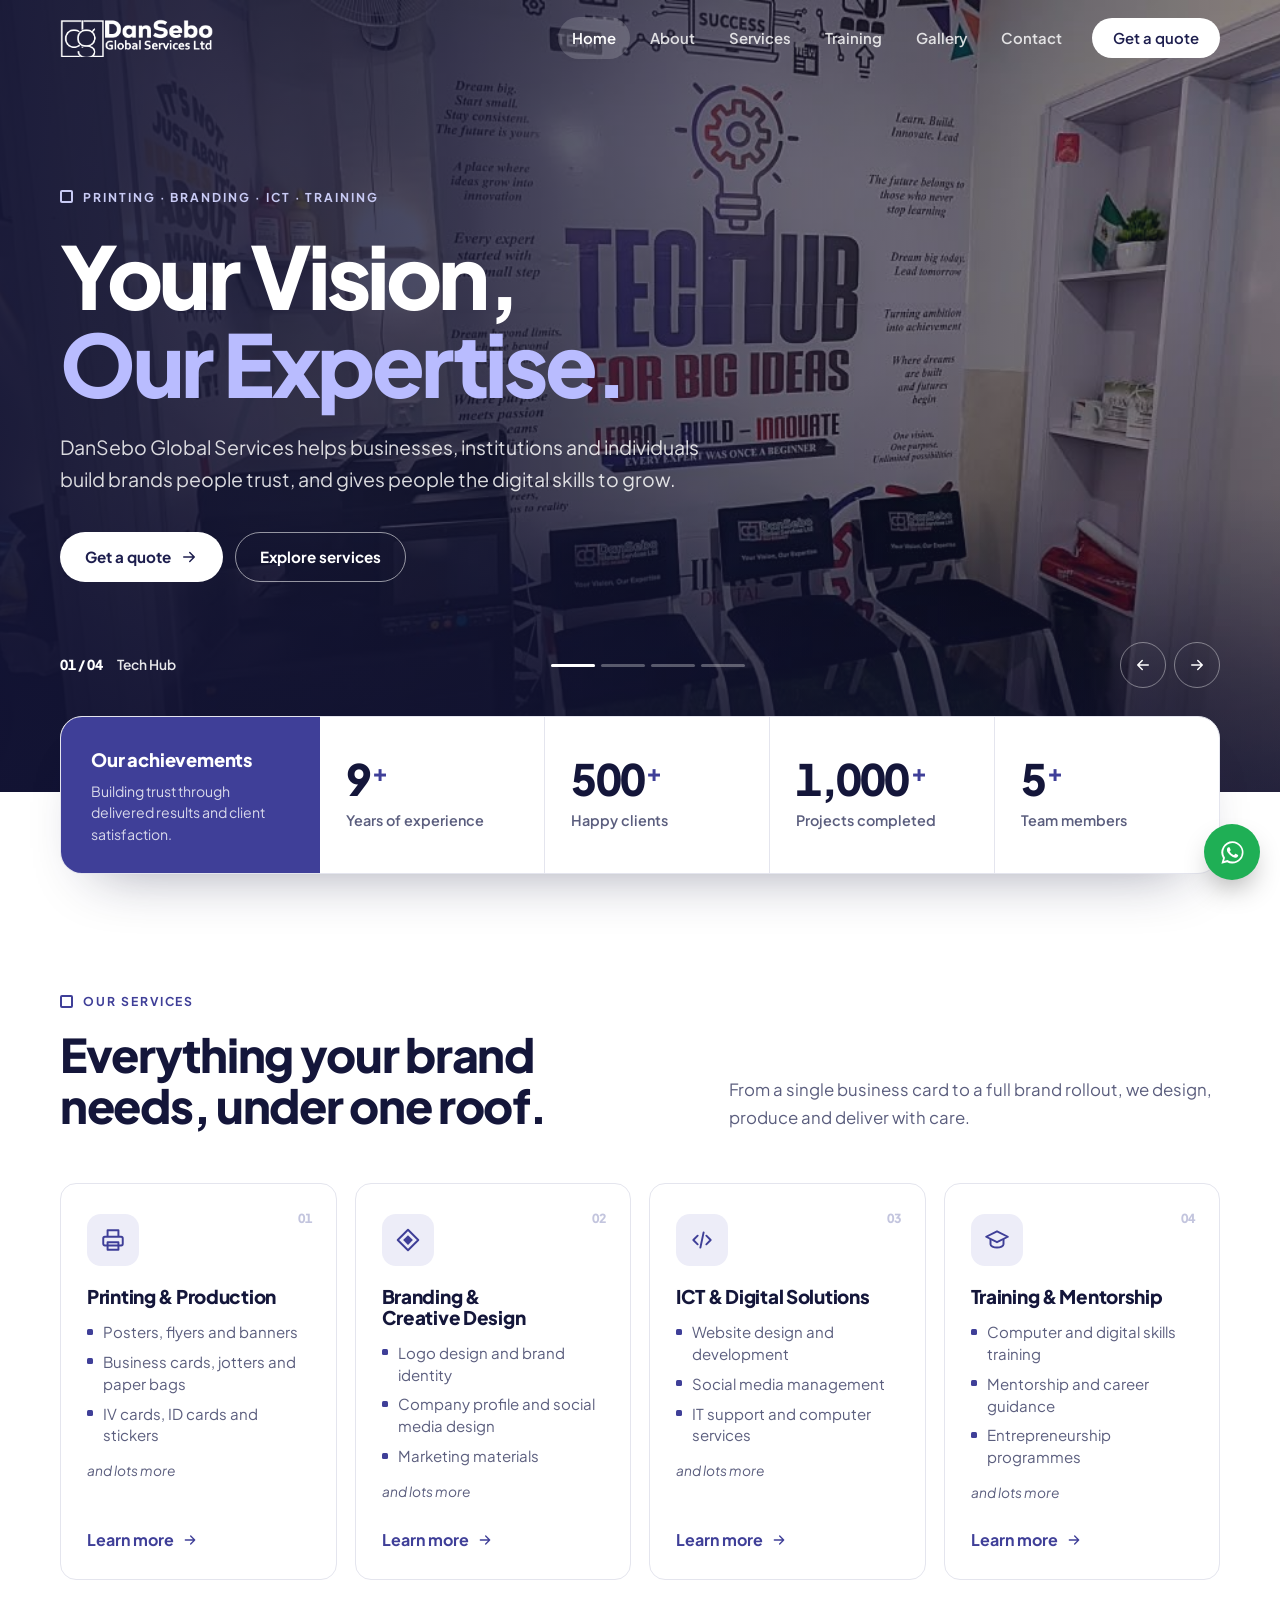
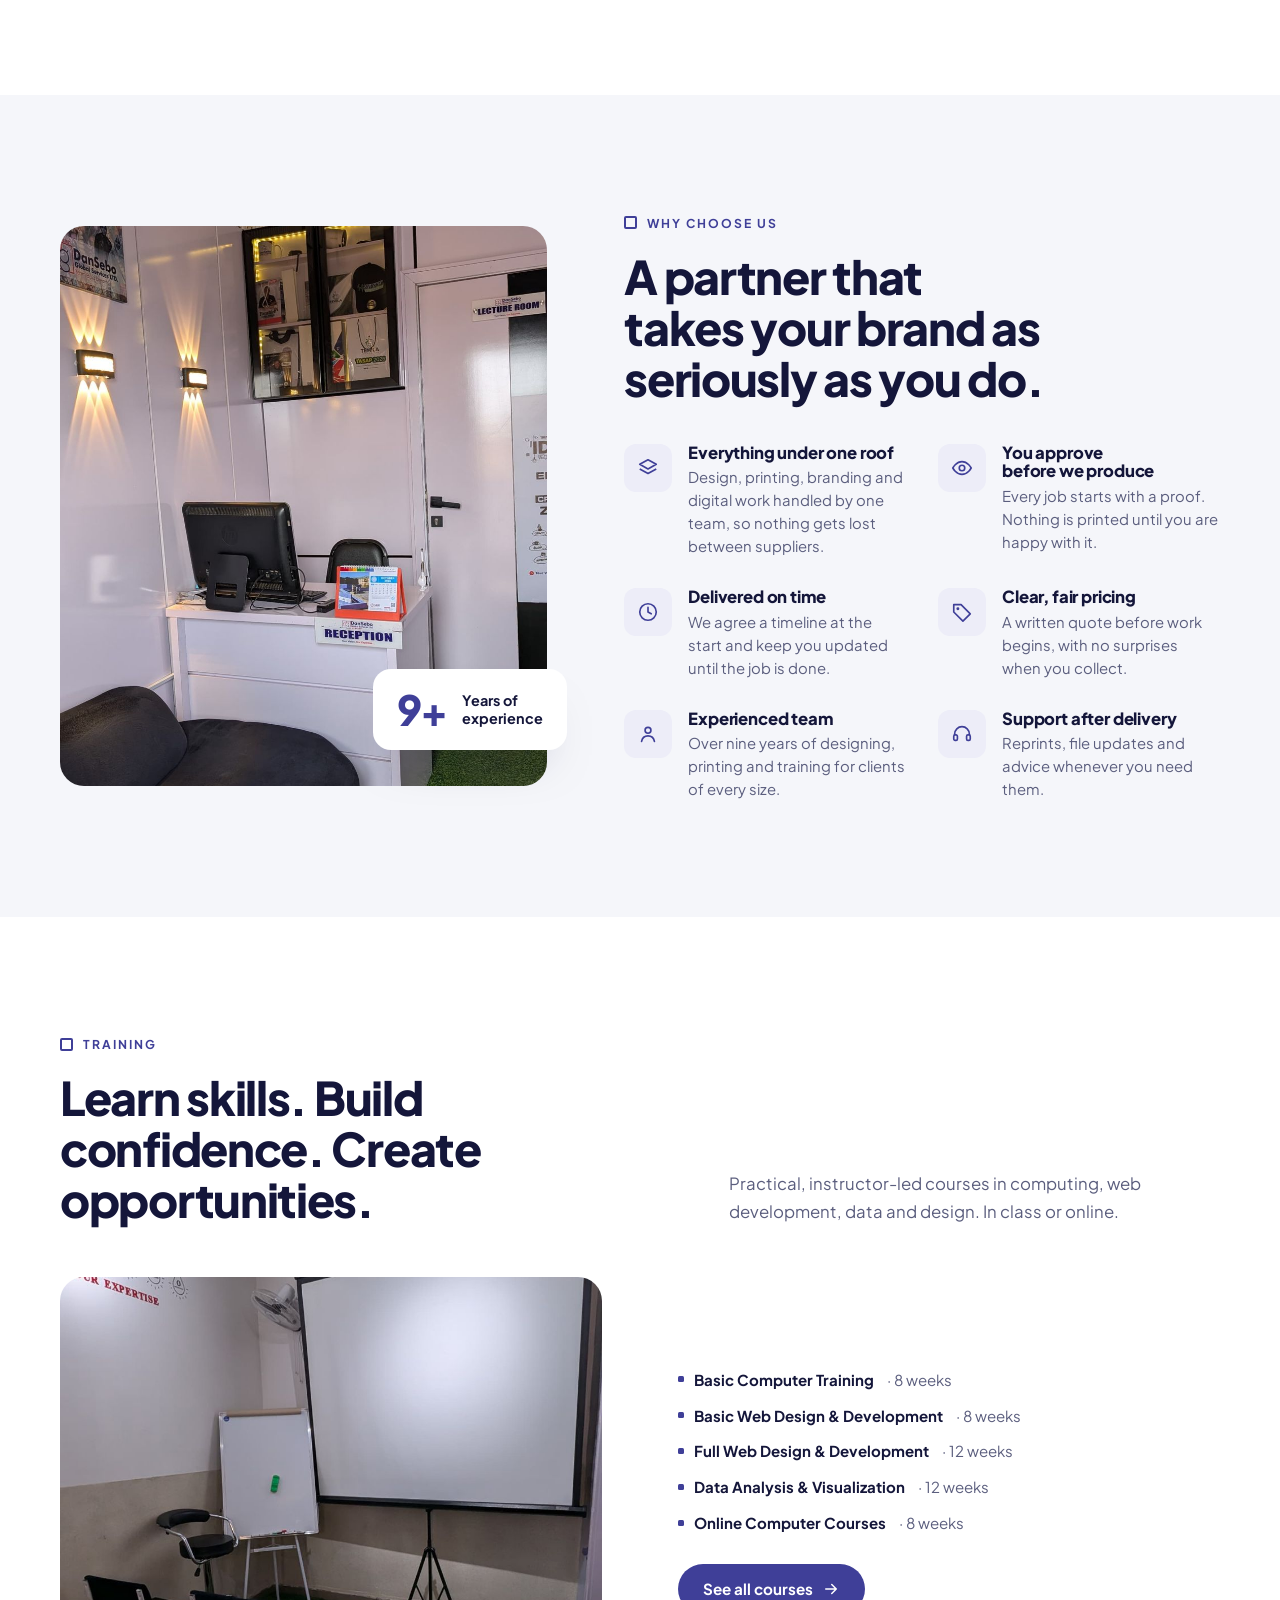
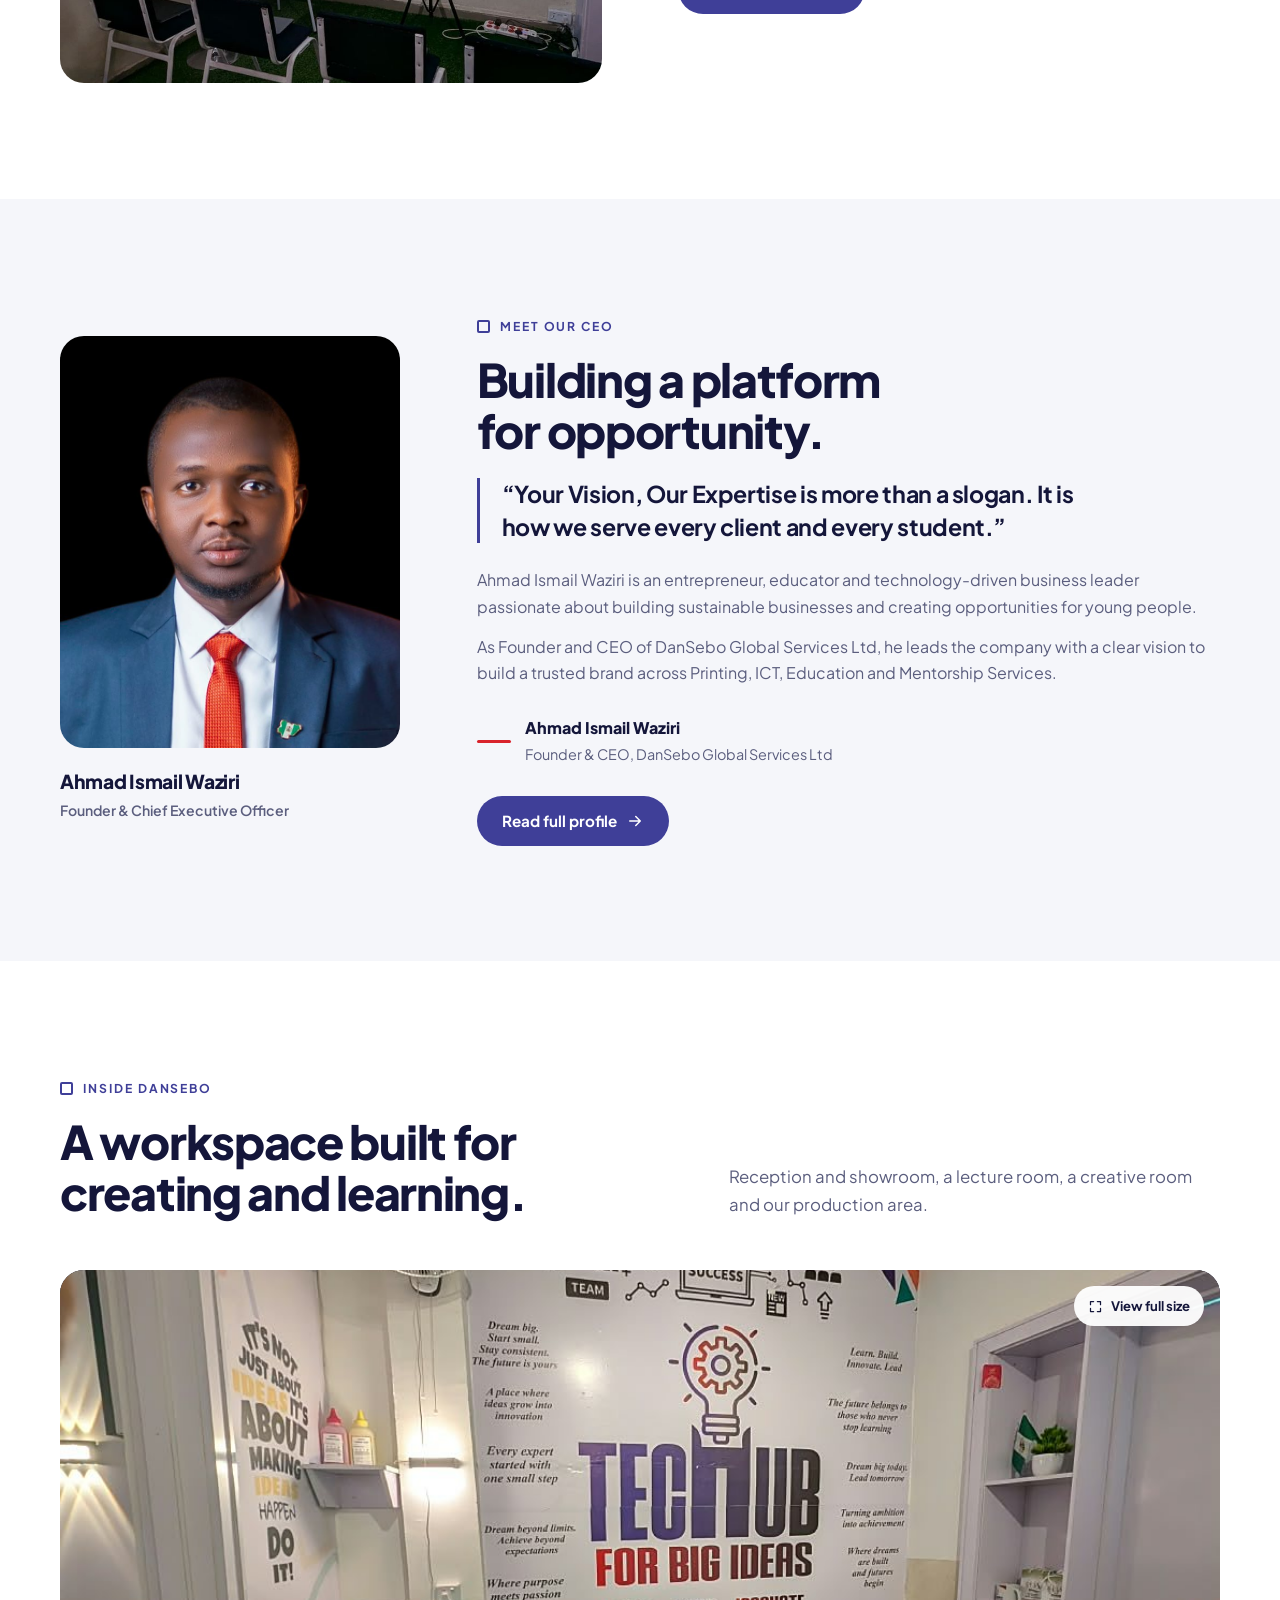
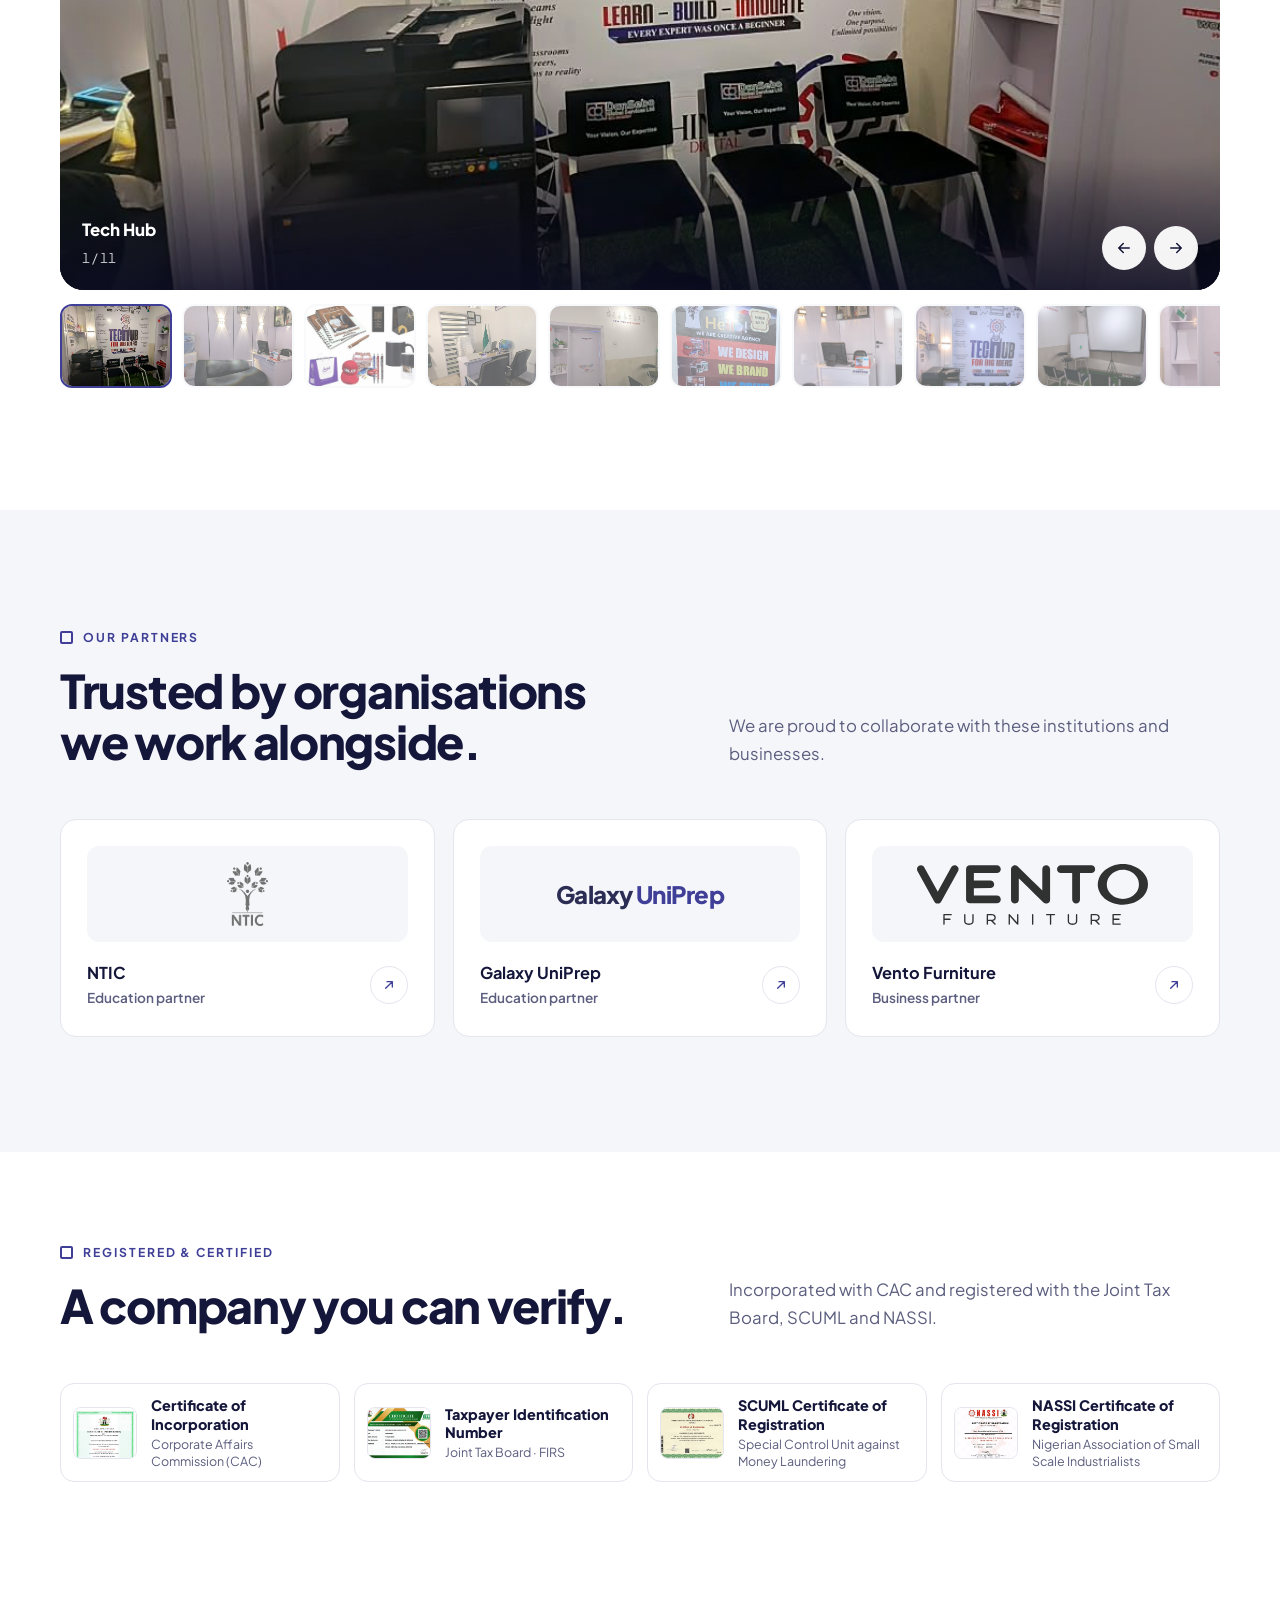
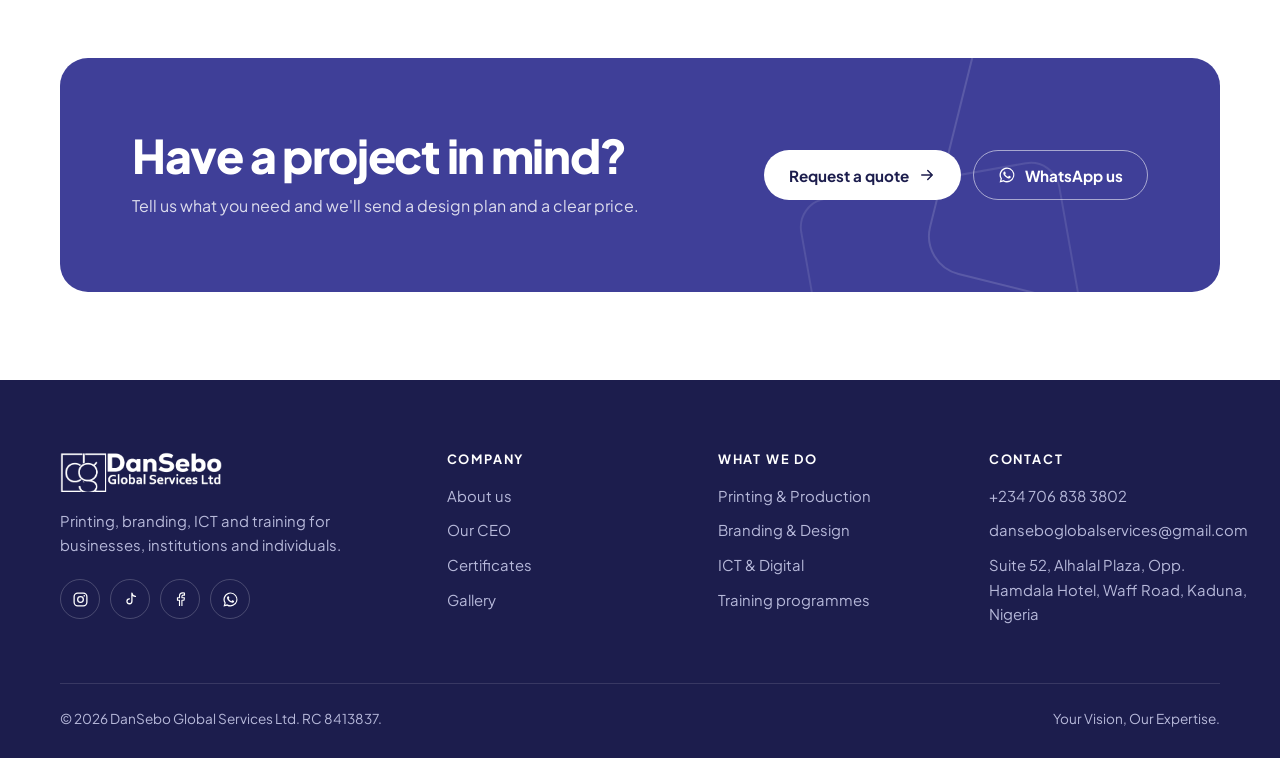
==== commit 446658ec: "Update contact phone number in index.html" ====
--- a/index.html
+++ b/index.html
@@ -145,7 +145,7 @@
       </div>
       <div><h4>Company</h4><ul><li><a href="/about">About us</a></li><li><a href="/about#ceo">Our CEO</a></li><li><a href="/about#certificates">Certificates</a></li><li><a href="/gallery">Gallery</a></li></ul></div>
       <div><h4>What we do</h4><ul><li><a href="/services#printing">Printing &amp; Production</a></li><li><a href="/services#branding">Branding &amp; Design</a></li><li><a href="/services#ict">ICT &amp; Digital</a></li><li><a href="/training">Training programmes</a></li></ul></div>
-      <div><h4>Contact</h4><ul><li>+234 907 826 5699</li><li>danseboglobalservices@gmail.com</li><li>Suite 52, Alhalal Plaza, Opp. Hamdala Hotel, Waff Road, Kaduna, Nigeria</li></ul></div>
+      <div><h4>Contact</h4><ul><li>+234 706 838 3802</li><li>danseboglobalservices@gmail.com</li><li>Suite 52, Alhalal Plaza, Opp. Hamdala Hotel, Waff Road, Kaduna, Nigeria</li></ul></div>
     </div>
     <div class="f-bottom"><span>© <span id="yr">2026</span> DanSebo Global Services Ltd. RC 8413837.</span><span>Your Vision, Our Expertise.</span></div>
   </div>
